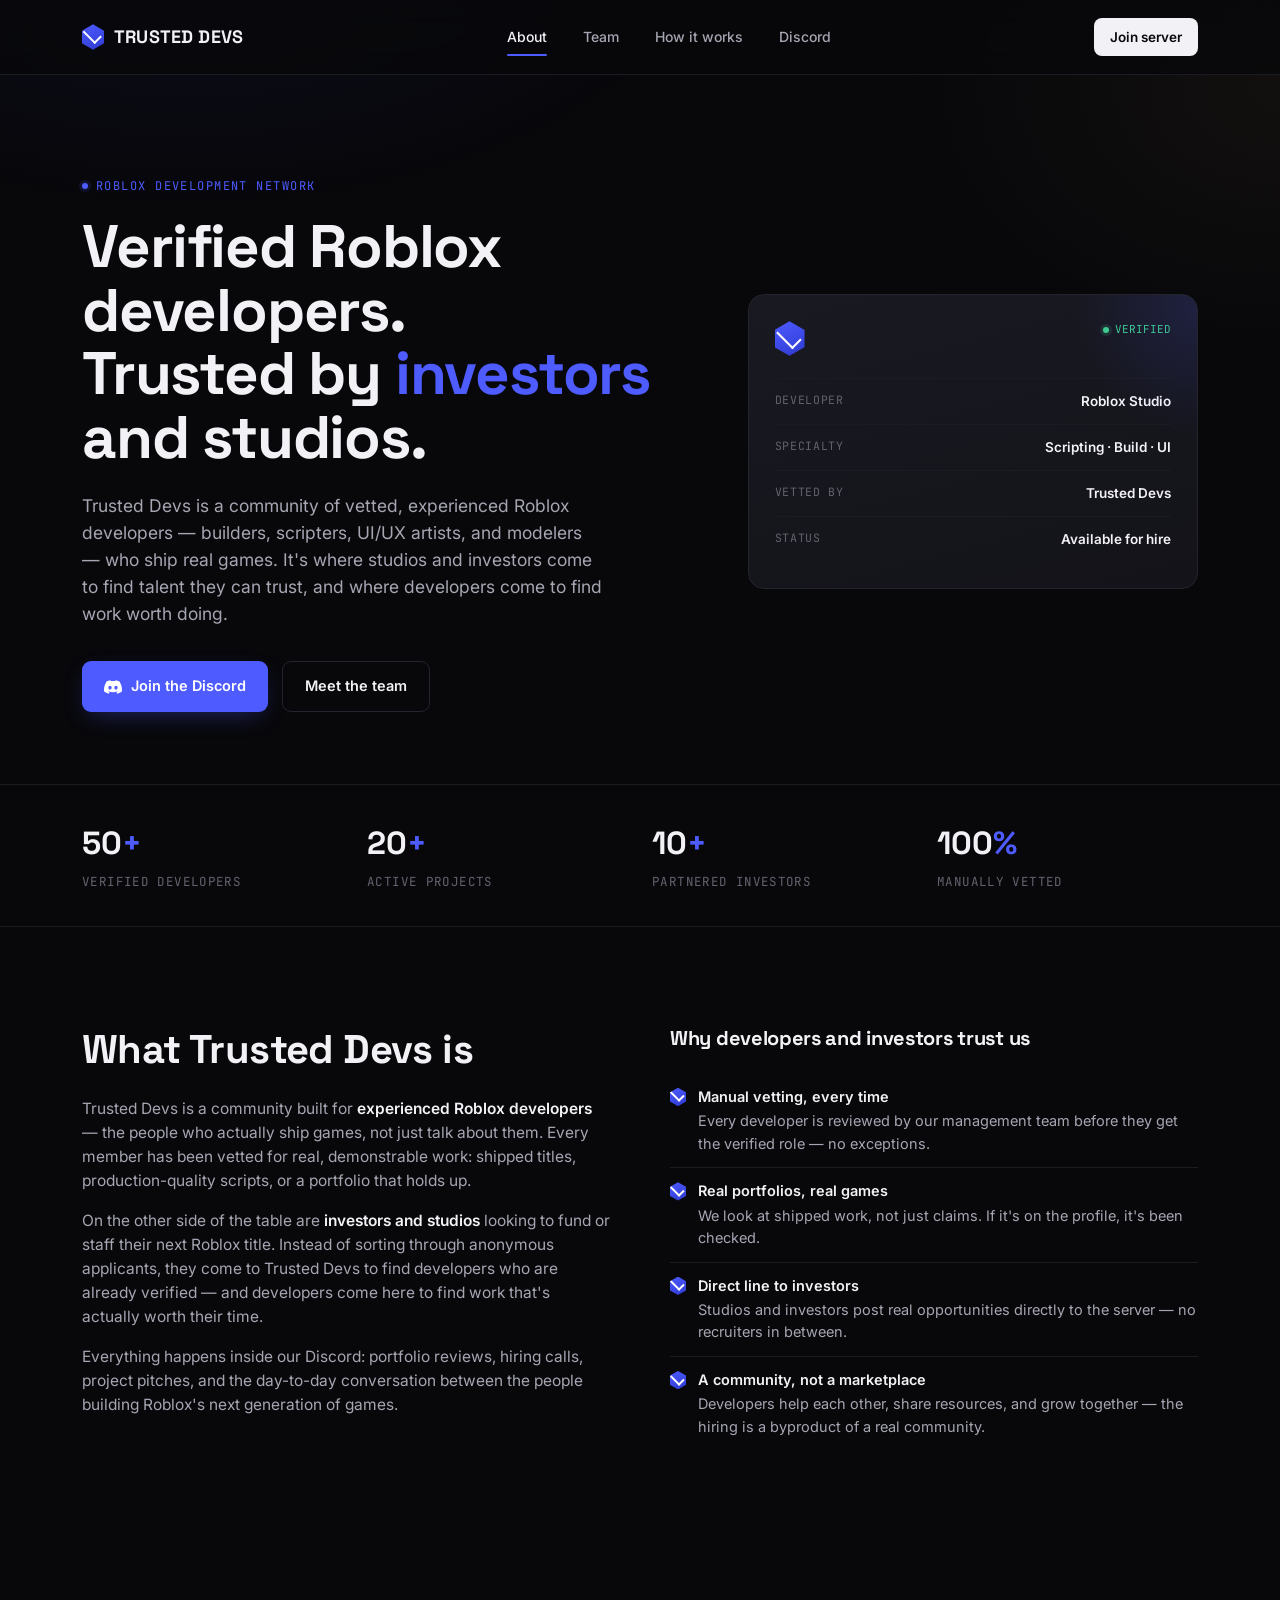
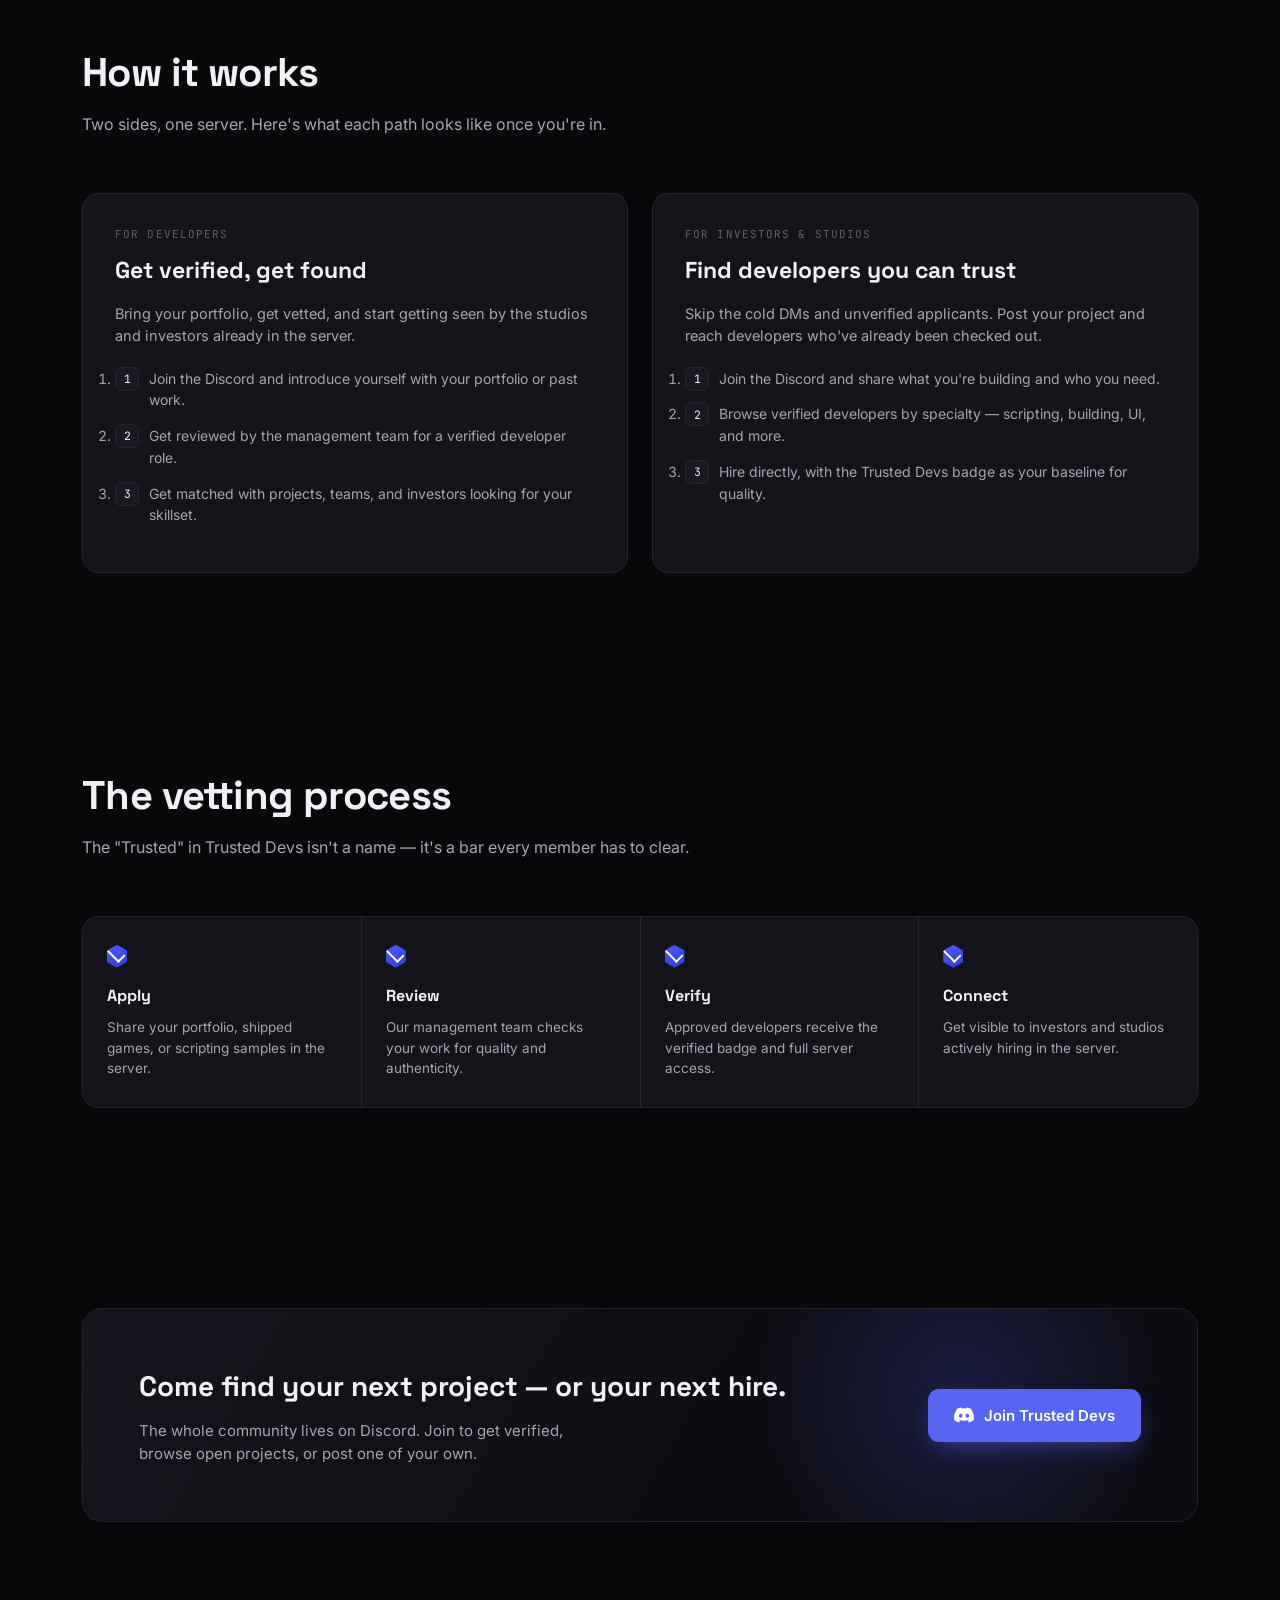
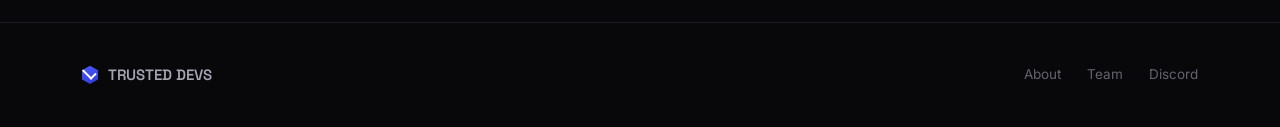
==== index.html @ 29936fa9 "Add files via upload" ====
<!DOCTYPE html>
<html lang="en">
<head>
<meta charset="UTF-8">
<meta name="viewport" content="width=device-width, initial-scale=1.0">
<title>Trusted Devs — Verified Roblox Developers</title>
<link rel="stylesheet" href="style.css">
</head>
<body>

<nav class="nav">
  <div class="wrap">
    <a href="index.html" class="brand">
      <span class="seal"></span>
      TRUSTED DEVS
    </a>
    <div class="nav-links">
      <a href="index.html" class="active">About</a>
      <a href="team.html">Team</a>
      <a href="#how-it-works">How it works</a>
      <a href="#join">Discord</a>
    </div>
    <a href="#join" class="nav-cta">Join server</a>
  </div>
</nav>

<header class="hero">
  <div class="wrap hero-grid">
    <div>
      <div class="eyebrow"><span class="dot"></span> Roblox development network</div>
      <h1>Verified Roblox developers.<br>Trusted by <span class="accent">investors</span> and studios.</h1>
      <p class="lead">Trusted Devs is a community of vetted, experienced Roblox developers — builders, scripters, UI/UX artists, and modelers — who ship real games. It's where studios and investors come to find talent they can trust, and where developers come to find work worth doing.</p>
      <div class="hero-cta">
        <a href="#join" class="btn btn-primary">
          <svg width="18" height="18" viewBox="0 0 24 24" fill="currentColor"><path d="M20.317 4.369a19.79 19.79 0 0 0-4.885-1.515.074.074 0 0 0-.079.037c-.21.375-.444.864-.608 1.25a18.27 18.27 0 0 0-5.487 0 12.64 12.64 0 0 0-.617-1.25.077.077 0 0 0-.079-.037A19.736 19.736 0 0 0 3.677 4.37a.07.07 0 0 0-.032.027C.533 9.046-.32 13.58.099 18.058a.082.082 0 0 0 .031.056 19.9 19.9 0 0 0 5.993 3.03.078.078 0 0 0 .084-.028c.462-.63.874-1.295 1.226-1.994a.076.076 0 0 0-.041-.106 13.1 13.1 0 0 1-1.872-.892.077.077 0 0 1-.008-.128c.126-.094.252-.192.372-.291a.074.074 0 0 1 .077-.01c3.928 1.793 8.18 1.793 12.061 0a.073.073 0 0 1 .078.009c.12.099.246.198.373.292a.077.077 0 0 1-.006.127 12.3 12.3 0 0 1-1.873.892.076.076 0 0 0-.04.107c.36.698.772 1.362 1.225 1.993a.076.076 0 0 0 .084.028 19.84 19.84 0 0 0 6.002-3.03.077.077 0 0 0 .032-.055c.5-5.177-.838-9.674-3.549-13.66a.06.06 0 0 0-.031-.028ZM8.02 15.33c-1.183 0-2.157-1.085-2.157-2.419 0-1.333.955-2.418 2.157-2.418 1.21 0 2.176 1.094 2.157 2.418 0 1.334-.955 2.419-2.157 2.419Zm7.975 0c-1.183 0-2.157-1.085-2.157-2.419 0-1.333.955-2.418 2.157-2.418 1.21 0 2.176 1.094 2.157 2.418 0 1.334-.946 2.419-2.157 2.419Z"/></svg>
          Join the Discord
        </a>
        <a href="team.html" class="btn btn-ghost">Meet the team</a>
      </div>
    </div>

    <div class="id-card">
      <div class="id-top">
        <span class="seal"></span>
        <span class="id-status"><span class="dot"></span> VERIFIED</span>
      </div>
      <div class="id-row"><span>Developer</span><span>Roblox Studio</span></div>
      <div class="id-row"><span>Specialty</span><span>Scripting · Build · UI</span></div>
      <div class="id-row"><span>Vetted by</span><span>Trusted Devs</span></div>
      <div class="id-row"><span>Status</span><span>Available for hire</span></div>
    </div>
  </div>
</header>

<div class="stat-strip">
  <div class="wrap">
    <div class="stat"><div class="num">50<span class="u">+</span></div><div class="lbl">VERIFIED DEVELOPERS</div></div>
    <div class="stat"><div class="num">20<span class="u">+</span></div><div class="lbl">ACTIVE PROJECTS</div></div>
    <div class="stat"><div class="num">10<span class="u">+</span></div><div class="lbl">PARTNERED INVESTORS</div></div>
    <div class="stat"><div class="num">100<span class="u">%</span></div><div class="lbl">MANUALLY VETTED</div></div>
  </div>
</div>

<section id="about">
  <div class="wrap about-grid">
    <div>
      <div class="section-head" style="margin-bottom:24px;">
        <h2>What Trusted Devs is</h2>
      </div>
      <p>Trusted Devs is a community built for <strong>experienced Roblox developers</strong> — the people who actually ship games, not just talk about them. Every member has been vetted for real, demonstrable work: shipped titles, production-quality scripts, or a portfolio that holds up.</p>
      <p>On the other side of the table are <strong>investors and studios</strong> looking to fund or staff their next Roblox title. Instead of sorting through anonymous applicants, they come to Trusted Devs to find developers who are already verified — and developers come here to find work that's actually worth their time.</p>
      <p>Everything happens inside our Discord: portfolio reviews, hiring calls, project pitches, and the day-to-day conversation between the people building Roblox's next generation of games.</p>
    </div>
    <div>
      <div class="section-head" style="margin-bottom:24px;">
        <h2 style="font-size:20px;">Why developers and investors trust us</h2>
      </div>
      <ul class="check-list">
        <li>
          <span class="seal"></span>
          <div><b>Manual vetting, every time</b>Every developer is reviewed by our management team before they get the verified role — no exceptions.</div>
        </li>
        <li>
          <span class="seal"></span>
          <div><b>Real portfolios, real games</b>We look at shipped work, not just claims. If it's on the profile, it's been checked.</div>
        </li>
        <li>
          <span class="seal"></span>
          <div><b>Direct line to investors</b>Studios and investors post real opportunities directly to the server — no recruiters in between.</div>
        </li>
        <li>
          <span class="seal"></span>
          <div><b>A community, not a marketplace</b>Developers help each other, share resources, and grow together — the hiring is a byproduct of a real community.</div>
        </li>
      </ul>
    </div>
  </div>
</section>

<section id="how-it-works">
  <div class="wrap">
    <div class="section-head">
      <h2>How it works</h2>
      <p>Two sides, one server. Here's what each path looks like once you're in.</p>
    </div>
    <div class="paths">
      <div class="path-card dev">
        <div class="tag">For developers</div>
        <h3>Get verified, get found</h3>
        <p>Bring your portfolio, get vetted, and start getting seen by the studios and investors already in the server.</p>
        <ol>
          <li>Join the Discord and introduce yourself with your portfolio or past work.</li>
          <li>Get reviewed by the management team for a verified developer role.</li>
          <li>Get matched with projects, teams, and investors looking for your skillset.</li>
        </ol>
      </div>
      <div class="path-card investor">
        <div class="tag">For investors &amp; studios</div>
        <h3>Find developers you can trust</h3>
        <p>Skip the cold DMs and unverified applicants. Post your project and reach developers who've already been checked out.</p>
        <ol>
          <li>Join the Discord and share what you're building and who you need.</li>
          <li>Browse verified developers by specialty — scripting, building, UI, and more.</li>
          <li>Hire directly, with the Trusted Devs badge as your baseline for quality.</li>
        </ol>
      </div>
    </div>
  </div>
</section>

<section id="vetting">
  <div class="wrap">
    <div class="section-head">
      <h2>The vetting process</h2>
      <p>The "Trusted" in Trusted Devs isn't a name — it's a bar every member has to clear.</p>
    </div>
    <div class="vet-steps">
      <div class="vet-step">
        <span class="seal"></span>
        <h4>Apply</h4>
        <p>Share your portfolio, shipped games, or scripting samples in the server.</p>
      </div>
      <div class="vet-step">
        <span class="seal"></span>
        <h4>Review</h4>
        <p>Our management team checks your work for quality and authenticity.</p>
      </div>
      <div class="vet-step">
        <span class="seal"></span>
        <h4>Verify</h4>
        <p>Approved developers receive the verified badge and full server access.</p>
      </div>
      <div class="vet-step">
        <span class="seal"></span>
        <h4>Connect</h4>
        <p>Get visible to investors and studios actively hiring in the server.</p>
      </div>
    </div>
  </div>
</section>

<section id="join">
  <div class="wrap">
    <div class="cta-band">
      <div class="cta-text">
        <h3>Come find your next project — or your next hire.</h3>
        <p>The whole community lives on Discord. Join to get verified, browse open projects, or post one of your own.</p>
      </div>
      <a href="https://discord.gg/trusteddevs" target="_blank" rel="noopener" class="discord-btn">
        <svg width="20" height="20" viewBox="0 0 24 24" fill="currentColor"><path d="M20.317 4.369a19.79 19.79 0 0 0-4.885-1.515.074.074 0 0 0-.079.037c-.21.375-.444.864-.608 1.25a18.27 18.27 0 0 0-5.487 0 12.64 12.64 0 0 0-.617-1.25.077.077 0 0 0-.079-.037A19.736 19.736 0 0 0 3.677 4.37a.07.07 0 0 0-.032.027C.533 9.046-.32 13.58.099 18.058a.082.082 0 0 0 .031.056 19.9 19.9 0 0 0 5.993 3.03.078.078 0 0 0 .084-.028c.462-.63.874-1.295 1.226-1.994a.076.076 0 0 0-.041-.106 13.1 13.1 0 0 1-1.872-.892.077.077 0 0 1-.008-.128c.126-.094.252-.192.372-.291a.074.074 0 0 1 .077-.01c3.928 1.793 8.18 1.793 12.061 0a.073.073 0 0 1 .078.009c.12.099.246.198.373.292a.077.077 0 0 1-.006.127 12.3 12.3 0 0 1-1.873.892.076.076 0 0 0-.04.107c.36.698.772 1.362 1.225 1.993a.076.076 0 0 0 .084.028 19.84 19.84 0 0 0 6.002-3.03.077.077 0 0 0 .032-.055c.5-5.177-.838-9.674-3.549-13.66a.06.06 0 0 0-.031-.028ZM8.02 15.33c-1.183 0-2.157-1.085-2.157-2.419 0-1.333.955-2.418 2.157-2.418 1.21 0 2.176 1.094 2.157 2.418 0 1.334-.955 2.419-2.157 2.419Zm7.975 0c-1.183 0-2.157-1.085-2.157-2.419 0-1.333.955-2.418 2.157-2.418 1.21 0 2.176 1.094 2.157 2.418 0 1.334-.946 2.419-2.157 2.419Z"/></svg>
        Join Trusted Devs
      </a>
    </div>
  </div>
</section>

<footer>
  <div class="wrap">
    <div class="f-brand"><span class="seal" style="--s:16px;"></span> TRUSTED DEVS</div>
    <div class="f-links">
      <a href="index.html">About</a>
      <a href="team.html">Team</a>
      <a href="https://discord.gg/trusteddevs" target="_blank" rel="noopener">Discord</a>
    </div>
  </div>
</footer>

</body>
</html>
---- style.css ----
/* ============================================================
   TRUSTED DEVS — design tokens
   ============================================================ */
@import url('https://fonts.googleapis.com/css2?family=Space+Grotesk:wght@400;500;600;700&family=Inter:wght@400;500;600;700&family=JetBrains+Mono:wght@400;500;600&display=swap');

:root{
  /* color */
  --bg:        #08080b;
  --bg-soft:   #0e0e13;
  --panel:     #131319;
  --panel-2:   #191922;
  --border:    #24242e;
  --border-soft: #1b1b23;
  --text:      #f2f2f6;
  --text-dim:  #a6a6b3;
  --text-faint:#63636f;
  --accent:    #4d5bff;      /* verification blue */
  --accent-soft: #4d5bff22;
  --accent-2:  #e0b15c;      /* seal gold */
  --online:    #3ecf8e;

  /* type */
  --f-display: 'Space Grotesk', sans-serif;
  --f-body:    'Inter', sans-serif;
  --f-mono:    'JetBrains Mono', monospace;
}

*{ box-sizing:border-box; margin:0; padding:0; }

html{ scroll-behavior:smooth; }

body{
  background:var(--bg);
  color:var(--text);
  font-family:var(--f-body);
  line-height:1.55;
  -webkit-font-smoothing:antialiased;
  overflow-x:hidden;
}

body::before{
  content:"";
  position:fixed; inset:0;
  background:
    radial-gradient(ellipse 900px 500px at 15% -10%, #4d5bff14, transparent 60%),
    radial-gradient(ellipse 700px 500px at 100% 10%, #e0b15c0d, transparent 55%);
  pointer-events:none;
  z-index:0;
}

a{ color:inherit; text-decoration:none; }
ul{ list-style:none; }
img{ max-width:100%; display:block; }

.wrap{ max-width:1180px; margin:0 auto; padding:0 32px; position:relative; z-index:1; }

/* ---------- hex seal, the signature mark ---------- */
.seal{
  --s: 22px;
  width:var(--s); height:calc(var(--s) * 1.1547);
  position:relative;
  display:inline-flex; align-items:center; justify-content:center;
  flex-shrink:0;
  clip-path: polygon(50% 0%, 100% 25%, 100% 75%, 50% 100%, 0% 75%, 0% 25%);
  background:linear-gradient(155deg, var(--accent), #2f3ad1);
}
.seal::after{
  content:"";
  width:38%; height:60%;
  border-left:2.5px solid #fff;
  border-bottom:2.5px solid #fff;
  transform:rotate(-45deg) translate(1px,-2px);
}
.seal.gold{ background:linear-gradient(155deg, var(--accent-2), #b6863a); }

/* ---------- nav ---------- */
.nav{
  position:sticky; top:0; z-index:50;
  background:#08080bcc;
  backdrop-filter:blur(14px);
  border-bottom:1px solid var(--border-soft);
}
.nav .wrap{
  display:flex; align-items:center; justify-content:space-between;
  height:74px;
}
.brand{ display:flex; align-items:center; gap:10px; font-family:var(--f-display); font-weight:700; font-size:18px; letter-spacing:.01em; }
.brand small{ display:block; font-family:var(--f-mono); font-weight:400; font-size:10px; color:var(--text-faint); letter-spacing:.14em; margin-top:1px; }

.nav-links{ display:flex; align-items:center; gap:36px; }
.nav-links a{
  font-size:14px; color:var(--text-dim); font-weight:500;
  position:relative; padding:4px 0;
  transition:color .2s ease;
}
.nav-links a:hover{ color:var(--text); }
.nav-links a.active{ color:var(--text); }
.nav-links a.active::after{
  content:""; position:absolute; left:0; right:0; bottom:-4px; height:2px;
  background:var(--accent); border-radius:2px;
}
.nav-cta{
  display:flex; align-items:center; gap:8px;
  background:var(--text); color:#08080b;
  font-size:13.5px; font-weight:600;
  padding:9px 16px; border-radius:8px;
  transition:transform .18s ease, background .18s ease;
}
.nav-cta:hover{ transform:translateY(-1px); background:#e4e4ea; }

/* ---------- eyebrow ---------- */
.eyebrow{
  display:inline-flex; align-items:center; gap:8px;
  font-family:var(--f-mono); font-size:12px; letter-spacing:.12em;
  color:var(--accent); text-transform:uppercase;
  margin-bottom:20px;
}
.eyebrow .dot{ width:6px; height:6px; border-radius:50%; background:var(--accent); box-shadow:0 0 0 3px var(--accent-soft); }

/* ---------- hero ---------- */
.hero{ padding:96px 0 72px; position:relative; }
.hero-grid{ display:grid; grid-template-columns:1.15fr .85fr; gap:56px; align-items:center; }
.hero h1{
  font-family:var(--f-display); font-weight:700;
  font-size:clamp(38px, 5vw, 60px); line-height:1.06; letter-spacing:-.02em;
}
.hero h1 .accent{ color:var(--accent); }
.hero p.lead{
  margin-top:22px; font-size:17.5px; color:var(--text-dim); max-width:520px;
}
.hero-cta{ display:flex; gap:14px; margin-top:34px; flex-wrap:wrap; }

.btn{
  display:inline-flex; align-items:center; gap:9px;
  font-size:14.5px; font-weight:600; padding:13px 22px; border-radius:9px;
  transition:transform .18s ease, box-shadow .18s ease, background .18s ease, border-color .18s ease;
}
.btn-primary{ background:var(--accent); color:#fff; box-shadow:0 8px 24px -8px #4d5bff66; }
.btn-primary:hover{ transform:translateY(-2px); box-shadow:0 12px 28px -8px #4d5bff88; }
.btn-ghost{ background:transparent; color:var(--text); border:1px solid var(--border); }
.btn-ghost:hover{ border-color:#3a3a46; background:var(--panel); }

/* hero side panel: mock "verification card" */
.id-card{
  background:linear-gradient(165deg, var(--panel-2), var(--panel));
  border:1px solid var(--border);
  border-radius:16px; padding:26px;
  position:relative; overflow:hidden;
}
.id-card::before{
  content:""; position:absolute; top:-40%; right:-30%; width:260px; height:260px;
  background:radial-gradient(circle, #4d5bff26, transparent 70%);
}
.id-top{ display:flex; justify-content:space-between; align-items:flex-start; margin-bottom:22px; }
.id-top .seal{ --s:30px; }
.id-status{ font-family:var(--f-mono); font-size:11px; color:var(--online); display:flex; align-items:center; gap:6px; }
.id-status .dot{ width:6px; height:6px; border-radius:50%; background:var(--online); box-shadow:0 0 0 3px #3ecf8e22; }
.id-row{ display:flex; justify-content:space-between; padding:12px 0; border-top:1px solid var(--border-soft); font-size:13.5px; }
.id-row:first-of-type{ border-top:none; }
.id-row span:first-child{ color:var(--text-faint); font-family:var(--f-mono); font-size:11.5px; text-transform:uppercase; letter-spacing:.06em; }
.id-row span:last-child{ font-weight:600; }

/* ---------- stat strip ---------- */
.stat-strip{
  border-top:1px solid var(--border-soft); border-bottom:1px solid var(--border-soft);
  padding:34px 0;
}
.stat-strip .wrap{ display:grid; grid-template-columns:repeat(4,1fr); gap:24px; }
.stat{ text-align:left; }
.stat .num{ font-family:var(--f-display); font-size:32px; font-weight:700; color:var(--text); }
.stat .num .u{ color:var(--accent); }
.stat .lbl{ font-size:12.5px; color:var(--text-faint); margin-top:4px; font-family:var(--f-mono); letter-spacing:.03em;}

/* ---------- sections ---------- */
section{ padding:100px 0; position:relative; }
.section-head{ max-width:640px; margin-bottom:56px; }
.section-head h2{ font-family:var(--f-display); font-size:clamp(28px,3.4vw,40px); font-weight:700; letter-spacing:-.015em; line-height:1.15;}
.section-head p{ margin-top:16px; color:var(--text-dim); font-size:16px; }

/* about grid */
.about-grid{ display:grid; grid-template-columns:1fr 1fr; gap:60px; align-items:start; }
.about-grid p{ color:var(--text-dim); font-size:15.5px; margin-bottom:16px; }
.about-grid p strong{ color:var(--text); font-weight:600; }

.check-list{ margin-top:8px; }
.check-list li{ display:flex; gap:12px; padding:12px 0; border-top:1px solid var(--border-soft); font-size:14.5px; color:var(--text-dim); }
.check-list li:first-child{ border-top:none; }
.check-list li .seal{ --s:16px; margin-top:2px; }
.check-list li b{ color:var(--text); font-weight:600; display:block; margin-bottom:2px; font-size:14.5px;}

/* two-path (devs / investors) */
.paths{ display:grid; grid-template-columns:1fr 1fr; gap:24px; }
.path-card{
  background:var(--panel); border:1px solid var(--border); border-radius:16px; padding:32px;
  position:relative; overflow:hidden;
}
.path-card .tag{ font-family:var(--f-mono); font-size:11px; letter-spacing:.1em; color:var(--text-faint); text-transform:uppercase; }
.path-card h3{ font-family:var(--f-display); font-size:23px; margin:10px 0 14px; }
.path-card p{ color:var(--text-dim); font-size:14.5px; margin-bottom:20px; }
.path-card ol{ counter-reset:step; }
.path-card ol li{
  counter-increment:step; position:relative; padding-left:34px; margin-bottom:14px;
  font-size:14px; color:var(--text-dim);
}
.path-card ol li::before{
  content:counter(step); position:absolute; left:0; top:-1px;
  width:22px; height:22px; border-radius:6px;
  background:var(--panel-2); border:1px solid var(--border);
  color:var(--text); font-family:var(--f-mono); font-size:11.5px;
  display:flex; align-items:center; justify-content:center;
}
.path-card.investor::before{ background:var(--accent-2); }

/* vetting process strip */
.vet-steps{ display:grid; grid-template-columns:repeat(4,1fr); gap:1px; background:var(--border); border:1px solid var(--border); border-radius:16px; overflow:hidden; }
.vet-step{ background:var(--panel); padding:28px 24px; }
.vet-step .seal{ --s:20px; margin-bottom:16px; }
.vet-step h4{ font-family:var(--f-display); font-size:16px; margin-bottom:8px; }
.vet-step p{ font-size:13.5px; color:var(--text-dim); }

/* discord CTA banner */
.cta-band{
  background:linear-gradient(120deg, #14141c, #0d0d13 60%);
  border:1px solid var(--border);
  border-radius:20px; padding:56px; position:relative; overflow:hidden;
  display:flex; align-items:center; justify-content:space-between; gap:32px; flex-wrap:wrap;
}
.cta-band::before{
  content:""; position:absolute; top:-60%; left:60%; width:420px; height:420px;
  background:radial-gradient(circle, #4d5bff2e, transparent 70%);
}
.cta-band .cta-text h3{ font-family:var(--f-display); font-size:28px; margin-bottom:10px; }
.cta-band .cta-text p{ color:var(--text-dim); font-size:15px; max-width:440px; }
.discord-btn{
  display:inline-flex; align-items:center; gap:10px;
  background:#5865F2; color:#fff; font-weight:600; font-size:15px;
  padding:15px 26px; border-radius:11px; white-space:nowrap;
  box-shadow:0 10px 26px -8px #5865f288;
  transition:transform .18s ease;
  position:relative; z-index:1;
}
.discord-btn:hover{ transform:translateY(-2px); }

/* ---------- footer ---------- */
footer{ border-top:1px solid var(--border-soft); padding:40px 0; }
footer .wrap{ display:flex; justify-content:space-between; align-items:center; flex-wrap:wrap; gap:16px; }
footer .f-brand{ display:flex; align-items:center; gap:10px; font-family:var(--f-display); font-weight:600; font-size:15px; color:var(--text-dim); }
footer .f-links{ display:flex; gap:26px; font-size:13.5px; color:var(--text-faint); }
footer .f-links a:hover{ color:var(--text-dim); }

/* ================= TEAM PAGE ================= */
.team-hero{ padding:76px 0 50px; }
.team-hero h1{ font-family:var(--f-display); font-weight:700; font-size:clamp(34px,4.6vw,52px); letter-spacing:-.02em; }
.team-hero p{ margin-top:16px; color:var(--text-dim); font-size:16.5px; max-width:560px; }

.tier{ padding:0 0 88px; }
.tier-head{ display:flex; align-items:baseline; gap:14px; margin-bottom:30px; }
.tier-head h2{ font-family:var(--f-display); font-size:22px; font-weight:600; }
.tier-head .count{ font-family:var(--f-mono); font-size:12px; color:var(--text-faint); background:var(--panel); border:1px solid var(--border); padding:4px 10px; border-radius:20px; }
.tier-head::after{ content:""; flex:1; height:1px; background:var(--border-soft); }

.founder-card{
  display:flex; gap:28px; align-items:center;
  background:linear-gradient(120deg, var(--panel-2), var(--panel));
  border:1px solid var(--border); border-radius:20px; padding:36px;
}
.avatar{
  width:96px; height:96px; border-radius:50%;
  display:flex; align-items:center; justify-content:center;
  font-family:var(--f-display); font-weight:700; font-size:30px; color:#fff;
  position:relative; flex-shrink:0;
  border:2px solid var(--border);
}
.avatar .status{
  position:absolute; bottom:2px; right:2px; width:16px; height:16px; border-radius:50%;
  background:var(--online); border:3px solid var(--panel);
}
.founder-card .avatar{ width:110px; height:110px; font-size:34px; }
.member-name{ font-family:var(--f-display); font-size:20px; font-weight:600; display:flex; align-items:center; gap:8px; }
.member-name .seal{ --s:15px; }
.member-role{ color:var(--accent); font-size:13px; font-weight:600; margin-top:4px; }
.member-handle{ font-family:var(--f-mono); font-size:13px; color:var(--text-faint); margin-top:10px; display:flex; align-items:center; gap:7px; }
.member-handle svg{ width:14px; height:14px; opacity:.7; }
.founder-card .member-bio{ margin-top:14px; color:var(--text-dim); font-size:14.5px; max-width:480px; }

.grid-cards{ display:grid; grid-template-columns:repeat(3, 1fr); gap:20px; }
.member-card{
  background:var(--panel); border:1px solid var(--border); border-radius:16px; padding:26px;
  transition:transform .18s ease, border-color .18s ease;
}
.member-card:hover{ transform:translateY(-3px); border-color:#33333f; }
.member-card .avatar{ margin-bottom:16px; }

.grid-cards.wide{ grid-template-columns:repeat(4, 1fr); }

/* discord username chip */
.dc-chip{
  display:inline-flex; align-items:center; gap:6px;
  font-family:var(--f-mono); font-size:12.5px; color:var(--text-dim);
  background:var(--panel-2); border:1px solid var(--border);
  padding:5px 10px; border-radius:7px; margin-top:12px;
}
.dc-chip svg{ width:13px; height:13px; color:#5865F2; }

/* ---------- responsive ---------- */
@media (max-width: 880px){
  .nav-links{ display:none; }
  .hero-grid{ grid-template-columns:1fr; }
  .about-grid{ grid-template-columns:1fr; gap:36px; }
  .paths{ grid-template-columns:1fr; }
  .vet-steps{ grid-template-columns:1fr 1fr; }
  .stat-strip .wrap{ grid-template-columns:1fr 1fr; row-gap:22px; }
  .grid-cards{ grid-template-columns:1fr 1fr; }
  .grid-cards.wide{ grid-template-columns:1fr 1fr; }
  .founder-card{ flex-direction:column; text-align:center; align-items:center; }
  .founder-card .member-bio{ max-width:100%; }
  .cta-band{ flex-direction:column; text-align:center; }
}
@media (max-width: 560px){
  .grid-cards, .grid-cards.wide{ grid-template-columns:1fr; }
  .vet-steps{ grid-template-columns:1fr; }
  .stat-strip .wrap{ grid-template-columns:1fr 1fr; }
  .wrap{ padding:0 20px; }
  .cta-band{ padding:36px 24px; }
}

/* reduced motion */
@media (prefers-reduced-motion: reduce){
  *{ transition:none !important; scroll-behavior:auto !important; }
}

/* focus visibility */
a:focus-visible, button:focus-visible{
  outline:2px solid var(--accent); outline-offset:3px; border-radius:4px;
}
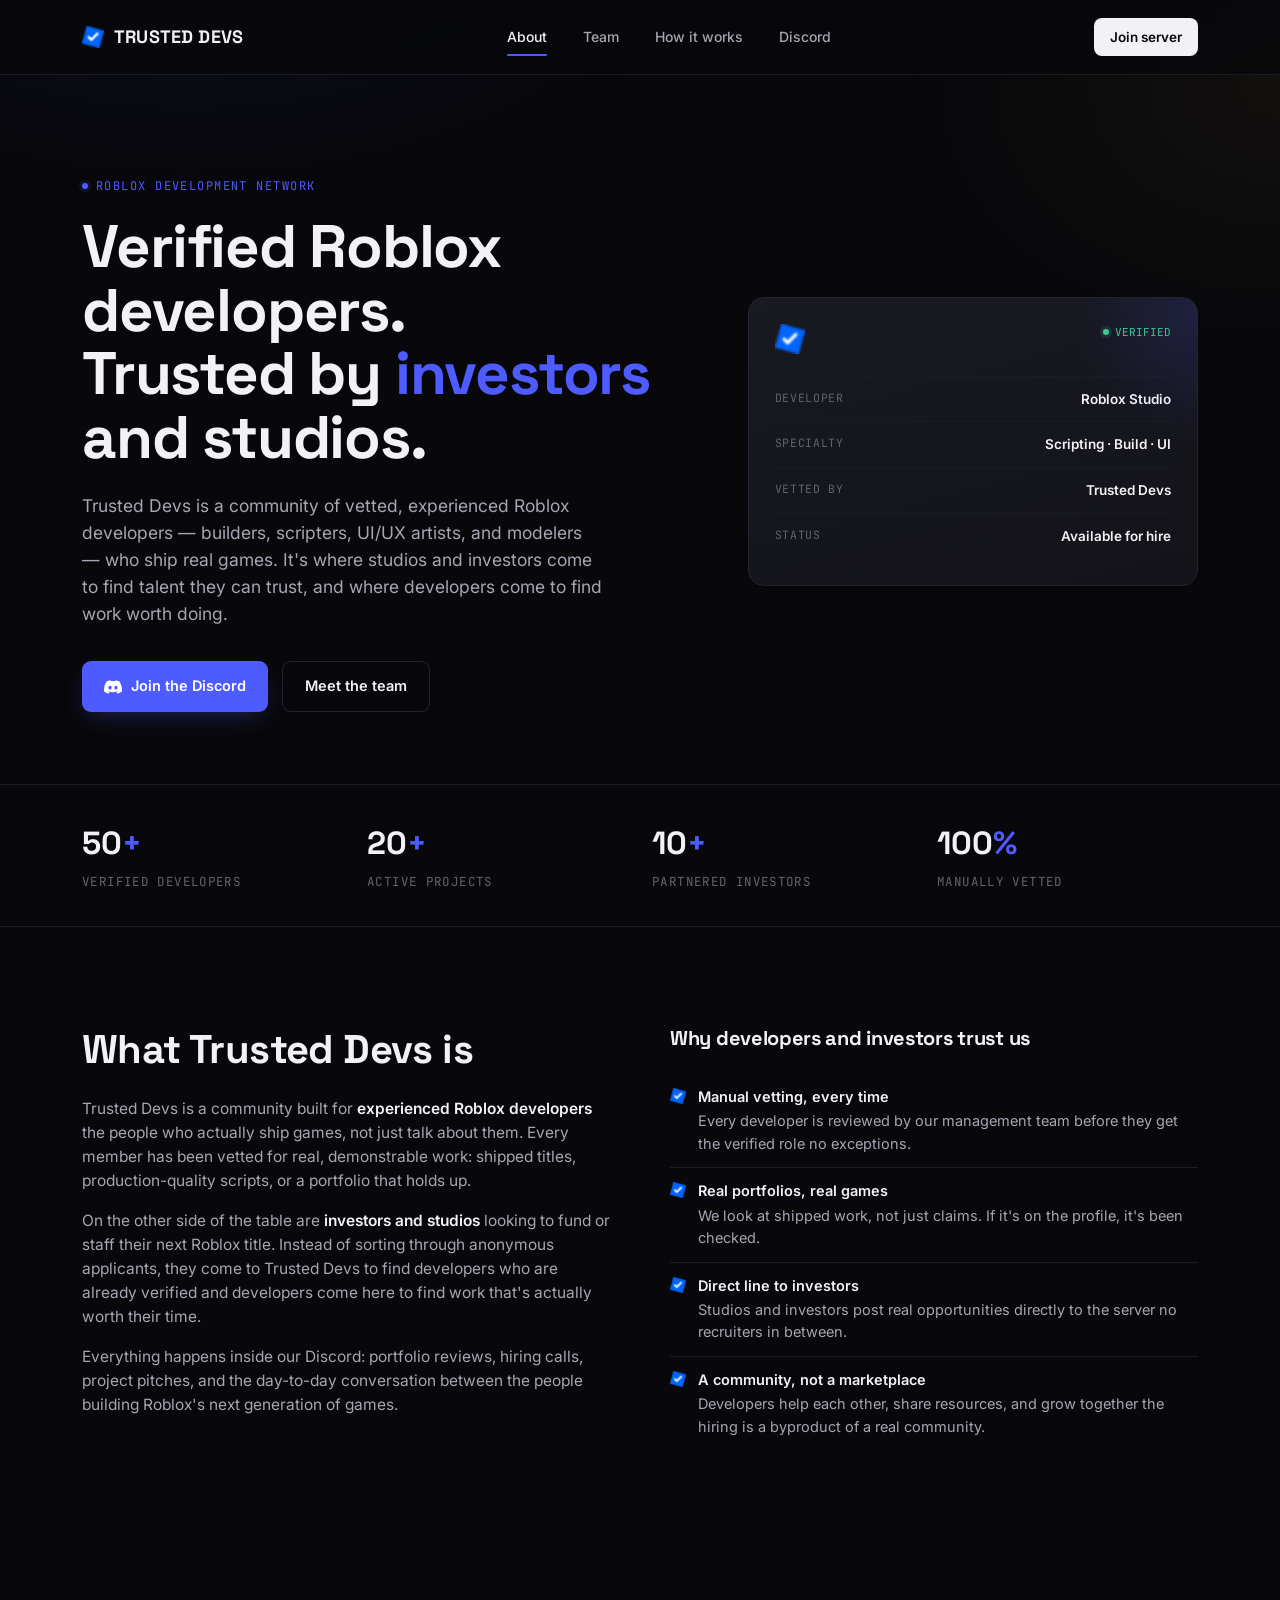
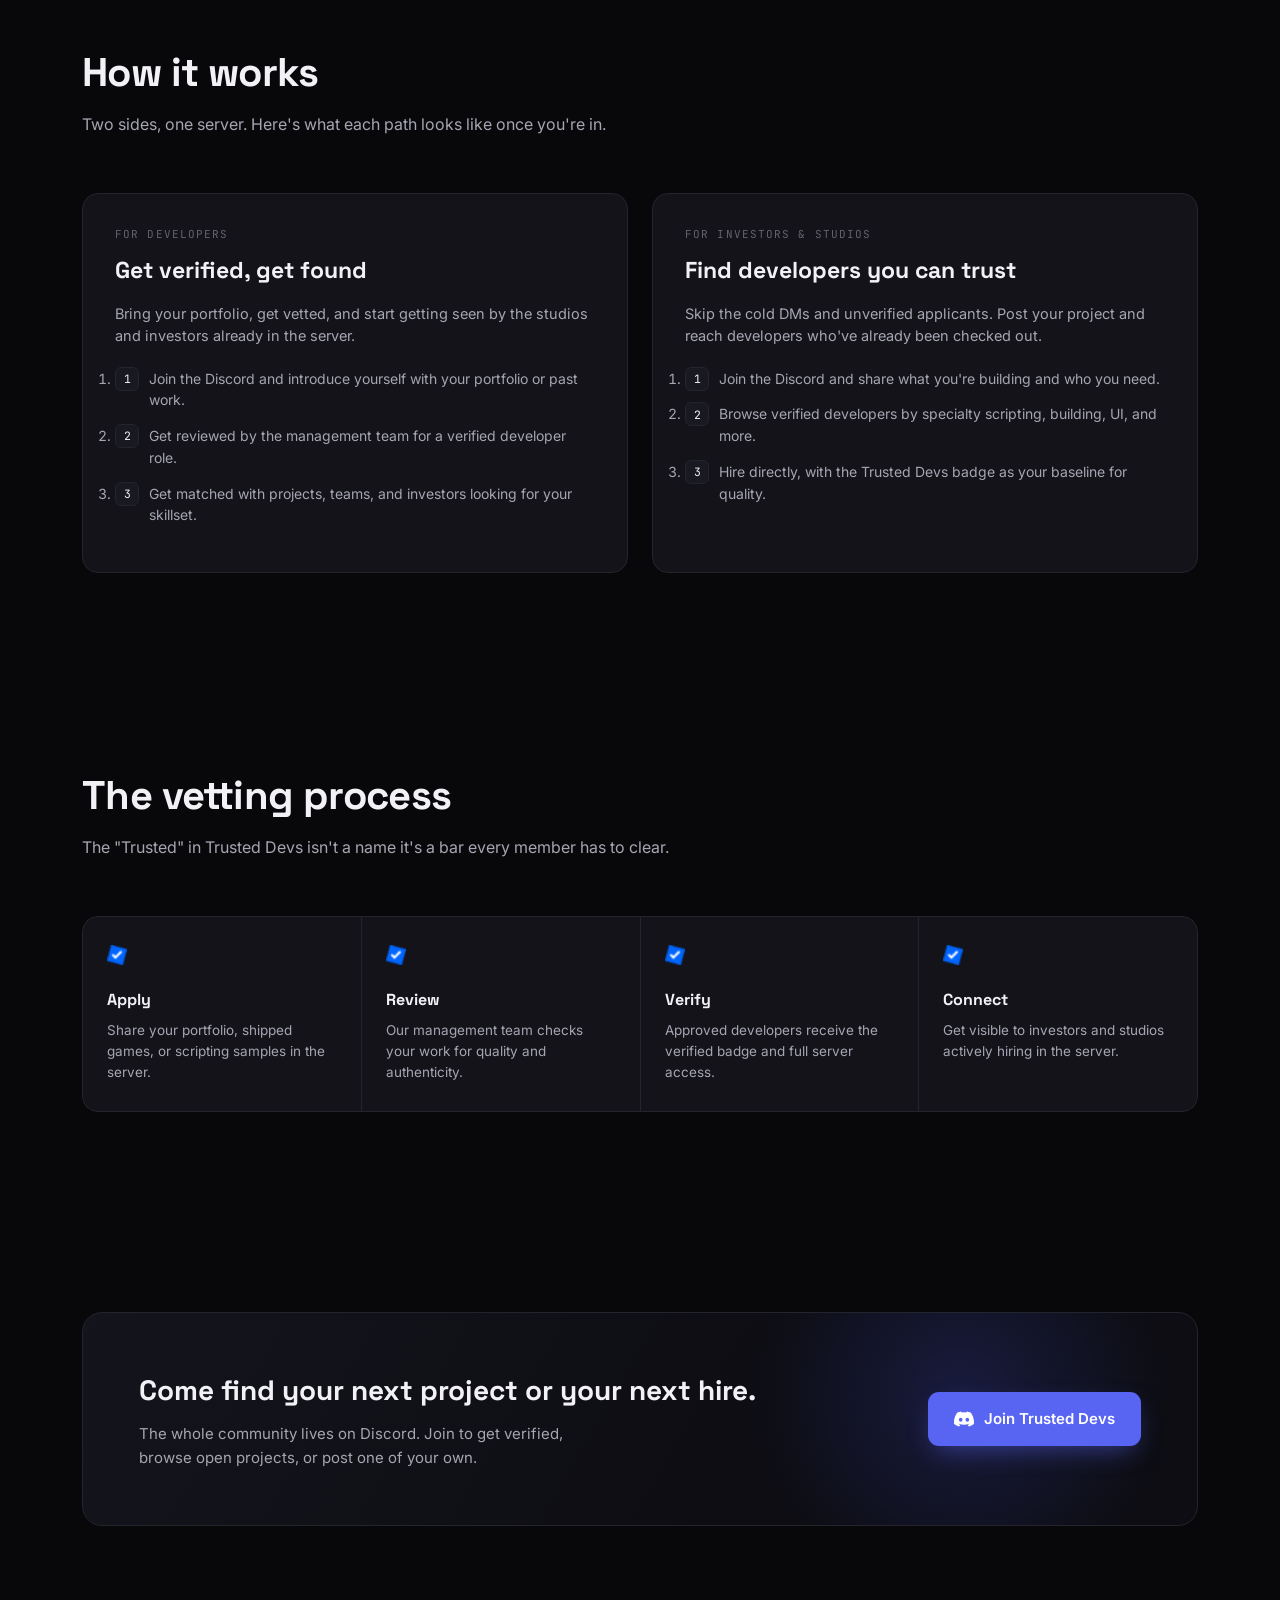
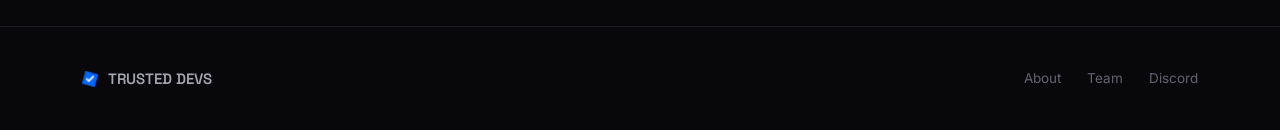
==== commit 9255369d: "Update index.html" ====
--- a/index.html
+++ b/index.html
@@ -3,7 +3,7 @@
 <head>
 <meta charset="UTF-8">
 <meta name="viewport" content="width=device-width, initial-scale=1.0">
-<title>Trusted Devs — Verified Roblox Developers</title>
+<title>Trusted Devs Verified Roblox Developers</title>
 <link rel="stylesheet" href="style.css">
 </head>
 <body>
@@ -67,8 +67,8 @@
       <div class="section-head" style="margin-bottom:24px;">
         <h2>What Trusted Devs is</h2>
       </div>
-      <p>Trusted Devs is a community built for <strong>experienced Roblox developers</strong> — the people who actually ship games, not just talk about them. Every member has been vetted for real, demonstrable work: shipped titles, production-quality scripts, or a portfolio that holds up.</p>
-      <p>On the other side of the table are <strong>investors and studios</strong> looking to fund or staff their next Roblox title. Instead of sorting through anonymous applicants, they come to Trusted Devs to find developers who are already verified — and developers come here to find work that's actually worth their time.</p>
+      <p>Trusted Devs is a community built for <strong>experienced Roblox developers</strong>  the people who actually ship games, not just talk about them. Every member has been vetted for real, demonstrable work: shipped titles, production-quality scripts, or a portfolio that holds up.</p>
+      <p>On the other side of the table are <strong>investors and studios</strong> looking to fund or staff their next Roblox title. Instead of sorting through anonymous applicants, they come to Trusted Devs to find developers who are already verified and developers come here to find work that's actually worth their time.</p>
       <p>Everything happens inside our Discord: portfolio reviews, hiring calls, project pitches, and the day-to-day conversation between the people building Roblox's next generation of games.</p>
     </div>
     <div>
@@ -78,7 +78,7 @@
       <ul class="check-list">
         <li>
           <span class="seal"></span>
-          <div><b>Manual vetting, every time</b>Every developer is reviewed by our management team before they get the verified role — no exceptions.</div>
+          <div><b>Manual vetting, every time</b>Every developer is reviewed by our management team before they get the verified role no exceptions.</div>
         </li>
         <li>
           <span class="seal"></span>
@@ -86,11 +86,11 @@
         </li>
         <li>
           <span class="seal"></span>
-          <div><b>Direct line to investors</b>Studios and investors post real opportunities directly to the server — no recruiters in between.</div>
+          <div><b>Direct line to investors</b>Studios and investors post real opportunities directly to the server no recruiters in between.</div>
         </li>
         <li>
           <span class="seal"></span>
-          <div><b>A community, not a marketplace</b>Developers help each other, share resources, and grow together — the hiring is a byproduct of a real community.</div>
+          <div><b>A community, not a marketplace</b>Developers help each other, share resources, and grow together the hiring is a byproduct of a real community.</div>
         </li>
       </ul>
     </div>
@@ -120,7 +120,7 @@
         <p>Skip the cold DMs and unverified applicants. Post your project and reach developers who've already been checked out.</p>
         <ol>
           <li>Join the Discord and share what you're building and who you need.</li>
-          <li>Browse verified developers by specialty — scripting, building, UI, and more.</li>
+          <li>Browse verified developers by specialty scripting, building, UI, and more.</li>
           <li>Hire directly, with the Trusted Devs badge as your baseline for quality.</li>
         </ol>
       </div>
@@ -132,7 +132,7 @@
   <div class="wrap">
     <div class="section-head">
       <h2>The vetting process</h2>
-      <p>The "Trusted" in Trusted Devs isn't a name — it's a bar every member has to clear.</p>
+      <p>The "Trusted" in Trusted Devs isn't a name it's a bar every member has to clear.</p>
     </div>
     <div class="vet-steps">
       <div class="vet-step">
@@ -163,7 +163,7 @@
   <div class="wrap">
     <div class="cta-band">
       <div class="cta-text">
-        <h3>Come find your next project — or your next hire.</h3>
+        <h3>Come find your next project or your next hire.</h3>
         <p>The whole community lives on Discord. Join to get verified, browse open projects, or post one of your own.</p>
       </div>
       <a href="https://discord.gg/trusteddevs" target="_blank" rel="noopener" class="discord-btn">
--- a/style.css
+++ b/style.css
@@ -57,21 +57,14 @@
 /* ---------- hex seal, the signature mark ---------- */
 .seal{
   --s: 22px;
-  width:var(--s); height:calc(var(--s) * 1.1547);
-  position:relative;
-  display:inline-flex; align-items:center; justify-content:center;
+  width:var(--s); height:var(--s);
+  display:inline-block;
   flex-shrink:0;
-  clip-path: polygon(50% 0%, 100% 25%, 100% 75%, 50% 100%, 0% 75%, 0% 25%);
-  background:linear-gradient(155deg, var(--accent), #2f3ad1);
-}
-.seal::after{
-  content:"";
-  width:38%; height:60%;
-  border-left:2.5px solid #fff;
-  border-bottom:2.5px solid #fff;
-  transform:rotate(-45deg) translate(1px,-2px);
-}
-.seal.gold{ background:linear-gradient(155deg, var(--accent-2), #b6863a); }
+  background-image:url('verified.png');
+  background-size:contain;
+  background-repeat:no-repeat;
+  background-position:center;
+}
 
 /* ---------- nav ---------- */
 .nav{
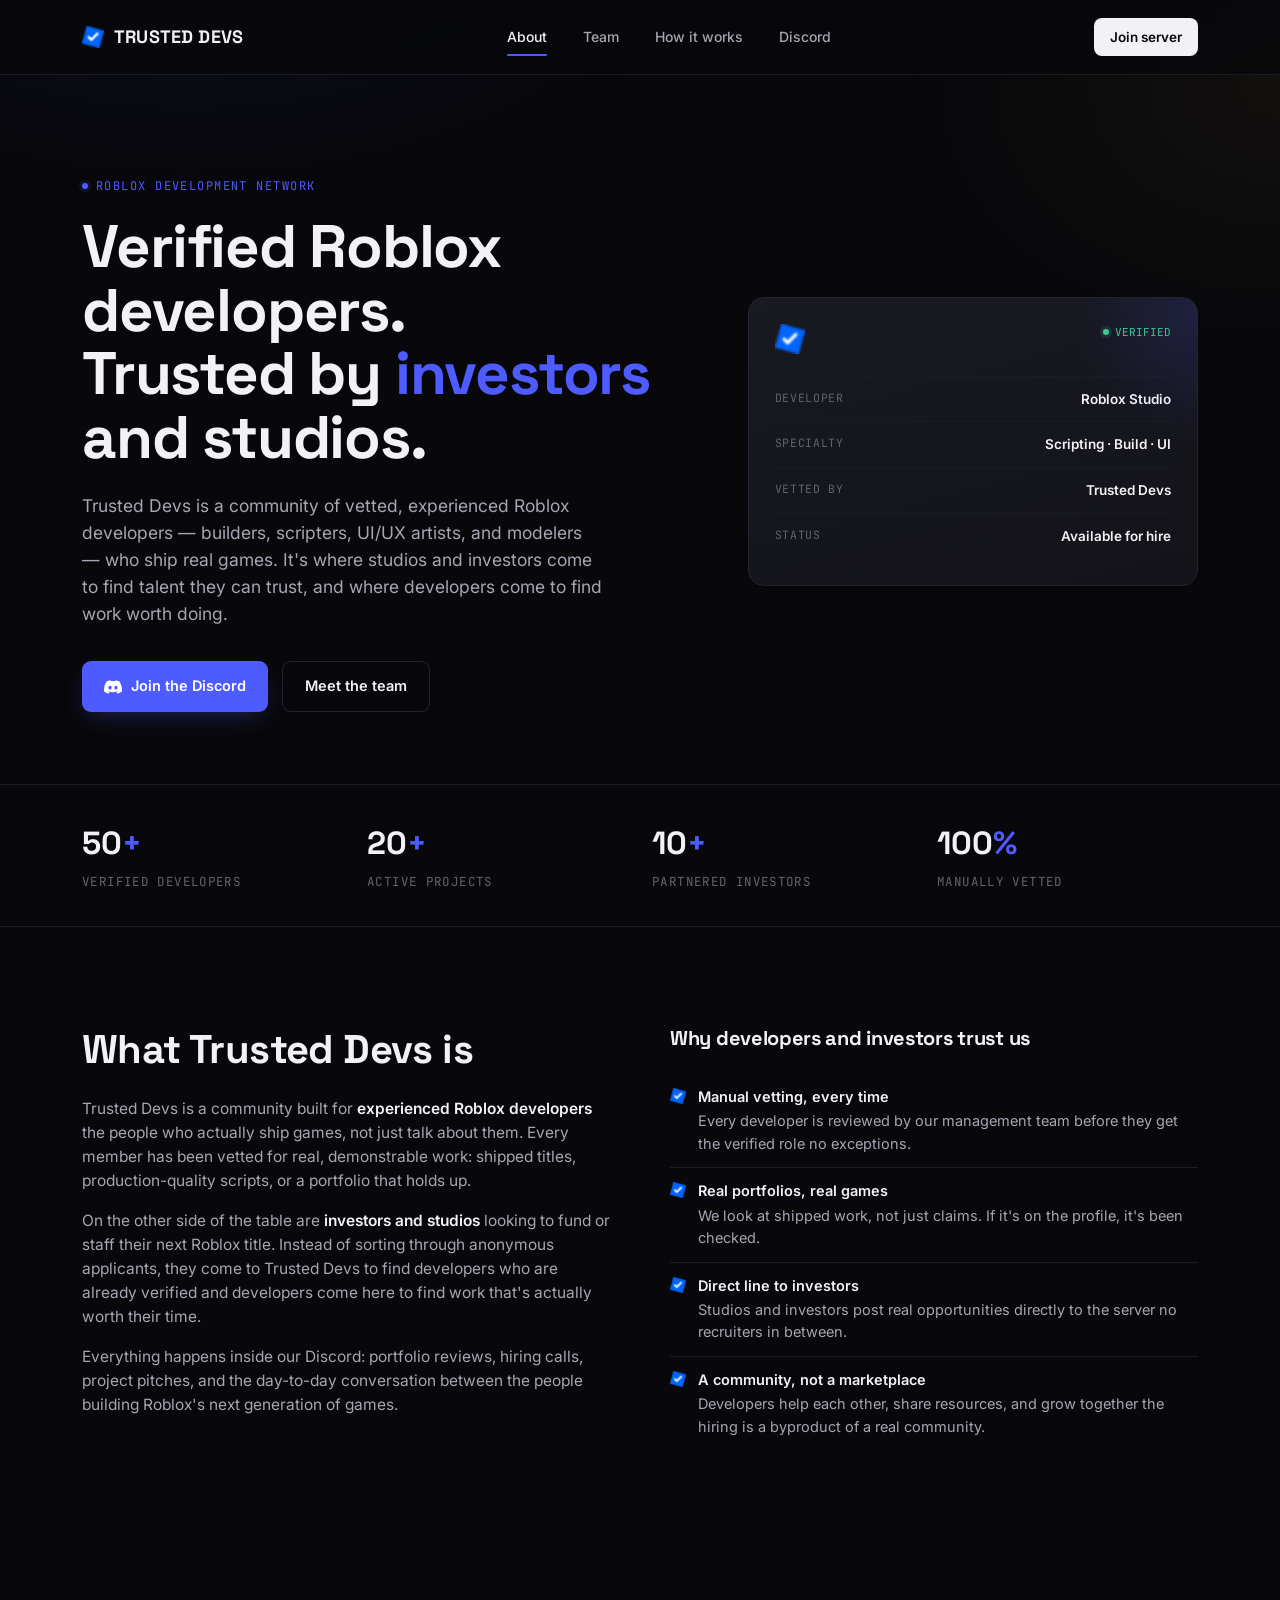
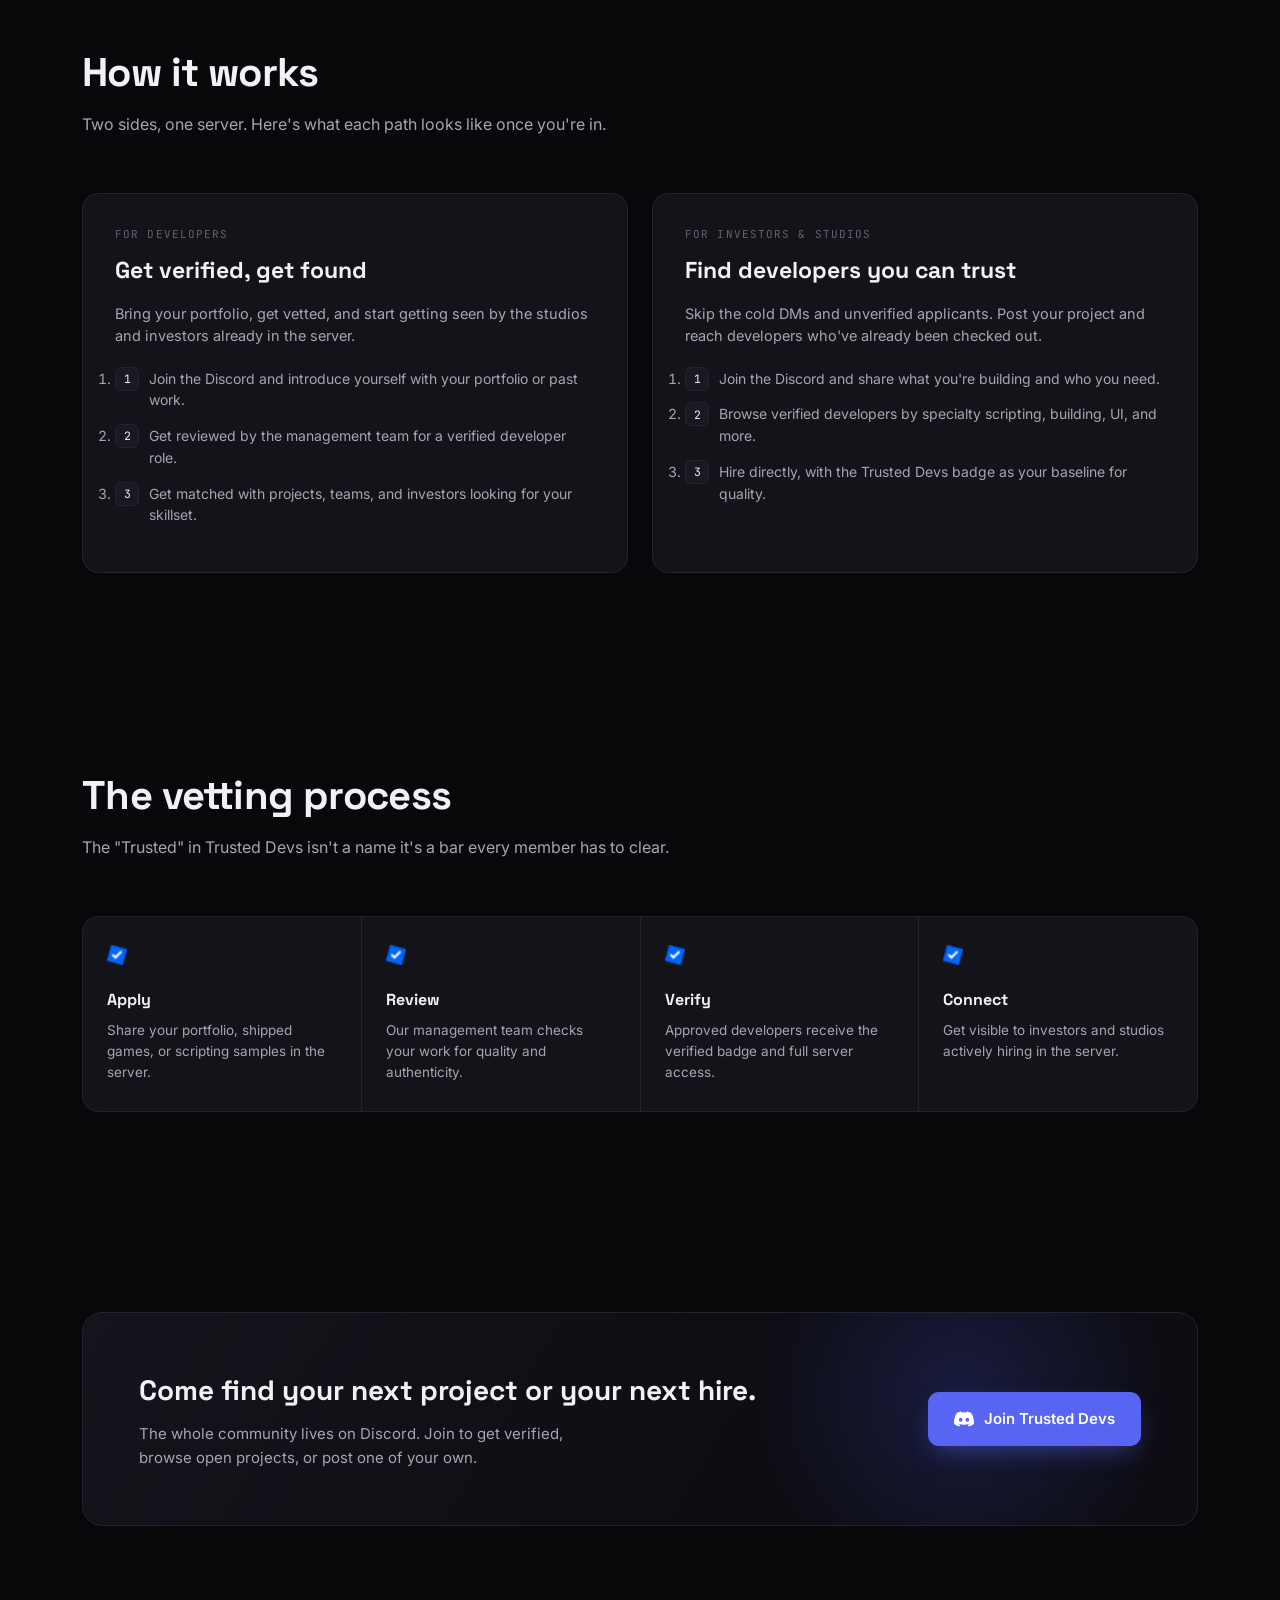
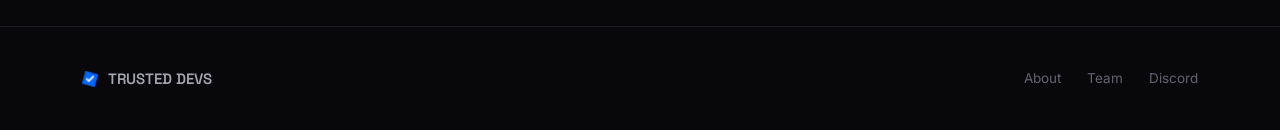
==== commit 400a17f4: "Update index.html" ====
--- a/index.html
+++ b/index.html
@@ -166,7 +166,7 @@
         <h3>Come find your next project or your next hire.</h3>
         <p>The whole community lives on Discord. Join to get verified, browse open projects, or post one of your own.</p>
       </div>
-      <a href="https://discord.gg/trusteddevs" target="_blank" rel="noopener" class="discord-btn">
+      <a href="https://discord.gg/JzaUg9qeQ" target="_blank" rel="noopener" class="discord-btn">
         <svg width="20" height="20" viewBox="0 0 24 24" fill="currentColor"><path d="M20.317 4.369a19.79 19.79 0 0 0-4.885-1.515.074.074 0 0 0-.079.037c-.21.375-.444.864-.608 1.25a18.27 18.27 0 0 0-5.487 0 12.64 12.64 0 0 0-.617-1.25.077.077 0 0 0-.079-.037A19.736 19.736 0 0 0 3.677 4.37a.07.07 0 0 0-.032.027C.533 9.046-.32 13.58.099 18.058a.082.082 0 0 0 .031.056 19.9 19.9 0 0 0 5.993 3.03.078.078 0 0 0 .084-.028c.462-.63.874-1.295 1.226-1.994a.076.076 0 0 0-.041-.106 13.1 13.1 0 0 1-1.872-.892.077.077 0 0 1-.008-.128c.126-.094.252-.192.372-.291a.074.074 0 0 1 .077-.01c3.928 1.793 8.18 1.793 12.061 0a.073.073 0 0 1 .078.009c.12.099.246.198.373.292a.077.077 0 0 1-.006.127 12.3 12.3 0 0 1-1.873.892.076.076 0 0 0-.04.107c.36.698.772 1.362 1.225 1.993a.076.076 0 0 0 .084.028 19.84 19.84 0 0 0 6.002-3.03.077.077 0 0 0 .032-.055c.5-5.177-.838-9.674-3.549-13.66a.06.06 0 0 0-.031-.028ZM8.02 15.33c-1.183 0-2.157-1.085-2.157-2.419 0-1.333.955-2.418 2.157-2.418 1.21 0 2.176 1.094 2.157 2.418 0 1.334-.955 2.419-2.157 2.419Zm7.975 0c-1.183 0-2.157-1.085-2.157-2.419 0-1.333.955-2.418 2.157-2.418 1.21 0 2.176 1.094 2.157 2.418 0 1.334-.946 2.419-2.157 2.419Z"/></svg>
         Join Trusted Devs
       </a>
@@ -180,7 +180,7 @@
     <div class="f-links">
       <a href="index.html">About</a>
       <a href="team.html">Team</a>
-      <a href="https://discord.gg/trusteddevs" target="_blank" rel="noopener">Discord</a>
+      <a href="https://discord.gg/JzaUg9qeQ" target="_blank" rel="noopener">Discord</a>
     </div>
   </div>
 </footer>
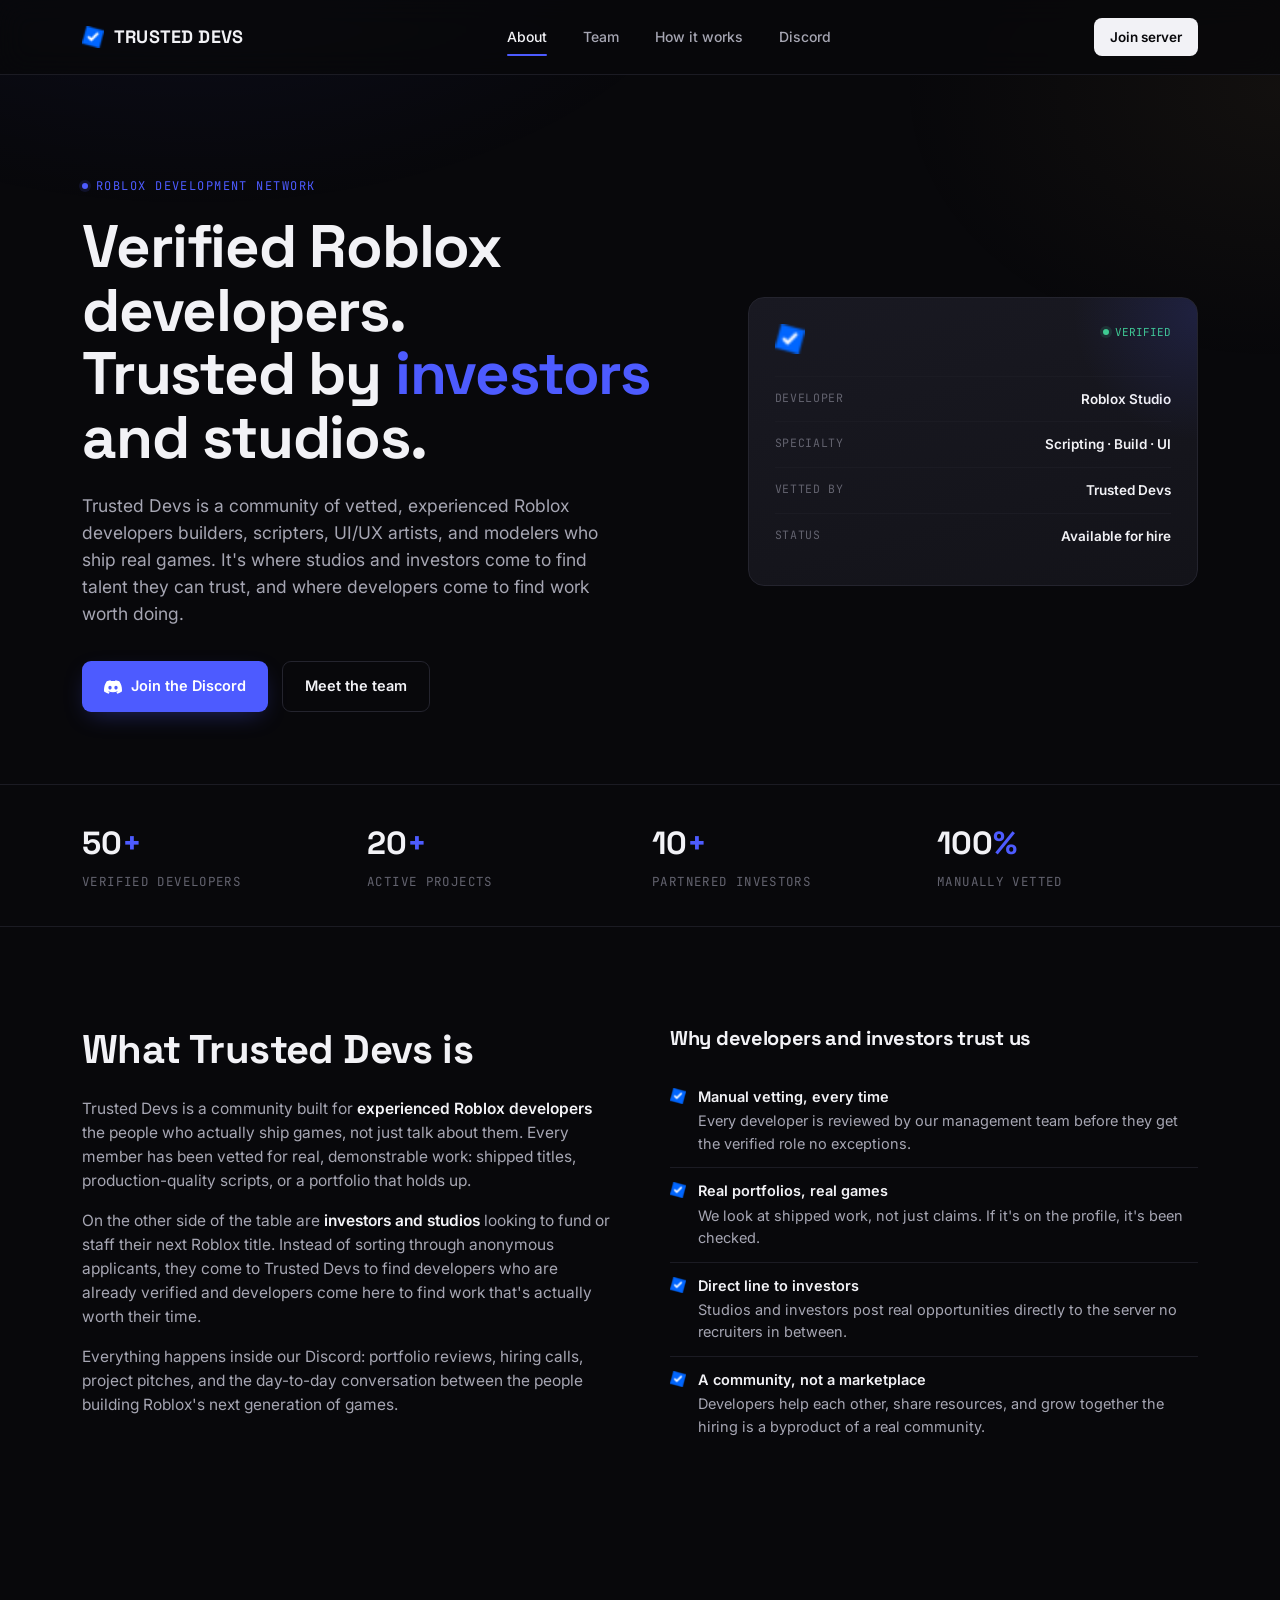
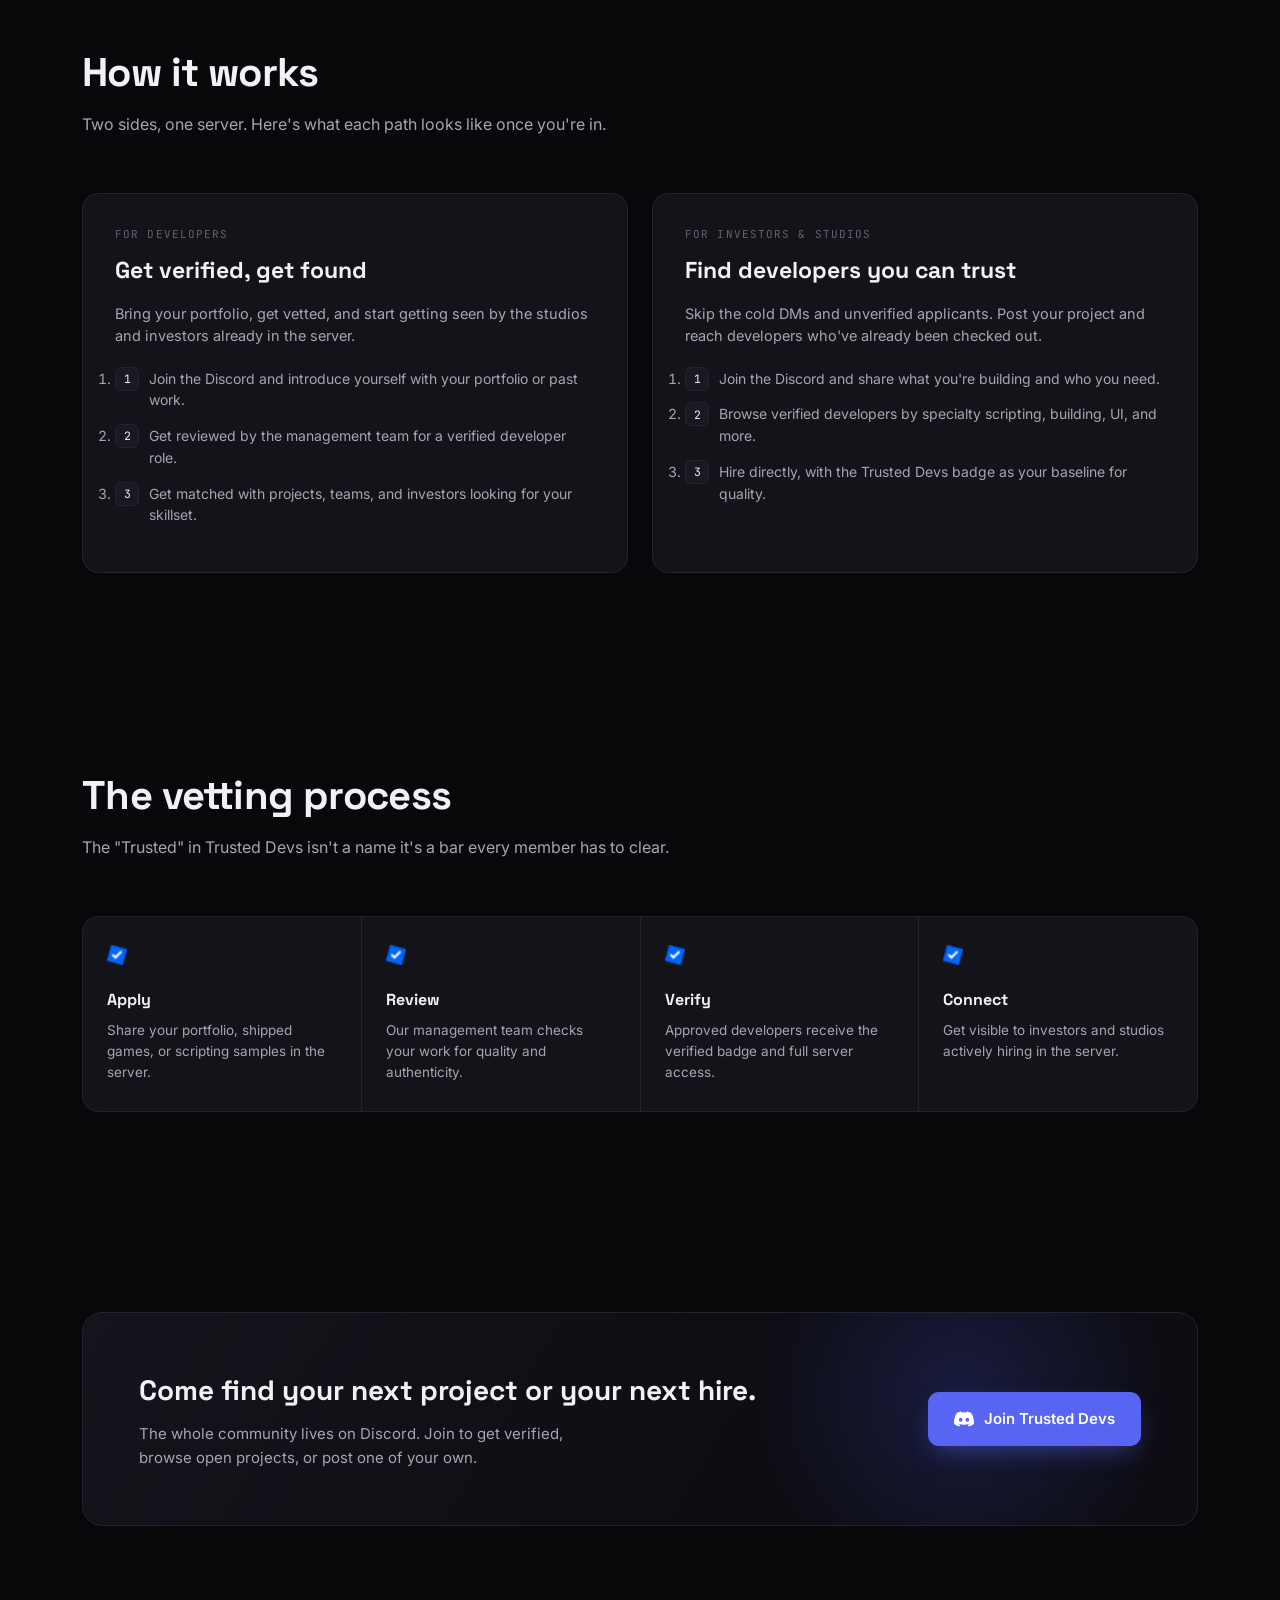
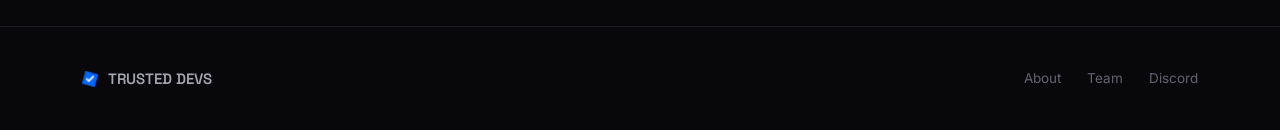
==== commit 3f55405d: "Update index.html" ====
--- a/index.html
+++ b/index.html
@@ -29,7 +29,7 @@
     <div>
       <div class="eyebrow"><span class="dot"></span> Roblox development network</div>
       <h1>Verified Roblox developers.<br>Trusted by <span class="accent">investors</span> and studios.</h1>
-      <p class="lead">Trusted Devs is a community of vetted, experienced Roblox developers — builders, scripters, UI/UX artists, and modelers — who ship real games. It's where studios and investors come to find talent they can trust, and where developers come to find work worth doing.</p>
+      <p class="lead">Trusted Devs is a community of vetted, experienced Roblox developers builders, scripters, UI/UX artists, and modelers who ship real games. It's where studios and investors come to find talent they can trust, and where developers come to find work worth doing.</p>
       <div class="hero-cta">
         <a href="#join" class="btn btn-primary">
           <svg width="18" height="18" viewBox="0 0 24 24" fill="currentColor"><path d="M20.317 4.369a19.79 19.79 0 0 0-4.885-1.515.074.074 0 0 0-.079.037c-.21.375-.444.864-.608 1.25a18.27 18.27 0 0 0-5.487 0 12.64 12.64 0 0 0-.617-1.25.077.077 0 0 0-.079-.037A19.736 19.736 0 0 0 3.677 4.37a.07.07 0 0 0-.032.027C.533 9.046-.32 13.58.099 18.058a.082.082 0 0 0 .031.056 19.9 19.9 0 0 0 5.993 3.03.078.078 0 0 0 .084-.028c.462-.63.874-1.295 1.226-1.994a.076.076 0 0 0-.041-.106 13.1 13.1 0 0 1-1.872-.892.077.077 0 0 1-.008-.128c.126-.094.252-.192.372-.291a.074.074 0 0 1 .077-.01c3.928 1.793 8.18 1.793 12.061 0a.073.073 0 0 1 .078.009c.12.099.246.198.373.292a.077.077 0 0 1-.006.127 12.3 12.3 0 0 1-1.873.892.076.076 0 0 0-.04.107c.36.698.772 1.362 1.225 1.993a.076.076 0 0 0 .084.028 19.84 19.84 0 0 0 6.002-3.03.077.077 0 0 0 .032-.055c.5-5.177-.838-9.674-3.549-13.66a.06.06 0 0 0-.031-.028ZM8.02 15.33c-1.183 0-2.157-1.085-2.157-2.419 0-1.333.955-2.418 2.157-2.418 1.21 0 2.176 1.094 2.157 2.418 0 1.334-.955 2.419-2.157 2.419Zm7.975 0c-1.183 0-2.157-1.085-2.157-2.419 0-1.333.955-2.418 2.157-2.418 1.21 0 2.176 1.094 2.157 2.418 0 1.334-.946 2.419-2.157 2.419Z"/></svg>
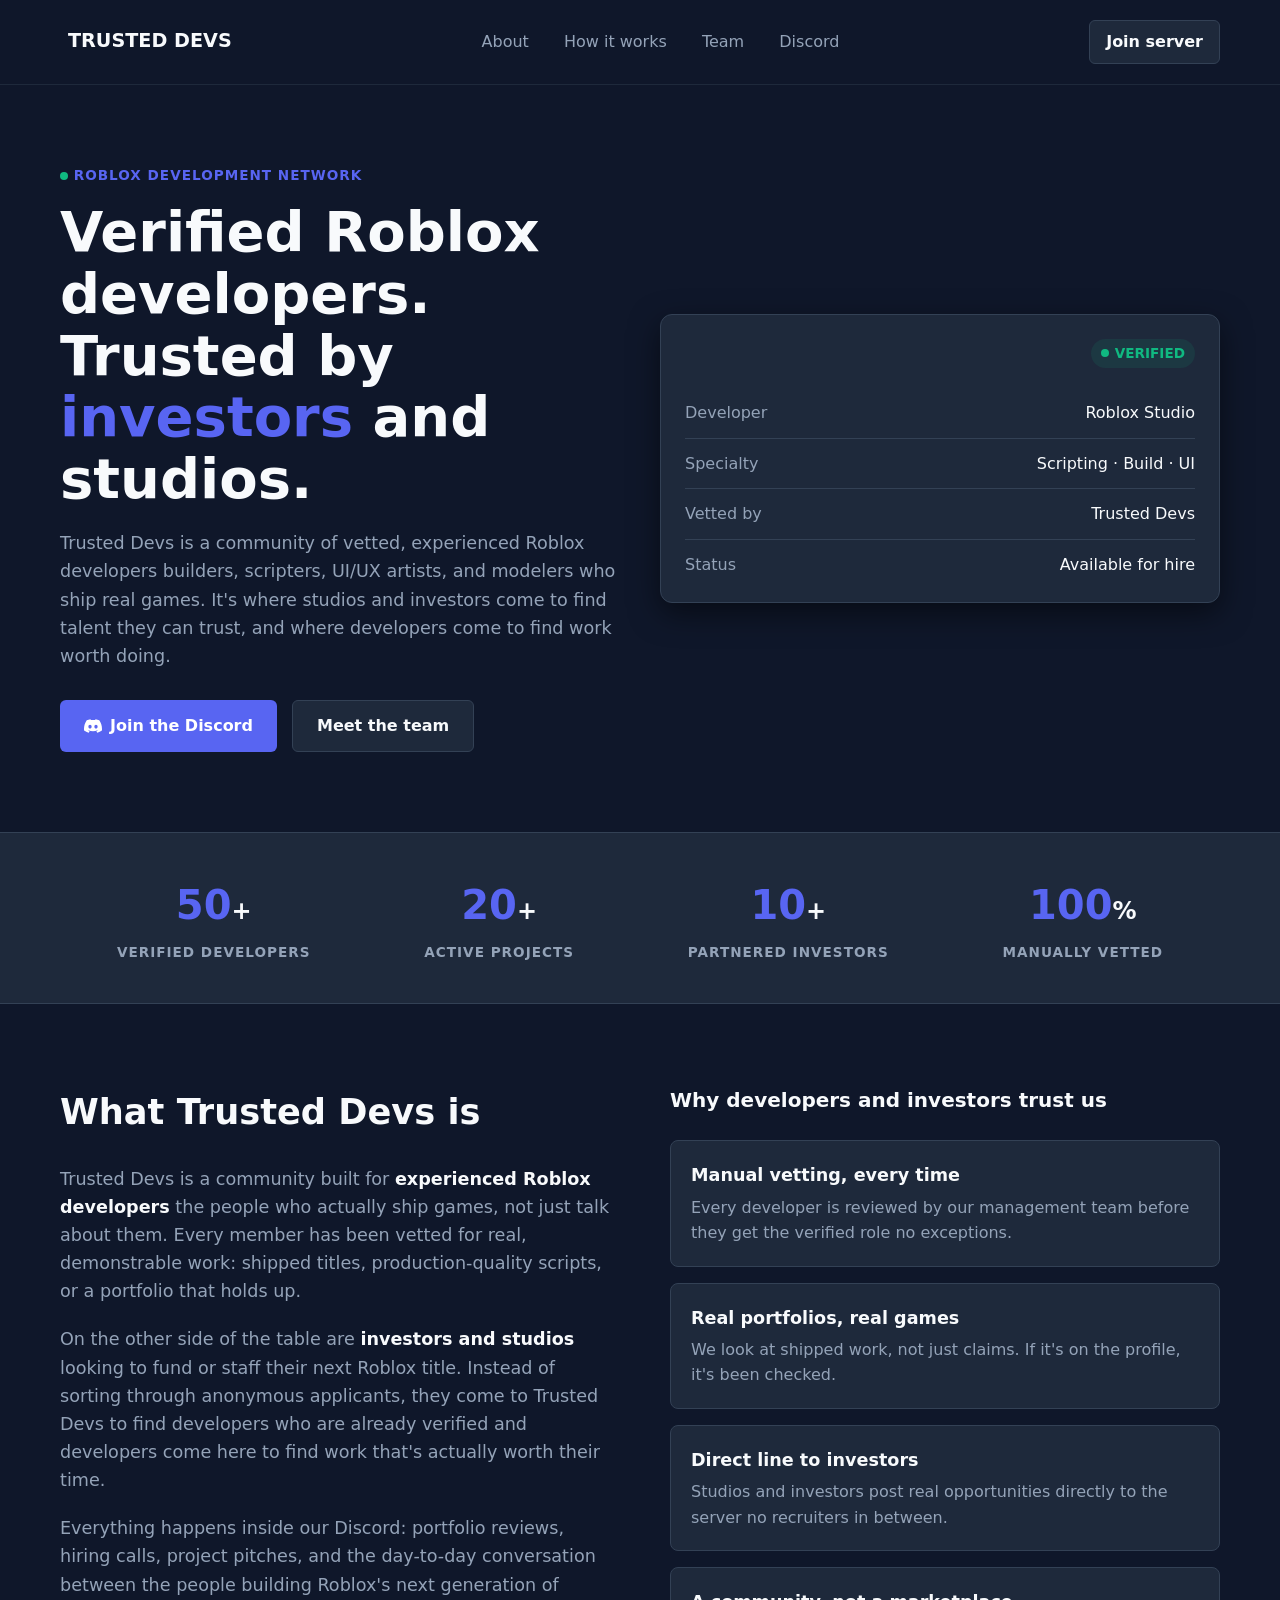
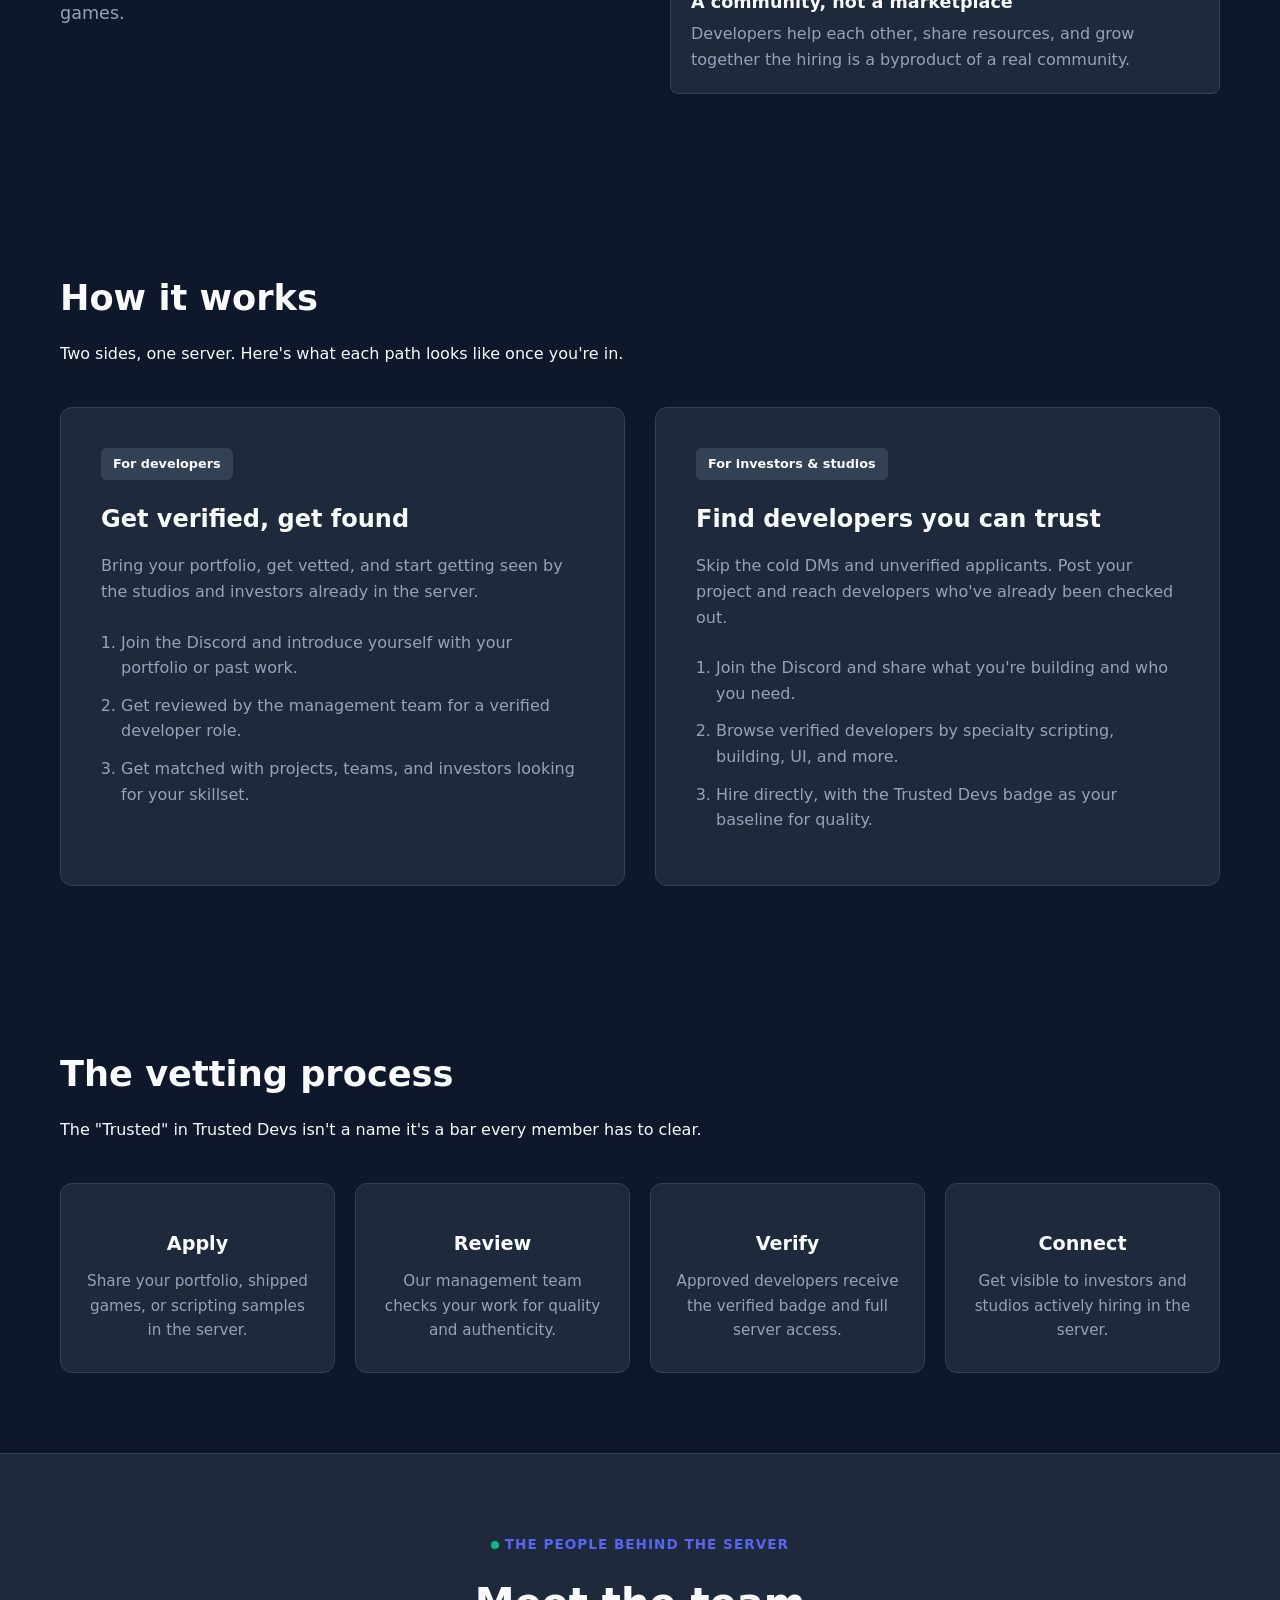
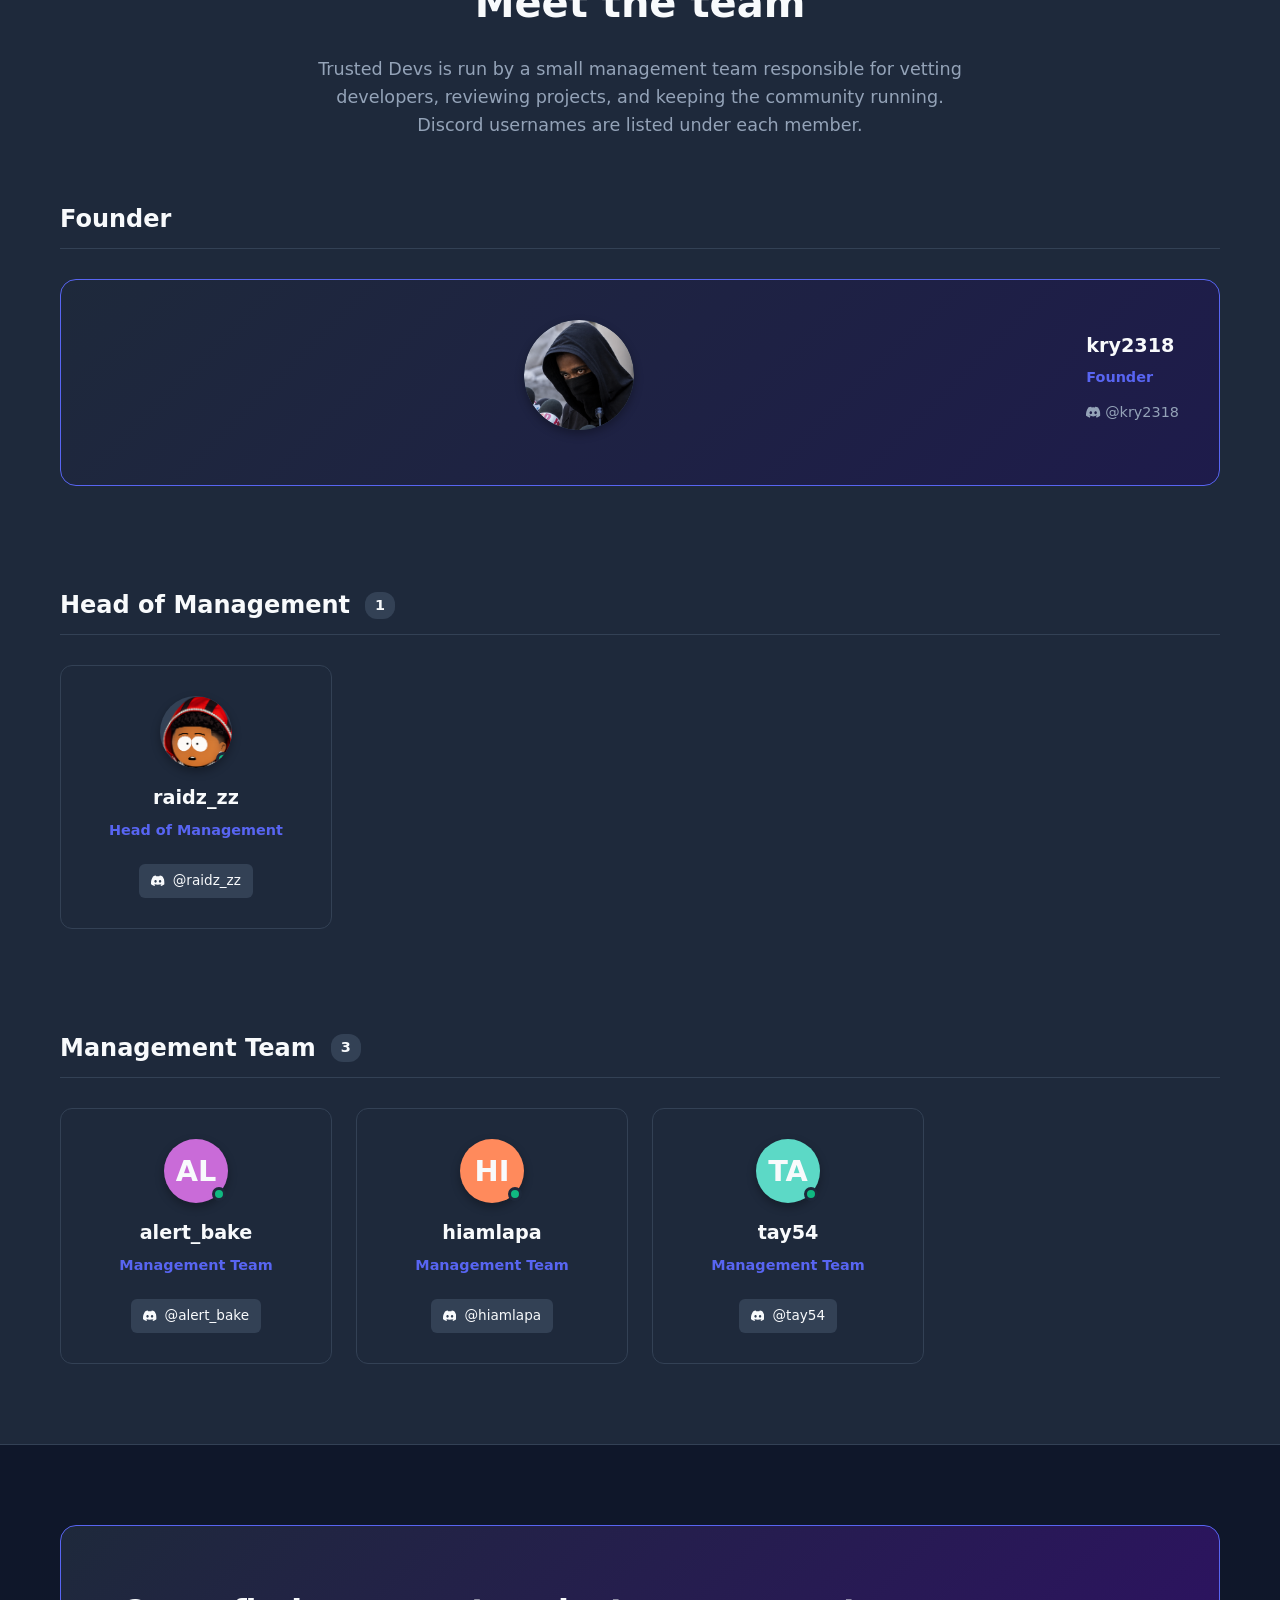
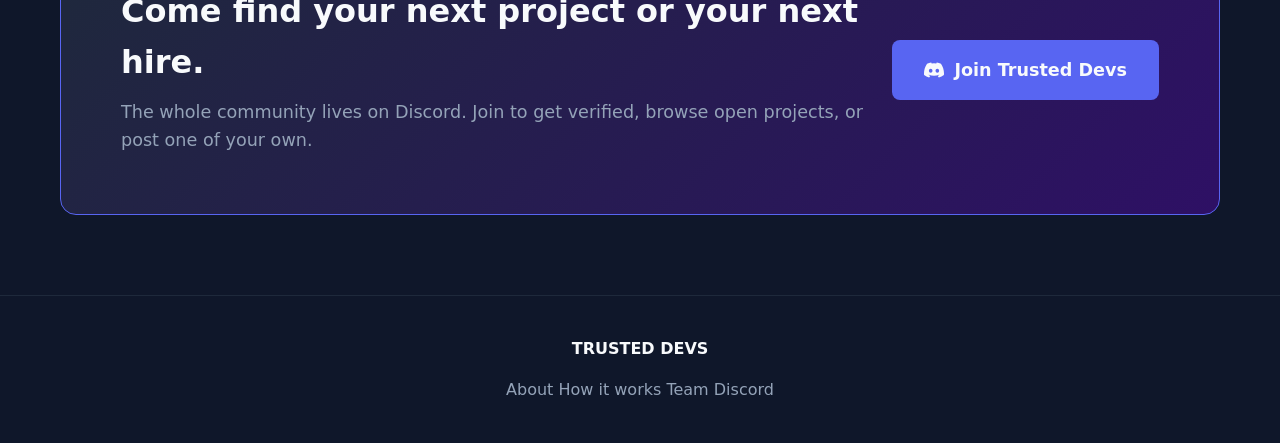
==== commit 20d685a3: "Update index.html" ====
--- a/index.html
+++ b/index.html
@@ -4,23 +4,590 @@
 <meta charset="UTF-8">
 <meta name="viewport" content="width=device-width, initial-scale=1.0">
 <title>Trusted Devs Verified Roblox Developers</title>
-<link rel="stylesheet" href="style.css">
+<style>
+/* =========================================
+   GŁÓWNE ZMIENNE (CIEMNY MOTYW)
+   ========================================= */
+:root {
+  --bg: #0f172a;           /* Główne ciemne tło */
+  --panel: #1e293b;        /* Tło kart i sekcji */
+  --panel-2: #334155;      /* Ramki i detale */
+  --text: #f8fafc;         /* Jasny tekst */
+  --text-muted: #94a3b8;   /* Zgaszony tekst */
+  --accent: #5865F2;       /* Fioletowy/Niebieski (Discord) */
+  --accent-hover: #4752C4;
+  --success: #10b981;      /* Zielony status */
+}
+
+/* =========================================
+   RESET I PODSTAWY
+   ========================================= */
+* {
+  box-sizing: border-box;
+  margin: 0;
+  padding: 0;
+}
+
+body {
+  font-family: system-ui, -apple-system, sans-serif;
+  background-color: var(--bg);
+  color: var(--text);
+  line-height: 1.6;
+}
+
+.wrap {
+  max-width: 1200px;
+  margin: 0 auto;
+  padding: 0 20px;
+}
+
+a {
+  text-decoration: none;
+  color: inherit;
+}
+
+/* =========================================
+   NAWIGACJA
+   ========================================= */
+.nav {
+  padding: 20px 0;
+  border-bottom: 1px solid var(--panel);
+  position: sticky;
+  top: 0;
+  background: var(--bg);
+  z-index: 100;
+}
+
+.nav .wrap {
+  display: flex;
+  align-items: center;
+  justify-content: space-between;
+}
+
+.brand {
+  font-weight: bold;
+  font-size: 1.2rem;
+  display: flex;
+  align-items: center;
+  gap: 8px;
+}
+
+.nav-links a {
+  margin: 0 15px;
+  color: var(--text-muted);
+  transition: color 0.2s;
+  font-weight: 500;
+}
+
+.nav-links a:hover, .nav-links a.active {
+  color: var(--text);
+}
+
+.nav-cta {
+  background: var(--panel);
+  padding: 8px 16px;
+  border-radius: 6px;
+  font-weight: bold;
+  border: 1px solid var(--panel-2);
+  transition: 0.2s;
+}
+
+.nav-cta:hover {
+  background: var(--panel-2);
+}
+
+/* =========================================
+   SEKCJA GŁÓWNA (HERO)
+   ========================================= */
+.hero {
+  padding: 80px 0;
+}
+
+.hero-grid {
+  display: grid;
+  grid-template-columns: 1fr 1fr;
+  gap: 40px;
+  align-items: center;
+}
+
+.eyebrow {
+  color: var(--accent);
+  font-weight: bold;
+  text-transform: uppercase;
+  font-size: 0.85rem;
+  margin-bottom: 15px;
+  letter-spacing: 1px;
+}
+
+h1 {
+  font-size: 3.5rem;
+  line-height: 1.1;
+  margin: 0 0 20px 0;
+}
+
+.accent {
+  color: var(--accent);
+}
+
+.lead {
+  font-size: 1.1rem;
+  color: var(--text-muted);
+  margin-bottom: 30px;
+}
+
+.hero-cta {
+  display: flex;
+  gap: 15px;
+}
+
+.btn {
+  padding: 12px 24px;
+  border-radius: 6px;
+  font-weight: bold;
+  display: flex;
+  align-items: center;
+  gap: 8px;
+  transition: background 0.2s;
+}
+
+.btn-primary {
+  background: var(--accent);
+  color: #fff;
+}
+
+.btn-primary:hover {
+  background: var(--accent-hover);
+}
+
+.btn-ghost {
+  border: 1px solid var(--panel-2);
+  background: var(--panel);
+}
+
+.btn-ghost:hover {
+  background: var(--panel-2);
+}
+
+/* KARTA ID (Prawa strona Hero) */
+.id-card {
+  background: var(--panel);
+  padding: 24px;
+  border-radius: 12px;
+  border: 1px solid var(--panel-2);
+  box-shadow: 0 10px 30px rgba(0,0,0,0.5);
+}
+
+.id-top {
+  display: flex;
+  justify-content: space-between;
+  margin-bottom: 20px;
+  font-weight: bold;
+}
+
+.id-status {
+  color: var(--success);
+  display: flex;
+  align-items: center;
+  gap: 6px;
+  background: rgba(16, 185, 129, 0.1);
+  padding: 4px 10px;
+  border-radius: 20px;
+  font-size: 0.85rem;
+}
+
+.dot {
+  display: inline-block;
+  width: 8px;
+  height: 8px;
+  background: var(--success);
+  border-radius: 50%;
+}
+
+.id-row {
+  display: flex;
+  justify-content: space-between;
+  padding: 12px 0;
+  border-bottom: 1px solid var(--panel-2);
+}
+
+.id-row:last-child {
+  border-bottom: none;
+  padding-bottom: 0;
+}
+
+.id-row span:first-child {
+  color: var(--text-muted);
+}
+
+/* =========================================
+   STATYSTYKI
+   ========================================= */
+.stat-strip {
+  background: var(--panel);
+  padding: 40px 0;
+  border-top: 1px solid var(--panel-2);
+  border-bottom: 1px solid var(--panel-2);
+}
+
+.stat-strip .wrap {
+  display: flex;
+  justify-content: space-around;
+  text-align: center;
+}
+
+.stat .num {
+  font-size: 2.5rem;
+  font-weight: bold;
+  color: var(--accent);
+}
+
+.stat .u {
+  font-size: 1.5rem;
+  color: var(--text);
+}
+
+.stat .lbl {
+  font-size: 0.85rem;
+  color: var(--text-muted);
+  font-weight: bold;
+  letter-spacing: 1px;
+  margin-top: 5px;
+}
+
+/* =========================================
+   SEKCJE (ABOUT, HOW IT WORKS)
+   ========================================= */
+section {
+  padding: 80px 0;
+}
+
+.section-head h2 {
+  font-size: 2.2rem;
+  margin-bottom: 15px;
+}
+
+.about-grid {
+  display: grid;
+  grid-template-columns: 1fr 1fr;
+  gap: 60px;
+}
+
+.about-grid p {
+  color: var(--text-muted);
+  margin-bottom: 20px;
+  font-size: 1.1rem;
+}
+
+.about-grid strong {
+  color: var(--text);
+}
+
+.check-list {
+  list-style: none;
+}
+
+.check-list li {
+  background: var(--panel);
+  padding: 20px;
+  border-radius: 8px;
+  margin-bottom: 16px;
+  border: 1px solid var(--panel-2);
+}
+
+.check-list b {
+  display: block;
+  font-size: 1.1rem;
+  color: var(--text);
+  margin-bottom: 5px;
+}
+
+.check-list div {
+  color: var(--text-muted);
+}
+
+/* KARTY "HOW IT WORKS" */
+.paths {
+  display: grid;
+  grid-template-columns: 1fr 1fr;
+  gap: 30px;
+  margin-top: 40px;
+}
+
+.path-card {
+  background: var(--panel);
+  padding: 40px;
+  border-radius: 12px;
+  border: 1px solid var(--panel-2);
+}
+
+.tag {
+  display: inline-block;
+  background: var(--panel-2);
+  padding: 6px 12px;
+  border-radius: 6px;
+  font-size: 0.8rem;
+  font-weight: bold;
+  margin-bottom: 20px;
+  color: var(--text);
+}
+
+.path-card h3 {
+  font-size: 1.5rem;
+  margin-bottom: 15px;
+}
+
+.path-card p {
+  color: var(--text-muted);
+  margin-bottom: 25px;
+}
+
+.path-card ol {
+  padding-left: 20px;
+  color: var(--text-muted);
+}
+
+.path-card ol li {
+  margin-bottom: 12px;
+}
+
+/* VETTING STEPS */
+.vet-steps {
+  display: grid;
+  grid-template-columns: repeat(4, 1fr);
+  gap: 20px;
+  margin-top: 40px;
+}
+
+.vet-step {
+  background: var(--panel);
+  padding: 30px 20px;
+  border-radius: 12px;
+  text-align: center;
+  border: 1px solid var(--panel-2);
+}
+
+.vet-step h4 {
+  font-size: 1.2rem;
+  margin: 15px 0 10px;
+}
+
+.vet-step p {
+  color: var(--text-muted);
+  font-size: 0.95rem;
+}
+
+/* =========================================
+   DOLNE CTA I STOPKA
+   ========================================= */
+.cta-band {
+  background: linear-gradient(135deg, var(--panel), #2e1065);
+  padding: 60px;
+  border-radius: 16px;
+  border: 1px solid var(--accent);
+  display: flex;
+  justify-content: space-between;
+  align-items: center;
+}
+
+.cta-text h3 {
+  font-size: 2rem;
+  margin-bottom: 10px;
+}
+
+.cta-text p {
+  color: var(--text-muted);
+  font-size: 1.1rem;
+}
+
+.discord-btn {
+  background: var(--accent);
+  padding: 16px 32px;
+  border-radius: 8px;
+  font-weight: bold;
+  font-size: 1.1rem;
+  display: flex;
+  align-items: center;
+  gap: 10px;
+  white-space: nowrap;
+}
+
+.discord-btn:hover {
+  background: var(--accent-hover);
+}
+
+footer {
+  padding: 40px 0;
+  border-top: 1px solid var(--panel);
+  text-align: center;
+  color: var(--text-muted);
+}
+
+.f-brand {
+  font-weight: bold;
+  color: var(--text);
+  margin-bottom: 15px;
+}
+
+/* =========================================
+   STYLE ZESPOŁU (TEAM SECTIONS)
+   ========================================= */
+.team-hero {
+  text-align: center;
+  padding: 80px 0 40px;
+  max-width: 700px;
+  margin: 0 auto;
+}
+
+.team-hero h2 {
+  font-size: 2.5rem;
+  margin-bottom: 20px;
+}
+
+.team-hero p {
+  color: var(--text-muted);
+  font-size: 1.1rem;
+}
+
+.tier {
+  padding: 20px 0;
+}
+
+.tier-head {
+  border-bottom: 1px solid var(--panel-2);
+  margin-bottom: 30px;
+  padding-bottom: 10px;
+  display: flex;
+  align-items: center;
+  gap: 15px;
+}
+
+.count {
+  background: var(--panel-2);
+  padding: 2px 10px;
+  border-radius: 12px;
+  font-size: 0.9rem;
+  font-weight: bold;
+}
+
+.grid-cards {
+  display: grid;
+  grid-template-columns: repeat(auto-fill, minmax(220px, 1fr));
+  gap: 24px;
+  margin-bottom: 60px;
+}
+
+.founder-card {
+  background: linear-gradient(135deg, var(--panel), #1e1b4b);
+  padding: 40px;
+  border-radius: 16px;
+  display: flex;
+  gap: 30px;
+  align-items: center;
+  margin-bottom: 60px;
+  border: 1px solid var(--accent);
+}
+
+.member-card {
+  background: var(--panel);
+  padding: 30px 20px;
+  border-radius: 12px;
+  text-align: center;
+  border: 1px solid var(--panel-2);
+  transition: transform 0.2s;
+}
+
+.member-card:hover {
+  transform: translateY(-5px);
+}
+
+.avatar {
+  border-radius: 50%;
+  display: flex;
+  align-items: center;
+  justify-content: center;
+  font-weight: bold;
+  font-size: 1.8rem;
+  margin: 0 auto 15px;
+  position: relative;
+  box-shadow: 0 4px 10px rgba(0,0,0,0.3);
+}
+
+.status {
+  position: absolute;
+  bottom: 2px;
+  right: 2px;
+  width: 14px;
+  height: 14px;
+  background: var(--success);
+  border-radius: 50%;
+  border: 3px solid var(--panel);
+}
+
+.member-name {
+  font-weight: bold;
+  font-size: 1.2rem;
+  margin-bottom: 5px;
+  color: var(--text);
+}
+
+.member-role {
+  color: var(--accent);
+  font-size: 0.9rem;
+  margin-bottom: 12px;
+  font-weight: bold;
+}
+
+.member-handle {
+  color: var(--text-muted);
+  font-size: 0.9rem;
+  margin-bottom: 10px;
+}
+
+.dc-chip {
+  display: inline-flex;
+  align-items: center;
+  gap: 8px;
+  background: var(--panel-2);
+  padding: 6px 12px;
+  border-radius: 6px;
+  font-size: 0.85rem;
+  margin-top: 10px;
+  color: var(--text);
+}
+
+/* Responsywność dla mniejszych ekranów */
+@media (max-width: 768px) {
+  .hero-grid, .about-grid, .paths, .vet-steps, .cta-band, .founder-card {
+    grid-template-columns: 1fr;
+    flex-direction: column;
+    text-align: center;
+  }
+  .id-card { margin-top: 20px; }
+  .nav-links { display: none; } /* Na szybko ukryte linki na telefonie */
+}
+</style>
 </head>
 <body>
 
+<svg width="0" height="0" style="display:none;">
+  <symbol id="icon-discord" viewBox="0 0 24 24">
+    <path fill="currentColor" d="M20.317 4.369a19.79 19.79 0 0 0-4.885-1.515.074.074 0 0 0-.079.037c-.21.375-.444.864-.608 1.25a18.27 18.27 0 0 0-5.487 0 12.64 12.64 0 0 0-.617-1.25.077.077 0 0 0-.079-.037A19.736 19.736 0 0 0 3.677 4.37a.07.07 0 0 0-.032.027C.533 9.046-.32 13.58.099 18.058a.082.082 0 0 0 .031.056 19.9 19.9 0 0 0 5.993 3.03.078.078 0 0 0 .084-.028c.462-.63.874-1.295 1.226-1.994a.076.076 0 0 0-.041-.106 13.1 13.1 0 0 1-1.872-.892.077.077 0 0 1-.008-.128c.126-.094.252-.192.372-.291a.074.074 0 0 1 .077-.01c3.928 1.793 8.18 1.793 12.061 0a.073.073 0 0 1 .078.009c.12.099.246.198.373.292a.077.077 0 0 1-.006.127 12.3 12.3 0 0 1-1.873.892.076.076 0 0 0-.04.107c.36.698.772 1.362 1.225 1.993a.076.076 0 0 0 .084.028 19.84 19.84 0 0 0 6.002-3.03.077.077 0 0 0 .032-.055c.5-5.177-.838-9.674-3.549-13.66a.06.06 0 0 0-.031-.028ZM8.02 15.33c-1.183 0-2.157-1.085-2.157-2.419 0-1.333.955-2.418 2.157-2.418 1.21 0 2.176 1.094 2.157 2.418 0 1.334-.955 2.419-2.157 2.419Zm7.975 0c-1.183 0-2.157-1.085-2.157-2.419 0-1.333.955-2.418 2.157-2.418 1.21 0 2.176 1.094 2.157 2.418 0 1.334-.946 2.419-2.157 2.419Z"/>
+  </symbol>
+</svg>
+
 <nav class="nav">
   <div class="wrap">
-    <a href="index.html" class="brand">
+    <a href="#" class="brand">
       <span class="seal"></span>
       TRUSTED DEVS
     </a>
     <div class="nav-links">
-      <a href="index.html" class="active">About</a>
-      <a href="team.html">Team</a>
+      <a href="#about">About</a>
       <a href="#how-it-works">How it works</a>
+      <a href="#team">Team</a>
       <a href="#join">Discord</a>
     </div>
-    <a href="#join" class="nav-cta">Join server</a>
+    <a href="https://discord.gg/JzaUg9qeQ" target="_blank" rel="noopener" class="nav-cta">Join server</a>
   </div>
 </nav>
 
@@ -32,10 +599,10 @@
       <p class="lead">Trusted Devs is a community of vetted, experienced Roblox developers builders, scripters, UI/UX artists, and modelers who ship real games. It's where studios and investors come to find talent they can trust, and where developers come to find work worth doing.</p>
       <div class="hero-cta">
         <a href="#join" class="btn btn-primary">
-          <svg width="18" height="18" viewBox="0 0 24 24" fill="currentColor"><path d="M20.317 4.369a19.79 19.79 0 0 0-4.885-1.515.074.074 0 0 0-.079.037c-.21.375-.444.864-.608 1.25a18.27 18.27 0 0 0-5.487 0 12.64 12.64 0 0 0-.617-1.25.077.077 0 0 0-.079-.037A19.736 19.736 0 0 0 3.677 4.37a.07.07 0 0 0-.032.027C.533 9.046-.32 13.58.099 18.058a.082.082 0 0 0 .031.056 19.9 19.9 0 0 0 5.993 3.03.078.078 0 0 0 .084-.028c.462-.63.874-1.295 1.226-1.994a.076.076 0 0 0-.041-.106 13.1 13.1 0 0 1-1.872-.892.077.077 0 0 1-.008-.128c.126-.094.252-.192.372-.291a.074.074 0 0 1 .077-.01c3.928 1.793 8.18 1.793 12.061 0a.073.073 0 0 1 .078.009c.12.099.246.198.373.292a.077.077 0 0 1-.006.127 12.3 12.3 0 0 1-1.873.892.076.076 0 0 0-.04.107c.36.698.772 1.362 1.225 1.993a.076.076 0 0 0 .084.028 19.84 19.84 0 0 0 6.002-3.03.077.077 0 0 0 .032-.055c.5-5.177-.838-9.674-3.549-13.66a.06.06 0 0 0-.031-.028ZM8.02 15.33c-1.183 0-2.157-1.085-2.157-2.419 0-1.333.955-2.418 2.157-2.418 1.21 0 2.176 1.094 2.157 2.418 0 1.334-.955 2.419-2.157 2.419Zm7.975 0c-1.183 0-2.157-1.085-2.157-2.419 0-1.333.955-2.418 2.157-2.418 1.21 0 2.176 1.094 2.157 2.418 0 1.334-.946 2.419-2.157 2.419Z"/></svg>
+          <svg width="18" height="18"><use href="#icon-discord"></use></svg>
           Join the Discord
         </a>
-        <a href="team.html" class="btn btn-ghost">Meet the team</a>
+        <a href="#team" class="btn btn-ghost">Meet the team</a>
       </div>
     </div>
 
@@ -159,6 +726,100 @@
   </div>
 </section>
 
+<div id="team" style="background: var(--panel); border-top: 1px solid var(--panel-2); border-bottom: 1px solid var(--panel-2);">
+  <header class="team-hero">
+    <div class="wrap">
+      <div class="eyebrow"><span class="dot"></span> The people behind the server</div>
+      <h2>Meet the team</h2>
+      <p>Trusted Devs is run by a small management team responsible for vetting developers, reviewing projects, and keeping the community running. Discord usernames are listed under each member.</p>
+    </div>
+  </header>
+
+  <section class="tier" id="founder">
+    <div class="wrap">
+      <div class="tier-head"><h2>Founder</h2></div>
+      
+      <div class="founder-card">
+        <div class="avatar" style="width:110px;height:110px;background:var(--panel-2);padding:0;overflow:hidden;">
+          <img src="kry.png" alt="kry2318's avatar" style="width:100%;height:100%;object-fit:cover;border-radius:50%;">
+          <span class="status" title="Online"></span>
+        </div>
+        <div>
+          <div class="member-name">kry2318 <span class="seal"></span></div>
+          <div class="member-role">Founder</div>
+          <div class="member-handle">
+            <svg width="1em" height="1em" style="vertical-align: -0.125em;"><use href="#icon-discord"></use></svg> @kry2318
+          </div>
+        </div>
+      </div>
+      
+    </div>
+  </section>
+
+  <section class="tier" id="head-of-management">
+    <div class="wrap">
+      <div class="tier-head"><h2>Head of Management</h2><span class="count">1</span></div>
+      <div class="grid-cards">
+        
+        <div class="member-card">
+          <div class="avatar" style="width:72px;height:72px;background:var(--panel-2);padding:0;overflow:hidden;">
+            <img src="raidz.png" alt="raidz_zz's avatar" style="width:100%;height:100%;object-fit:cover;border-radius:50%;">
+            <span class="status" title="Online"></span>
+          </div>
+          <div class="member-name">raidz_zz <span class="seal"></span></div>
+          <div class="member-role">Head of Management</div>
+          <div class="dc-chip">
+            <svg width="1em" height="1em"><use href="#icon-discord"></use></svg> @raidz_zz
+          </div>
+        </div>
+
+      </div>
+    </div>
+  </section>
+
+  <section class="tier" id="management">
+    <div class="wrap">
+      <div class="tier-head"><h2>Management Team</h2><span class="count">3</span></div>
+      <div class="grid-cards wide">
+        
+        <div class="member-card">
+          <div class="avatar" style="width:64px;height:64px;background:#c96bd8;">
+            AL<span class="status" title="Online"></span>
+          </div>
+          <div class="member-name">alert_bake <span class="seal"></span></div>
+          <div class="member-role">Management Team</div>
+          <div class="dc-chip">
+            <svg width="1em" height="1em"><use href="#icon-discord"></use></svg> @alert_bake
+          </div>
+        </div>
+
+        <div class="member-card">
+          <div class="avatar" style="width:64px;height:64px;background:#ff8a5c;">
+            HI<span class="status" title="Online"></span>
+          </div>
+          <div class="member-name">hiamlapa <span class="seal"></span></div>
+          <div class="member-role">Management Team</div>
+          <div class="dc-chip">
+            <svg width="1em" height="1em"><use href="#icon-discord"></use></svg> @hiamlapa
+          </div>
+        </div>
+
+        <div class="member-card">
+          <div class="avatar" style="width:64px;height:64px;background:#5cd9c6;">
+            TA<span class="status" title="Online"></span>
+          </div>
+          <div class="member-name">tay54 <span class="seal"></span></div>
+          <div class="member-role">Management Team</div>
+          <div class="dc-chip">
+            <svg width="1em" height="1em"><use href="#icon-discord"></use></svg> @tay54
+          </div>
+        </div>
+
+      </div>
+    </div>
+  </section>
+</div>
+
 <section id="join">
   <div class="wrap">
     <div class="cta-band">
@@ -167,7 +828,7 @@
         <p>The whole community lives on Discord. Join to get verified, browse open projects, or post one of your own.</p>
       </div>
       <a href="https://discord.gg/JzaUg9qeQ" target="_blank" rel="noopener" class="discord-btn">
-        <svg width="20" height="20" viewBox="0 0 24 24" fill="currentColor"><path d="M20.317 4.369a19.79 19.79 0 0 0-4.885-1.515.074.074 0 0 0-.079.037c-.21.375-.444.864-.608 1.25a18.27 18.27 0 0 0-5.487 0 12.64 12.64 0 0 0-.617-1.25.077.077 0 0 0-.079-.037A19.736 19.736 0 0 0 3.677 4.37a.07.07 0 0 0-.032.027C.533 9.046-.32 13.58.099 18.058a.082.082 0 0 0 .031.056 19.9 19.9 0 0 0 5.993 3.03.078.078 0 0 0 .084-.028c.462-.63.874-1.295 1.226-1.994a.076.076 0 0 0-.041-.106 13.1 13.1 0 0 1-1.872-.892.077.077 0 0 1-.008-.128c.126-.094.252-.192.372-.291a.074.074 0 0 1 .077-.01c3.928 1.793 8.18 1.793 12.061 0a.073.073 0 0 1 .078.009c.12.099.246.198.373.292a.077.077 0 0 1-.006.127 12.3 12.3 0 0 1-1.873.892.076.076 0 0 0-.04.107c.36.698.772 1.362 1.225 1.993a.076.076 0 0 0 .084.028 19.84 19.84 0 0 0 6.002-3.03.077.077 0 0 0 .032-.055c.5-5.177-.838-9.674-3.549-13.66a.06.06 0 0 0-.031-.028ZM8.02 15.33c-1.183 0-2.157-1.085-2.157-2.419 0-1.333.955-2.418 2.157-2.418 1.21 0 2.176 1.094 2.157 2.418 0 1.334-.955 2.419-2.157 2.419Zm7.975 0c-1.183 0-2.157-1.085-2.157-2.419 0-1.333.955-2.418 2.157-2.418 1.21 0 2.176 1.094 2.157 2.418 0 1.334-.946 2.419-2.157 2.419Z"/></svg>
+        <svg width="20" height="20"><use href="#icon-discord"></use></svg>
         Join Trusted Devs
       </a>
     </div>
@@ -178,8 +839,9 @@
   <div class="wrap">
     <div class="f-brand"><span class="seal" style="--s:16px;"></span> TRUSTED DEVS</div>
     <div class="f-links">
-      <a href="index.html">About</a>
-      <a href="team.html">Team</a>
+      <a href="#about">About</a>
+      <a href="#how-it-works">How it works</a>
+      <a href="#team">Team</a>
       <a href="https://discord.gg/JzaUg9qeQ" target="_blank" rel="noopener">Discord</a>
     </div>
   </div>
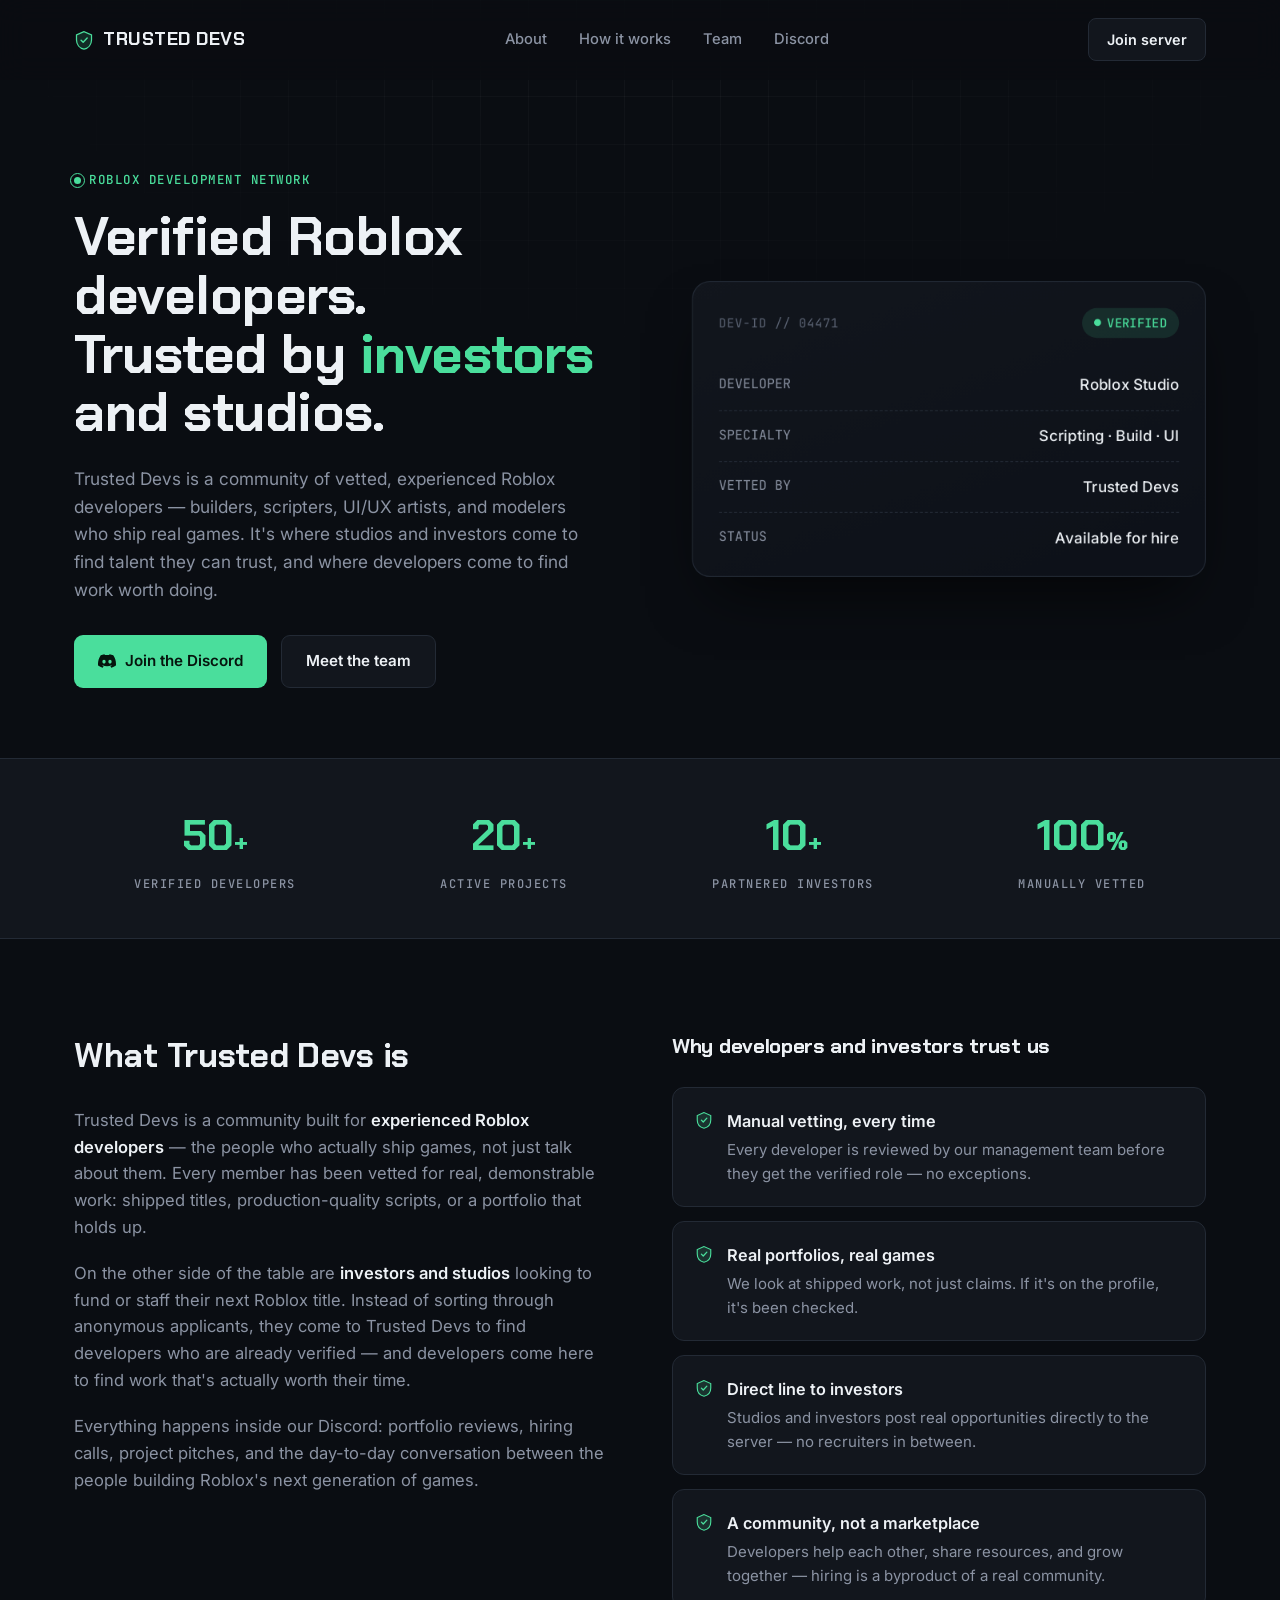
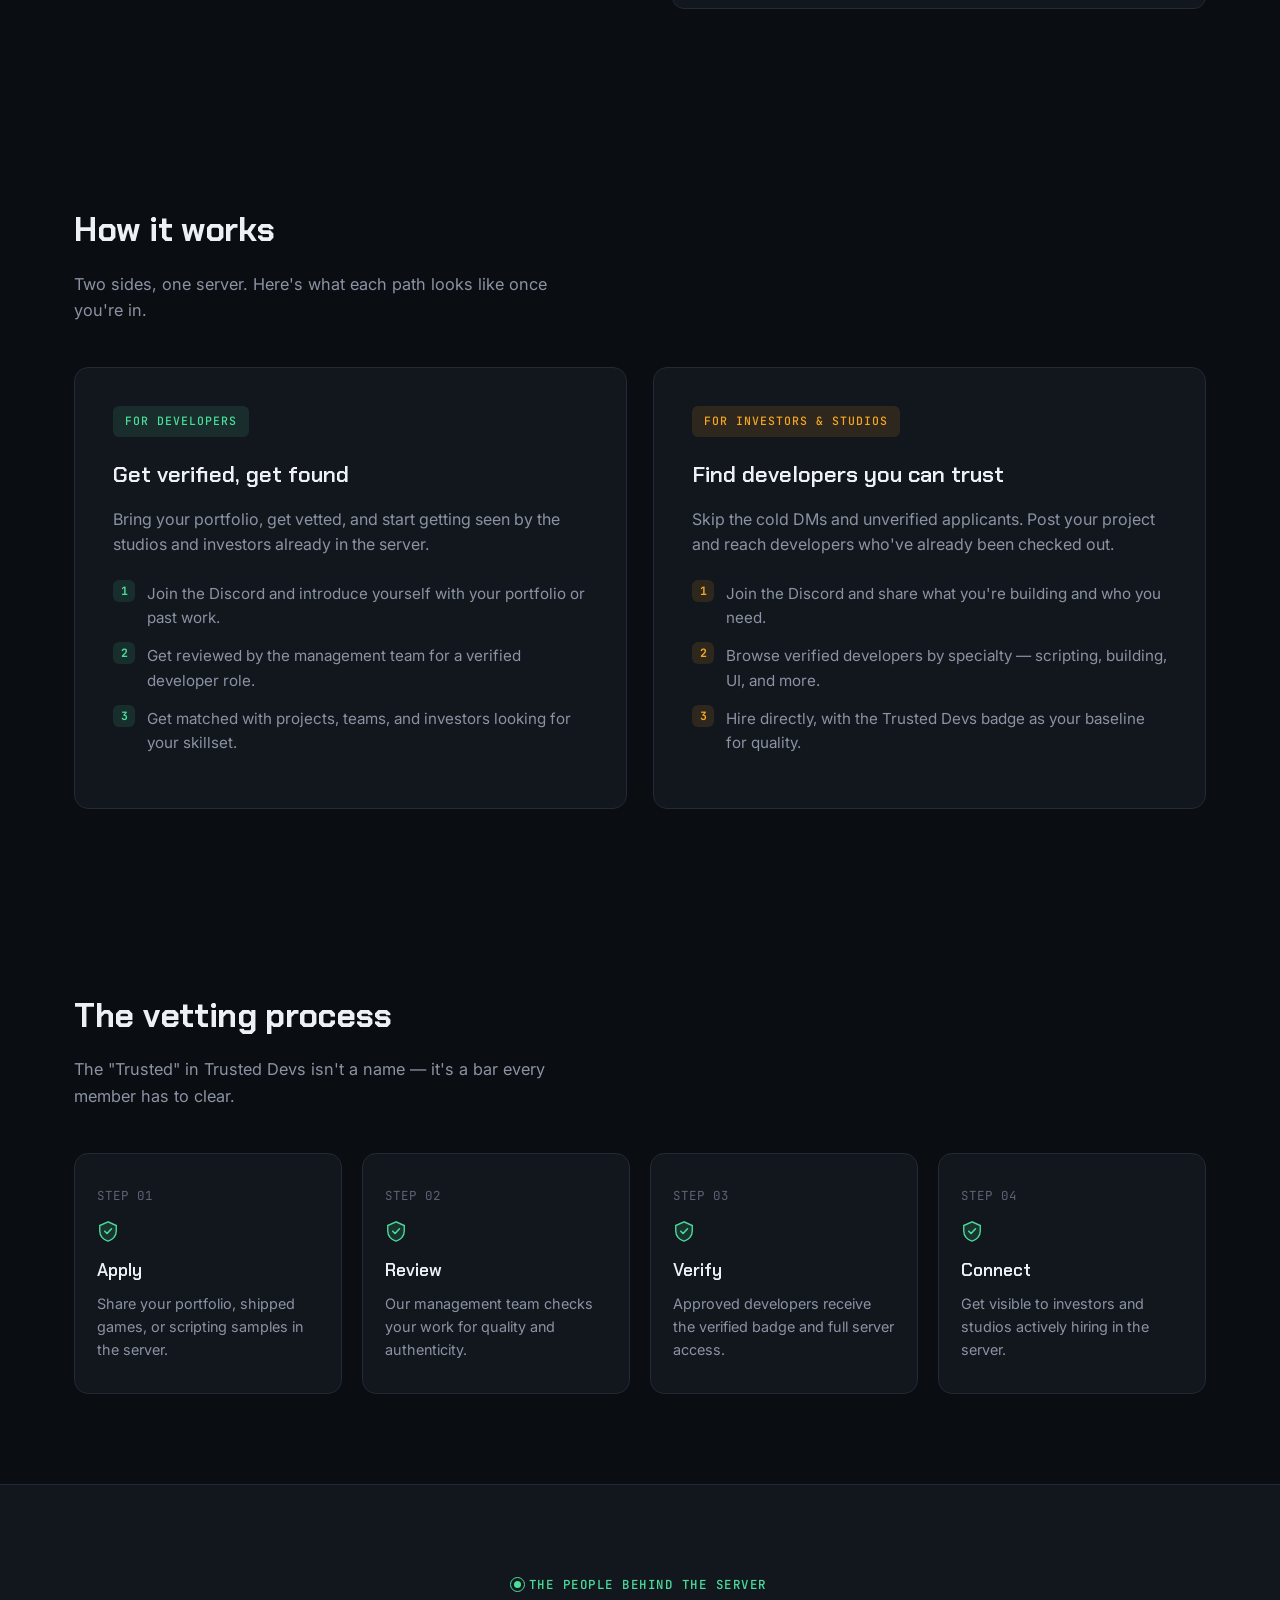
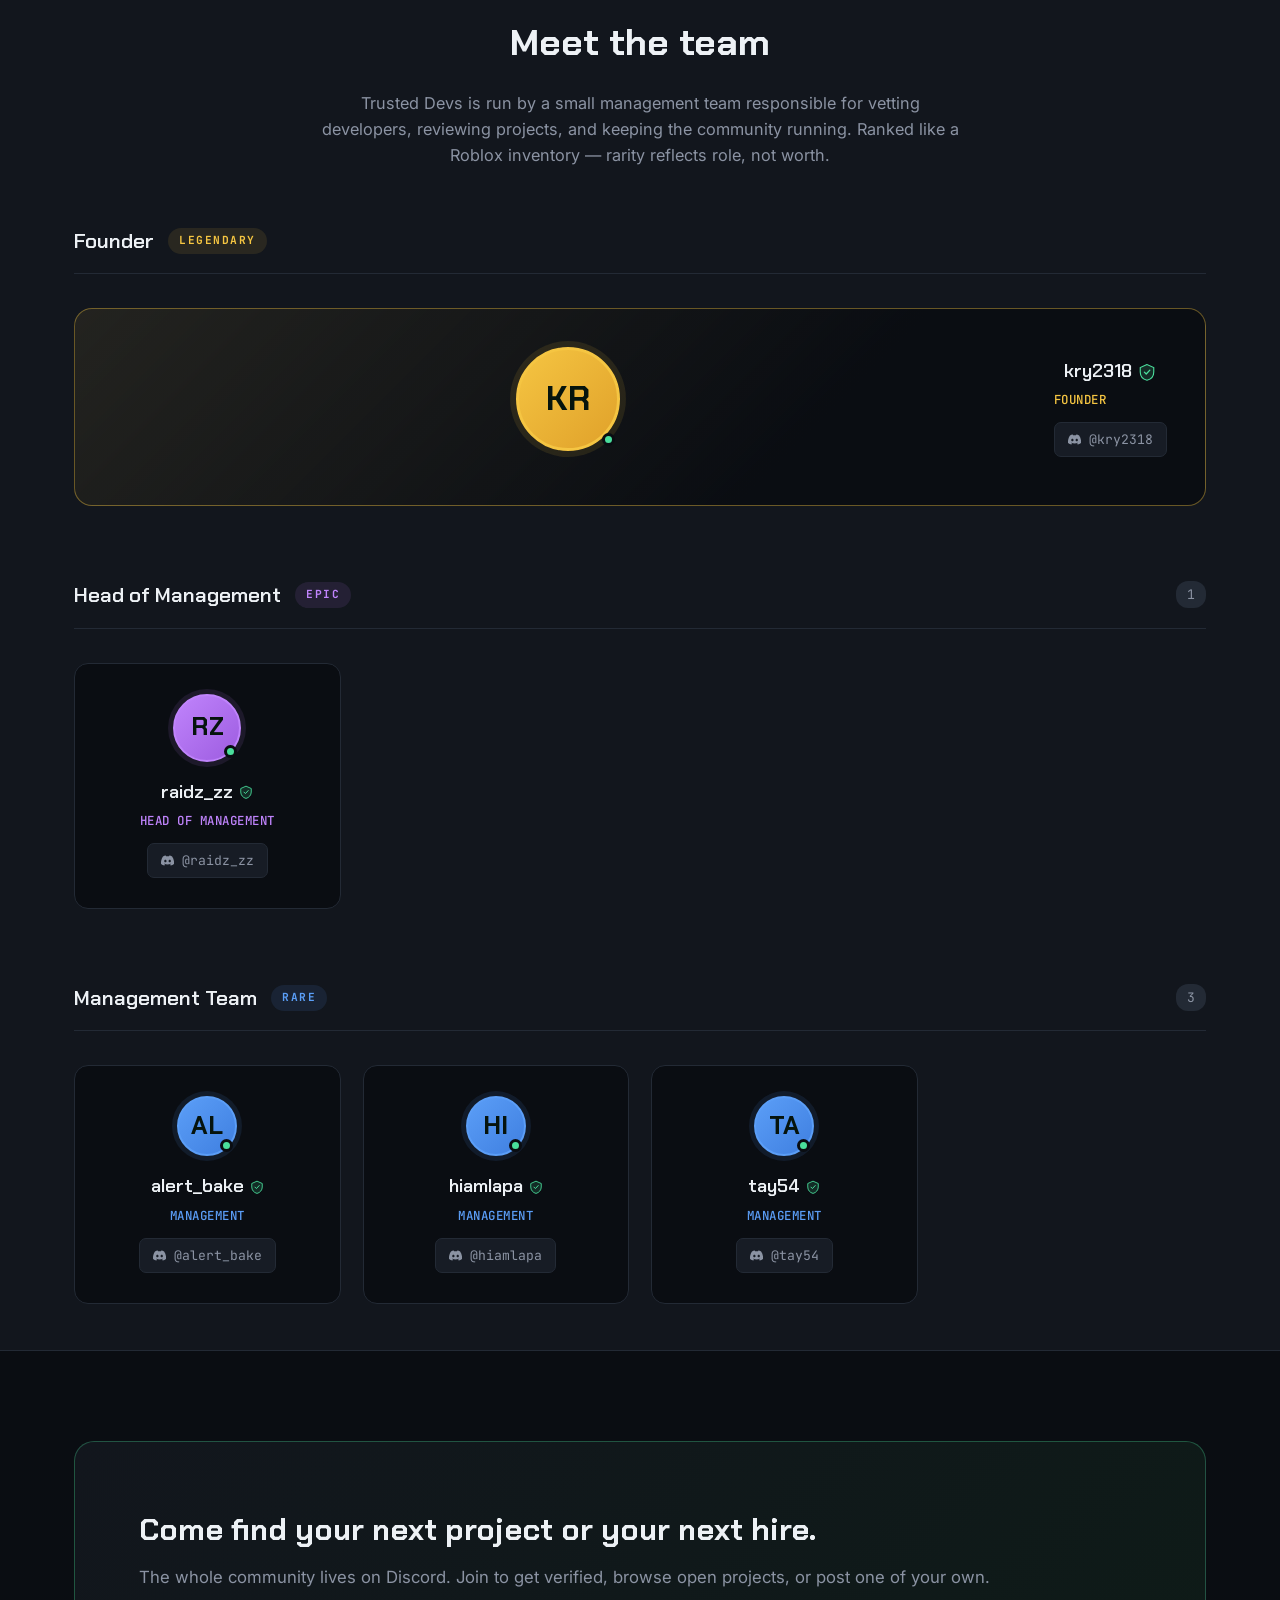
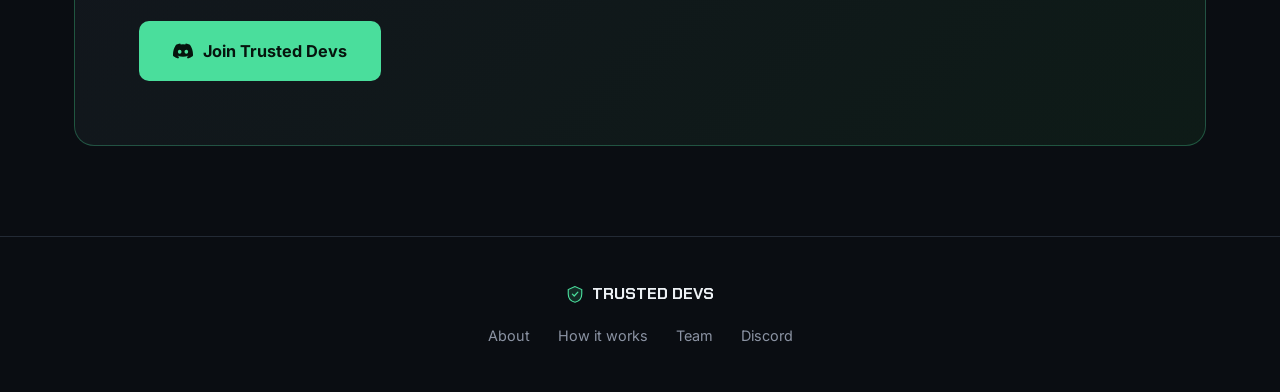
==== commit 3d45bb14: "Update index.html" ====
--- a/index.html
+++ b/index.html
@@ -3,582 +3,651 @@
 <head>
 <meta charset="UTF-8">
 <meta name="viewport" content="width=device-width, initial-scale=1.0">
-<title>Trusted Devs Verified Roblox Developers</title>
+<title>Trusted Devs — Verified Roblox Developers</title>
+<link rel="preconnect" href="https://fonts.googleapis.com">
+<link rel="preconnect" href="https://fonts.gstatic.com" crossorigin>
+<link href="https://fonts.googleapis.com/css2?family=Chakra+Petch:wght@400;500;600;700&family=Inter:wght@400;500;600;700;800&family=JetBrains+Mono:wght@400;500;700&display=swap" rel="stylesheet">
 <style>
 /* =========================================
-   GŁÓWNE ZMIENNE (CIEMNY MOTYW)
+   TOKENS
    ========================================= */
 :root {
-  --bg: #0f172a;           /* Główne ciemne tło */
-  --panel: #1e293b;        /* Tło kart i sekcji */
-  --panel-2: #334155;      /* Ramki i detale */
-  --text: #f8fafc;         /* Jasny tekst */
-  --text-muted: #94a3b8;   /* Zgaszony tekst */
-  --accent: #5865F2;       /* Fioletowy/Niebieski (Discord) */
-  --accent-hover: #4752C4;
-  --success: #10b981;      /* Zielony status */
+  --ink: #0a0d12;
+  --ink-raised: #12161d;
+  --ink-raised-2: #171c25;
+  --ink-line: #232a35;
+  --fog: #8b93a3;
+  --fog-dim: #5c6474;
+  --paper: #edf1f5;
+
+  --verified: #4ade9c;
+  --verified-dim: rgba(74, 222, 156, 0.12);
+  --signal: #f5a623;
+
+  --legendary: #f5c542;
+  --legendary-dim: rgba(245, 197, 66, 0.1);
+  --epic: #c084fc;
+  --epic-dim: rgba(192, 132, 252, 0.1);
+  --rare: #5b9ef7;
+  --rare-dim: rgba(91, 158, 247, 0.1);
+
+  --display: 'Chakra Petch', sans-serif;
+  --body: 'Inter', sans-serif;
+  --mono: 'JetBrains Mono', monospace;
+
+  --radius: 14px;
+  --ease: cubic-bezier(.16,.84,.44,1);
+}
+
+* { box-sizing: border-box; margin: 0; padding: 0; }
+
+html { scroll-behavior: smooth; }
+
+body {
+  font-family: var(--body);
+  background: var(--ink);
+  color: var(--paper);
+  line-height: 1.6;
+  overflow-x: hidden;
+  position: relative;
+}
+
+/* ambient grid backdrop */
+body::before {
+  content: "";
+  position: fixed;
+  inset: 0;
+  z-index: 0;
+  background-image:
+    linear-gradient(to right, rgba(255,255,255,0.035) 1px, transparent 1px),
+    linear-gradient(to bottom, rgba(255,255,255,0.035) 1px, transparent 1px);
+  background-size: 48px 48px;
+  mask-image: radial-gradient(ellipse 80% 60% at 50% 0%, black 10%, transparent 70%);
+  pointer-events: none;
+}
+
+.wrap { max-width: 1180px; margin: 0 auto; padding: 0 24px; position: relative; z-index: 1; }
+a { text-decoration: none; color: inherit; }
+::selection { background: var(--verified); color: var(--ink); }
+
+:focus-visible {
+  outline: 2px solid var(--verified);
+  outline-offset: 3px;
+  border-radius: 4px;
 }
 
 /* =========================================
-   RESET I PODSTAWY
+   REVEAL / MOTION UTILITIES
    ========================================= */
-* {
-  box-sizing: border-box;
-  margin: 0;
-  padding: 0;
-}
-
-body {
-  font-family: system-ui, -apple-system, sans-serif;
-  background-color: var(--bg);
-  color: var(--text);
-  line-height: 1.6;
-}
-
-.wrap {
-  max-width: 1200px;
-  margin: 0 auto;
-  padding: 0 20px;
-}
-
-a {
-  text-decoration: none;
-  color: inherit;
-}
+.reveal {
+  opacity: 0;
+  transform: translateY(24px);
+  transition: opacity .7s var(--ease), transform .7s var(--ease);
+}
+.reveal.in-view { opacity: 1; transform: translateY(0); }
+.reveal-stagger.in-view > * { opacity: 1; transform: translateY(0); }
+.reveal-stagger > * {
+  opacity: 0;
+  transform: translateY(18px);
+  transition: opacity .6s var(--ease), transform .6s var(--ease);
+}
+.reveal-stagger > *:nth-child(1) { transition-delay: .02s; }
+.reveal-stagger > *:nth-child(2) { transition-delay: .09s; }
+.reveal-stagger > *:nth-child(3) { transition-delay: .16s; }
+.reveal-stagger > *:nth-child(4) { transition-delay: .23s; }
+.reveal-stagger > *:nth-child(5) { transition-delay: .30s; }
+.reveal-stagger > *:nth-child(6) { transition-delay: .37s; }
+
+@media (prefers-reduced-motion: reduce) {
+  html { scroll-behavior: auto; }
+  *, *::before, *::after { animation-duration: .001ms !important; animation-iteration-count: 1 !important; transition-duration: .001ms !important; }
+  .reveal, .reveal-stagger > * { opacity: 1 !important; transform: none !important; }
+}
+
+/* seal / verified check icon */
+.seal { display: inline-flex; width: var(--s, 18px); height: var(--s, 18px); color: var(--verified); flex-shrink: 0; }
+.seal svg { width: 100%; height: 100%; }
 
 /* =========================================
-   NAWIGACJA
+   NAV
    ========================================= */
 .nav {
-  padding: 20px 0;
-  border-bottom: 1px solid var(--panel);
+  padding: 18px 0;
   position: sticky;
   top: 0;
-  background: var(--bg);
   z-index: 100;
-}
-
-.nav .wrap {
-  display: flex;
-  align-items: center;
-  justify-content: space-between;
-}
+  background: rgba(10, 13, 18, 0.7);
+  backdrop-filter: blur(14px);
+  -webkit-backdrop-filter: blur(14px);
+  border-bottom: 1px solid transparent;
+  transition: border-color .3s var(--ease), padding .3s var(--ease);
+}
+.nav.scrolled { border-color: var(--ink-line); padding: 12px 0; }
+
+.nav .wrap { display: flex; align-items: center; justify-content: space-between; }
 
 .brand {
-  font-weight: bold;
-  font-size: 1.2rem;
-  display: flex;
-  align-items: center;
-  gap: 8px;
-}
-
+  font-family: var(--display);
+  font-weight: 700;
+  font-size: 1.15rem;
+  letter-spacing: 0.5px;
+  display: flex;
+  align-items: center;
+  gap: 9px;
+}
+.brand .seal { --s: 20px; }
+
+.nav-links { display: flex; align-items: center; }
 .nav-links a {
-  margin: 0 15px;
-  color: var(--text-muted);
-  transition: color 0.2s;
+  margin: 0 16px;
+  color: var(--fog);
+  font-size: 0.92rem;
   font-weight: 500;
-}
-
-.nav-links a:hover, .nav-links a.active {
-  color: var(--text);
-}
+  transition: color .2s;
+  position: relative;
+}
+.nav-links a::after {
+  content: "";
+  position: absolute;
+  left: 0; bottom: -4px;
+  width: 0; height: 1px;
+  background: var(--verified);
+  transition: width .25s var(--ease);
+}
+.nav-links a:hover { color: var(--paper); }
+.nav-links a:hover::after { width: 100%; }
 
 .nav-cta {
-  background: var(--panel);
-  padding: 8px 16px;
-  border-radius: 6px;
-  font-weight: bold;
-  border: 1px solid var(--panel-2);
-  transition: 0.2s;
-}
-
-.nav-cta:hover {
-  background: var(--panel-2);
-}
+  background: var(--ink-raised);
+  padding: 9px 18px;
+  border-radius: 8px;
+  font-weight: 600;
+  font-size: 0.9rem;
+  border: 1px solid var(--ink-line);
+  transition: .2s var(--ease);
+}
+.nav-cta:hover { background: var(--ink-raised-2); border-color: var(--verified); transform: translateY(-1px); }
 
 /* =========================================
-   SEKCJA GŁÓWNA (HERO)
+   HERO
    ========================================= */
-.hero {
-  padding: 80px 0;
-}
+.hero { padding: 90px 0 70px; position: relative; }
 
 .hero-grid {
   display: grid;
-  grid-template-columns: 1fr 1fr;
-  gap: 40px;
+  grid-template-columns: 1.05fr 0.95fr;
+  gap: 50px;
   align-items: center;
 }
 
 .eyebrow {
-  color: var(--accent);
-  font-weight: bold;
+  color: var(--verified);
+  font-family: var(--mono);
+  font-weight: 500;
   text-transform: uppercase;
-  font-size: 0.85rem;
-  margin-bottom: 15px;
+  font-size: 0.78rem;
+  margin-bottom: 18px;
+  letter-spacing: 1.5px;
+  display: flex;
+  align-items: center;
+  gap: 8px;
+}
+.eyebrow .pulse-dot { width: 7px; height: 7px; border-radius: 50%; background: var(--verified); position: relative; }
+.eyebrow .pulse-dot::after {
+  content: "";
+  position: absolute; inset: -4px;
+  border-radius: 50%;
+  border: 1px solid var(--verified);
+  animation: pulse-ring 2s var(--ease) infinite;
+}
+@keyframes pulse-ring {
+  0% { transform: scale(0.6); opacity: 0.8; }
+  100% { transform: scale(2.2); opacity: 0; }
+}
+
+h1 {
+  font-family: var(--display);
+  font-weight: 700;
+  font-size: 3.4rem;
+  line-height: 1.08;
+  margin: 0 0 22px 0;
+  letter-spacing: -0.5px;
+}
+.accent { color: var(--verified); }
+
+.lead {
+  font-size: 1.08rem;
+  color: var(--fog);
+  margin-bottom: 32px;
+  max-width: 46ch;
+}
+
+.hero-cta { display: flex; gap: 14px; flex-wrap: wrap; }
+
+.btn {
+  padding: 13px 24px;
+  border-radius: 9px;
+  font-weight: 600;
+  font-size: 0.95rem;
+  display: inline-flex;
+  align-items: center;
+  gap: 9px;
+  transition: transform .2s var(--ease), box-shadow .2s var(--ease), background .2s;
+  position: relative;
+  overflow: hidden;
+}
+.btn-primary {
+  background: var(--verified);
+  color: #06140d;
+}
+.btn-primary:hover { transform: translateY(-2px); box-shadow: 0 10px 30px -8px rgba(74,222,156,0.55); }
+.btn-primary::before {
+  content: "";
+  position: absolute; top: 0; left: -60%;
+  width: 40%; height: 100%;
+  background: linear-gradient(120deg, transparent, rgba(255,255,255,0.45), transparent);
+  transform: skewX(-20deg);
+  transition: left .5s var(--ease);
+}
+.btn-primary:hover::before { left: 130%; }
+
+.btn-ghost {
+  border: 1px solid var(--ink-line);
+  background: var(--ink-raised);
+  color: var(--paper);
+}
+.btn-ghost:hover { border-color: var(--fog-dim); transform: translateY(-2px); }
+
+/* ID CARD — signature hero element */
+.card-stage { perspective: 1200px; }
+
+.id-card {
+  background: linear-gradient(160deg, var(--ink-raised) 0%, #0d1119 100%);
+  padding: 26px;
+  border-radius: 18px;
+  border: 1px solid var(--ink-line);
+  box-shadow: 0 30px 60px -20px rgba(0,0,0,0.7);
+  transform-style: preserve-3d;
+  transition: transform .15s ease-out, box-shadow .3s;
+  animation: stamp-in .7s var(--ease) both;
+  animation-delay: .15s;
+  will-change: transform;
+}
+@keyframes stamp-in {
+  0% { opacity: 0; transform: scale(1.25) rotate(-8deg); }
+  60% { opacity: 1; }
+  100% { opacity: 1; transform: scale(1) rotate(0deg); }
+}
+
+.id-top {
+  display: flex;
+  justify-content: space-between;
+  align-items: center;
+  margin-bottom: 22px;
+  font-family: var(--mono);
+  font-size: 0.78rem;
+  color: var(--fog-dim);
   letter-spacing: 1px;
-}
-
-h1 {
-  font-size: 3.5rem;
-  line-height: 1.1;
-  margin: 0 0 20px 0;
-}
-
-.accent {
-  color: var(--accent);
-}
-
-.lead {
-  font-size: 1.1rem;
-  color: var(--text-muted);
-  margin-bottom: 30px;
-}
-
-.hero-cta {
-  display: flex;
-  gap: 15px;
-}
-
-.btn {
-  padding: 12px 24px;
-  border-radius: 6px;
-  font-weight: bold;
-  display: flex;
-  align-items: center;
-  gap: 8px;
-  transition: background 0.2s;
-}
-
-.btn-primary {
-  background: var(--accent);
-  color: #fff;
-}
-
-.btn-primary:hover {
-  background: var(--accent-hover);
-}
-
-.btn-ghost {
-  border: 1px solid var(--panel-2);
-  background: var(--panel);
-}
-
-.btn-ghost:hover {
-  background: var(--panel-2);
-}
-
-/* KARTA ID (Prawa strona Hero) */
-.id-card {
-  background: var(--panel);
-  padding: 24px;
-  border-radius: 12px;
-  border: 1px solid var(--panel-2);
-  box-shadow: 0 10px 30px rgba(0,0,0,0.5);
-}
-
-.id-top {
+  text-transform: uppercase;
+}
+
+.id-status {
+  color: var(--verified);
+  display: flex;
+  align-items: center;
+  gap: 6px;
+  background: var(--verified-dim);
+  padding: 5px 12px;
+  border-radius: 20px;
+  font-size: 0.78rem;
+  font-family: var(--mono);
+  font-weight: 500;
+  letter-spacing: 0.5px;
+}
+.dot { display: inline-block; width: 7px; height: 7px; background: var(--verified); border-radius: 50%; animation: blink 2.4s ease-in-out infinite; }
+@keyframes blink { 0%,100% { opacity: 1; } 50% { opacity: 0.35; } }
+
+.id-row {
   display: flex;
   justify-content: space-between;
-  margin-bottom: 20px;
-  font-weight: bold;
-}
-
-.id-status {
-  color: var(--success);
-  display: flex;
-  align-items: center;
-  gap: 6px;
-  background: rgba(16, 185, 129, 0.1);
-  padding: 4px 10px;
-  border-radius: 20px;
-  font-size: 0.85rem;
-}
-
-.dot {
-  display: inline-block;
-  width: 8px;
-  height: 8px;
-  background: var(--success);
-  border-radius: 50%;
-}
-
-.id-row {
-  display: flex;
-  justify-content: space-between;
-  padding: 12px 0;
-  border-bottom: 1px solid var(--panel-2);
-}
-
-.id-row:last-child {
-  border-bottom: none;
-  padding-bottom: 0;
-}
-
-.id-row span:first-child {
-  color: var(--text-muted);
-}
+  padding: 13px 0;
+  border-bottom: 1px dashed var(--ink-line);
+  font-size: 0.94rem;
+}
+.id-row:last-child { border-bottom: none; padding-bottom: 0; }
+.id-row span:first-child { color: var(--fog); font-family: var(--mono); font-size: 0.83rem; }
+.id-row span:last-child { font-weight: 500; }
 
 /* =========================================
-   STATYSTYKI
+   STATS
    ========================================= */
 .stat-strip {
-  background: var(--panel);
-  padding: 40px 0;
-  border-top: 1px solid var(--panel-2);
-  border-bottom: 1px solid var(--panel-2);
-}
-
-.stat-strip .wrap {
-  display: flex;
-  justify-content: space-around;
-  text-align: center;
-}
-
+  background: var(--ink-raised);
+  padding: 44px 0;
+  border-top: 1px solid var(--ink-line);
+  border-bottom: 1px solid var(--ink-line);
+}
+.stat-strip .wrap { display: flex; justify-content: space-around; text-align: center; flex-wrap: wrap; gap: 24px; }
 .stat .num {
-  font-size: 2.5rem;
-  font-weight: bold;
-  color: var(--accent);
-}
-
-.stat .u {
-  font-size: 1.5rem;
-  color: var(--text);
-}
-
+  font-family: var(--display);
+  font-size: 2.6rem;
+  font-weight: 700;
+  color: var(--verified);
+  font-variant-numeric: tabular-nums;
+}
+.stat .u { font-size: 1.6rem; }
 .stat .lbl {
-  font-size: 0.85rem;
-  color: var(--text-muted);
-  font-weight: bold;
-  letter-spacing: 1px;
-  margin-top: 5px;
+  font-family: var(--mono);
+  font-size: 0.75rem;
+  color: var(--fog);
+  font-weight: 500;
+  letter-spacing: 1.5px;
+  margin-top: 6px;
+  text-transform: uppercase;
 }
 
 /* =========================================
-   SEKCJE (ABOUT, HOW IT WORKS)
+   SECTIONS
    ========================================= */
-section {
-  padding: 80px 0;
-}
+section { padding: 90px 0; }
 
 .section-head h2 {
-  font-size: 2.2rem;
-  margin-bottom: 15px;
-}
-
-.about-grid {
-  display: grid;
-  grid-template-columns: 1fr 1fr;
-  gap: 60px;
-}
-
-.about-grid p {
-  color: var(--text-muted);
-  margin-bottom: 20px;
-  font-size: 1.1rem;
-}
-
-.about-grid strong {
-  color: var(--text);
-}
-
-.check-list {
-  list-style: none;
-}
-
+  font-family: var(--display);
+  font-weight: 700;
+  font-size: 2.1rem;
+  margin-bottom: 14px;
+  letter-spacing: -0.3px;
+}
+.section-head p { color: var(--fog); font-size: 1.02rem; max-width: 52ch; }
+
+.about-grid { display: grid; grid-template-columns: 1fr 1fr; gap: 64px; }
+.about-grid p { color: var(--fog); margin-bottom: 20px; font-size: 1.04rem; }
+.about-grid strong { color: var(--paper); font-weight: 600; }
+
+.check-list { list-style: none; }
 .check-list li {
-  background: var(--panel);
-  padding: 20px;
-  border-radius: 8px;
-  margin-bottom: 16px;
-  border: 1px solid var(--panel-2);
-}
-
-.check-list b {
-  display: block;
-  font-size: 1.1rem;
-  color: var(--text);
-  margin-bottom: 5px;
-}
-
-.check-list div {
-  color: var(--text-muted);
-}
-
-/* KARTY "HOW IT WORKS" */
-.paths {
-  display: grid;
-  grid-template-columns: 1fr 1fr;
-  gap: 30px;
-  margin-top: 40px;
-}
-
+  background: var(--ink-raised);
+  padding: 20px 22px;
+  border-radius: 12px;
+  margin-bottom: 14px;
+  border: 1px solid var(--ink-line);
+  display: flex;
+  gap: 14px;
+  transition: border-color .25s var(--ease), transform .25s var(--ease);
+}
+.check-list li:hover { border-color: rgba(74,222,156,0.35); transform: translateX(4px); }
+.check-list .seal { margin-top: 3px; --s: 18px; }
+.check-list b { display: block; font-size: 1.02rem; color: var(--paper); margin-bottom: 4px; font-weight: 600; }
+.check-list div.desc { color: var(--fog); font-size: 0.94rem; }
+
+/* HOW IT WORKS */
+.paths { display: grid; grid-template-columns: 1fr 1fr; gap: 26px; margin-top: 44px; }
 .path-card {
-  background: var(--panel);
-  padding: 40px;
-  border-radius: 12px;
-  border: 1px solid var(--panel-2);
-}
+  background: var(--ink-raised);
+  padding: 38px;
+  border-radius: var(--radius);
+  border: 1px solid var(--ink-line);
+  transition: transform .3s var(--ease), border-color .3s var(--ease), box-shadow .3s var(--ease);
+}
+.path-card:hover { transform: translateY(-6px); box-shadow: 0 20px 40px -20px rgba(0,0,0,0.6); }
+.path-card.dev:hover { border-color: rgba(74,222,156,0.4); }
+.path-card.investor:hover { border-color: rgba(245,166,35,0.4); }
 
 .tag {
   display: inline-block;
-  background: var(--panel-2);
   padding: 6px 12px;
   border-radius: 6px;
-  font-size: 0.8rem;
-  font-weight: bold;
+  font-size: 0.72rem;
+  font-family: var(--mono);
+  font-weight: 500;
   margin-bottom: 20px;
-  color: var(--text);
-}
-
-.path-card h3 {
-  font-size: 1.5rem;
-  margin-bottom: 15px;
-}
-
-.path-card p {
-  color: var(--text-muted);
-  margin-bottom: 25px;
-}
-
-.path-card ol {
-  padding-left: 20px;
-  color: var(--text-muted);
-}
-
+  letter-spacing: 1px;
+  text-transform: uppercase;
+}
+.path-card.dev .tag { background: var(--verified-dim); color: var(--verified); }
+.path-card.investor .tag { background: rgba(245,166,35,0.12); color: var(--signal); }
+
+.path-card h3 { font-family: var(--display); font-size: 1.4rem; margin-bottom: 14px; font-weight: 600; }
+.path-card p { color: var(--fog); margin-bottom: 24px; }
+.path-card ol { padding-left: 0; color: var(--fog); list-style: none; counter-reset: step; }
 .path-card ol li {
-  margin-bottom: 12px;
-}
+  margin-bottom: 14px;
+  padding-left: 34px;
+  position: relative;
+  counter-increment: step;
+  font-size: 0.95rem;
+}
+.path-card ol li::before {
+  content: counter(step);
+  position: absolute; left: 0; top: -2px;
+  width: 22px; height: 22px;
+  border-radius: 6px;
+  display: flex; align-items: center; justify-content: center;
+  font-family: var(--mono);
+  font-size: 0.72rem;
+  font-weight: 700;
+}
+.path-card.dev ol li::before { background: var(--verified-dim); color: var(--verified); }
+.path-card.investor ol li::before { background: rgba(245,166,35,0.12); color: var(--signal); }
 
 /* VETTING STEPS */
-.vet-steps {
-  display: grid;
-  grid-template-columns: repeat(4, 1fr);
-  gap: 20px;
-  margin-top: 40px;
-}
-
+.vet-steps { display: grid; grid-template-columns: repeat(4, 1fr); gap: 20px; margin-top: 44px; position: relative; }
 .vet-step {
-  background: var(--panel);
+  background: var(--ink-raised);
+  padding: 32px 22px;
+  border-radius: var(--radius);
+  text-align: left;
+  border: 1px solid var(--ink-line);
+  position: relative;
+  transition: transform .3s var(--ease), border-color .3s var(--ease);
+}
+.vet-step:hover { transform: translateY(-5px); border-color: rgba(74,222,156,0.35); }
+.vet-step .step-num {
+  font-family: var(--mono);
+  color: var(--fog-dim);
+  font-size: 0.78rem;
+  letter-spacing: 1px;
+  margin-bottom: 14px;
+  display: block;
+}
+.vet-step .seal { --s: 22px; margin-bottom: 14px; }
+.vet-step h4 { font-family: var(--display); font-size: 1.1rem; margin: 0 0 8px; font-weight: 600; }
+.vet-step p { color: var(--fog); font-size: 0.9rem; }
+
+/* =========================================
+   TEAM — rarity system (signature element)
+   ========================================= */
+.team-section { background: var(--ink-raised); border-top: 1px solid var(--ink-line); border-bottom: 1px solid var(--ink-line); position: relative; }
+
+.team-hero { text-align: center; padding: 90px 0 30px; max-width: 640px; margin: 0 auto; }
+.team-hero h2 { font-family: var(--display); font-size: 2.3rem; margin-bottom: 18px; font-weight: 700; }
+.team-hero p { color: var(--fog); font-size: 1.02rem; }
+
+.tier { padding: 26px 0; }
+.tier-head {
+  border-bottom: 1px solid var(--ink-line);
+  margin-bottom: 34px;
+  padding-bottom: 16px;
+  display: flex;
+  align-items: center;
+  gap: 14px;
+}
+.tier-head h2 { font-family: var(--display); font-size: 1.3rem; font-weight: 600; }
+.rarity-chip {
+  font-family: var(--mono);
+  font-size: 0.7rem;
+  font-weight: 700;
+  letter-spacing: 1.5px;
+  text-transform: uppercase;
+  padding: 4px 11px;
+  border-radius: 20px;
+}
+.rarity-chip.legendary { background: var(--legendary-dim); color: var(--legendary); }
+.rarity-chip.epic { background: var(--epic-dim); color: var(--epic); }
+.rarity-chip.rare { background: var(--rare-dim); color: var(--rare); }
+.count { margin-left: auto; background: var(--ink-line); padding: 3px 11px; border-radius: 12px; font-size: 0.82rem; font-family: var(--mono); color: var(--fog); }
+
+.grid-cards { display: grid; grid-template-columns: repeat(auto-fill, minmax(210px, 1fr)); gap: 22px; margin-bottom: 20px; }
+
+.founder-card {
+  background: linear-gradient(135deg, rgba(245,197,66,0.08), var(--ink) 65%);
+  padding: 38px;
+  border-radius: 18px;
+  display: flex;
+  gap: 30px;
+  align-items: center;
+  margin-bottom: 20px;
+  border: 1px solid rgba(245,197,66,0.4);
+  position: relative;
+  overflow: hidden;
+  transition: transform .3s var(--ease), box-shadow .3s var(--ease);
+}
+.founder-card:hover { transform: translateY(-4px); box-shadow: 0 25px 50px -20px rgba(245,197,66,0.25); }
+.founder-card::after {
+  content: "";
+  position: absolute; inset: -1px;
+  border-radius: 18px;
+  padding: 1px;
+  background: conic-gradient(from var(--a, 0deg), transparent 0%, rgba(245,197,66,0.7) 8%, transparent 18%);
+  -webkit-mask: linear-gradient(#000 0 0) content-box, linear-gradient(#000 0 0);
+  -webkit-mask-composite: xor;
+  mask-composite: exclude;
+  animation: rotate-sheen 5s linear infinite;
+  pointer-events: none;
+}
+@keyframes rotate-sheen { to { --a: 360deg; } }
+
+.member-card {
+  background: var(--ink);
   padding: 30px 20px;
-  border-radius: 12px;
+  border-radius: 14px;
   text-align: center;
-  border: 1px solid var(--panel-2);
-}
-
-.vet-step h4 {
-  font-size: 1.2rem;
-  margin: 15px 0 10px;
-}
-
-.vet-step p {
-  color: var(--text-muted);
-  font-size: 0.95rem;
+  border: 1px solid var(--ink-line);
+  transition: transform .25s var(--ease), border-color .25s var(--ease), box-shadow .25s var(--ease);
+}
+.member-card:hover { transform: translateY(-6px); }
+.tier-epic .member-card:hover { border-color: var(--epic); box-shadow: 0 16px 34px -18px rgba(192,132,252,0.45); }
+.tier-rare .member-card:hover { border-color: var(--rare); box-shadow: 0 16px 34px -18px rgba(91,158,247,0.45); }
+
+.avatar {
+  border-radius: 50%;
+  display: flex;
+  align-items: center;
+  justify-content: center;
+  font-family: var(--display);
+  font-weight: 700;
+  font-size: 1.6rem;
+  margin: 0 auto 16px;
+  position: relative;
+  color: #06140d;
+}
+.avatar-lg { width: 104px; height: 104px; font-size: 2.1rem; border: 3px solid var(--legendary); box-shadow: 0 0 0 6px var(--legendary-dim); }
+.avatar-md { width: 68px; height: 68px; border: 2px solid var(--epic); box-shadow: 0 0 0 5px var(--epic-dim); }
+.avatar-sm { width: 60px; height: 60px; border: 2px solid var(--rare); box-shadow: 0 0 0 5px var(--rare-dim); }
+
+.status {
+  position: absolute;
+  bottom: 2px; right: 2px;
+  width: 13px; height: 13px;
+  background: var(--verified);
+  border-radius: 50%;
+  border: 3px solid var(--ink);
+}
+
+.member-name { font-family: var(--display); font-weight: 600; font-size: 1.15rem; margin-bottom: 4px; display: flex; align-items: center; justify-content: center; gap: 6px; }
+.member-role { font-family: var(--mono); font-size: 0.78rem; margin-bottom: 12px; font-weight: 500; letter-spacing: 0.5px; text-transform: uppercase; }
+.tier-legendary .member-role { color: var(--legendary); }
+.tier-epic .member-role { color: var(--epic); }
+.tier-rare .member-role { color: var(--rare); }
+
+.dc-chip {
+  display: inline-flex;
+  align-items: center;
+  gap: 8px;
+  background: var(--ink-raised-2);
+  padding: 6px 13px;
+  border-radius: 7px;
+  font-size: 0.82rem;
+  font-family: var(--mono);
+  color: var(--fog);
+  border: 1px solid var(--ink-line);
 }
 
 /* =========================================
-   DOLNE CTA I STOPKA
+   CTA + FOOTER
    ========================================= */
 .cta-band {
-  background: linear-gradient(135deg, var(--panel), #2e1065);
-  padding: 60px;
-  border-radius: 16px;
-  border: 1px solid var(--accent);
+  background: linear-gradient(135deg, var(--ink-raised), #0d1c16 120%);
+  padding: 64px;
+  border-radius: 20px;
+  border: 1px solid rgba(74,222,156,0.3);
   display: flex;
   justify-content: space-between;
   align-items: center;
-}
-
-.cta-text h3 {
-  font-size: 2rem;
-  margin-bottom: 10px;
-}
-
-.cta-text p {
-  color: var(--text-muted);
-  font-size: 1.1rem;
-}
+  gap: 30px;
+  flex-wrap: wrap;
+  position: relative;
+  overflow: hidden;
+}
+.cta-text h3 { font-family: var(--display); font-size: 1.9rem; margin-bottom: 10px; font-weight: 700; }
+.cta-text p { color: var(--fog); font-size: 1.05rem; }
 
 .discord-btn {
-  background: var(--accent);
-  padding: 16px 32px;
-  border-radius: 8px;
-  font-weight: bold;
-  font-size: 1.1rem;
+  background: var(--verified);
+  color: #06140d;
+  padding: 17px 34px;
+  border-radius: 10px;
+  font-weight: 700;
+  font-size: 1.02rem;
   display: flex;
   align-items: center;
   gap: 10px;
   white-space: nowrap;
-}
-
-.discord-btn:hover {
-  background: var(--accent-hover);
-}
-
-footer {
-  padding: 40px 0;
-  border-top: 1px solid var(--panel);
-  text-align: center;
-  color: var(--text-muted);
-}
-
-.f-brand {
-  font-weight: bold;
-  color: var(--text);
-  margin-bottom: 15px;
-}
+  transition: transform .2s var(--ease), box-shadow .2s var(--ease);
+}
+.discord-btn:hover { transform: translateY(-2px) scale(1.02); box-shadow: 0 14px 34px -10px rgba(74,222,156,0.55); }
+
+footer { padding: 44px 0; border-top: 1px solid var(--ink-line); text-align: center; color: var(--fog); }
+.f-brand { font-family: var(--display); font-weight: 700; color: var(--paper); margin-bottom: 16px; display: flex; align-items: center; justify-content: center; gap: 8px; }
+.f-links a { margin: 0 12px; font-size: 0.9rem; transition: color .2s; }
+.f-links a:hover { color: var(--verified); }
 
 /* =========================================
-   STYLE ZESPOŁU (TEAM SECTIONS)
+   RESPONSIVE
    ========================================= */
-.team-hero {
-  text-align: center;
-  padding: 80px 0 40px;
-  max-width: 700px;
-  margin: 0 auto;
-}
-
-.team-hero h2 {
-  font-size: 2.5rem;
-  margin-bottom: 20px;
-}
-
-.team-hero p {
-  color: var(--text-muted);
-  font-size: 1.1rem;
-}
-
-.tier {
-  padding: 20px 0;
-}
-
-.tier-head {
-  border-bottom: 1px solid var(--panel-2);
-  margin-bottom: 30px;
-  padding-bottom: 10px;
-  display: flex;
-  align-items: center;
-  gap: 15px;
-}
-
-.count {
-  background: var(--panel-2);
-  padding: 2px 10px;
-  border-radius: 12px;
-  font-size: 0.9rem;
-  font-weight: bold;
-}
-
-.grid-cards {
-  display: grid;
-  grid-template-columns: repeat(auto-fill, minmax(220px, 1fr));
-  gap: 24px;
-  margin-bottom: 60px;
-}
-
-.founder-card {
-  background: linear-gradient(135deg, var(--panel), #1e1b4b);
-  padding: 40px;
-  border-radius: 16px;
-  display: flex;
-  gap: 30px;
-  align-items: center;
-  margin-bottom: 60px;
-  border: 1px solid var(--accent);
-}
-
-.member-card {
-  background: var(--panel);
-  padding: 30px 20px;
-  border-radius: 12px;
-  text-align: center;
-  border: 1px solid var(--panel-2);
-  transition: transform 0.2s;
-}
-
-.member-card:hover {
-  transform: translateY(-5px);
-}
-
-.avatar {
-  border-radius: 50%;
-  display: flex;
-  align-items: center;
-  justify-content: center;
-  font-weight: bold;
-  font-size: 1.8rem;
-  margin: 0 auto 15px;
-  position: relative;
-  box-shadow: 0 4px 10px rgba(0,0,0,0.3);
-}
-
-.status {
-  position: absolute;
-  bottom: 2px;
-  right: 2px;
-  width: 14px;
-  height: 14px;
-  background: var(--success);
-  border-radius: 50%;
-  border: 3px solid var(--panel);
-}
-
-.member-name {
-  font-weight: bold;
-  font-size: 1.2rem;
-  margin-bottom: 5px;
-  color: var(--text);
-}
-
-.member-role {
-  color: var(--accent);
-  font-size: 0.9rem;
-  margin-bottom: 12px;
-  font-weight: bold;
-}
-
-.member-handle {
-  color: var(--text-muted);
-  font-size: 0.9rem;
-  margin-bottom: 10px;
-}
-
-.dc-chip {
-  display: inline-flex;
-  align-items: center;
-  gap: 8px;
-  background: var(--panel-2);
-  padding: 6px 12px;
-  border-radius: 6px;
-  font-size: 0.85rem;
-  margin-top: 10px;
-  color: var(--text);
-}
-
-/* Responsywność dla mniejszych ekranów */
-@media (max-width: 768px) {
-  .hero-grid, .about-grid, .paths, .vet-steps, .cta-band, .founder-card {
-    grid-template-columns: 1fr;
-    flex-direction: column;
-    text-align: center;
-  }
-  .id-card { margin-top: 20px; }
-  .nav-links { display: none; } /* Na szybko ukryte linki na telefonie */
+@media (max-width: 860px) {
+  h1 { font-size: 2.5rem; }
+  .hero-grid, .about-grid, .paths { grid-template-columns: 1fr; }
+  .vet-steps { grid-template-columns: repeat(2, 1fr); }
+  .cta-band { flex-direction: column; text-align: center; padding: 42px 28px; }
+  .founder-card { flex-direction: column; text-align: center; }
+}
+@media (max-width: 560px) {
+  .nav-links { display: none; }
+  .vet-steps { grid-template-columns: 1fr; }
+  .stat-strip .wrap { gap: 30px 20px; }
+  h1 { font-size: 2.1rem; }
+  .cta-band { padding: 32px 22px; }
 }
 </style>
 </head>
 <body>
 
-<svg width="0" height="0" style="display:none;">
+<svg width="0" height="0" style="position:absolute">
   <symbol id="icon-discord" viewBox="0 0 24 24">
     <path fill="currentColor" d="M20.317 4.369a19.79 19.79 0 0 0-4.885-1.515.074.074 0 0 0-.079.037c-.21.375-.444.864-.608 1.25a18.27 18.27 0 0 0-5.487 0 12.64 12.64 0 0 0-.617-1.25.077.077 0 0 0-.079-.037A19.736 19.736 0 0 0 3.677 4.37a.07.07 0 0 0-.032.027C.533 9.046-.32 13.58.099 18.058a.082.082 0 0 0 .031.056 19.9 19.9 0 0 0 5.993 3.03.078.078 0 0 0 .084-.028c.462-.63.874-1.295 1.226-1.994a.076.076 0 0 0-.041-.106 13.1 13.1 0 0 1-1.872-.892.077.077 0 0 1-.008-.128c.126-.094.252-.192.372-.291a.074.074 0 0 1 .077-.01c3.928 1.793 8.18 1.793 12.061 0a.073.073 0 0 1 .078.009c.12.099.246.198.373.292a.077.077 0 0 1-.006.127 12.3 12.3 0 0 1-1.873.892.076.076 0 0 0-.04.107c.36.698.772 1.362 1.225 1.993a.076.076 0 0 0 .084.028 19.84 19.84 0 0 0 6.002-3.03.077.077 0 0 0 .032-.055c.5-5.177-.838-9.674-3.549-13.66a.06.06 0 0 0-.031-.028ZM8.02 15.33c-1.183 0-2.157-1.085-2.157-2.419 0-1.333.955-2.418 2.157-2.418 1.21 0 2.176 1.094 2.157 2.418 0 1.334-.955 2.419-2.157 2.419Zm7.975 0c-1.183 0-2.157-1.085-2.157-2.419 0-1.333.955-2.418 2.157-2.418 1.21 0 2.176 1.094 2.157 2.418 0 1.334-.946 2.419-2.157 2.419Z"/>
   </symbol>
+  <symbol id="icon-check" viewBox="0 0 24 24">
+    <path d="M12 2 3 6v6c0 5.2 3.6 9.7 9 11 5.4-1.3 9-5.8 9-11V6l-9-4Z" fill="currentColor" opacity="0.15"/>
+    <path d="M12 2 3 6v6c0 5.2 3.6 9.7 9 11 5.4-1.3 9-5.8 9-11V6l-9-4Z" stroke="currentColor" stroke-width="1.5" fill="none"/>
+    <path d="M8.5 12.2 11 14.7l4.8-5.2" stroke="currentColor" stroke-width="1.7" fill="none" stroke-linecap="round" stroke-linejoin="round"/>
+  </symbol>
 </svg>
 
-<nav class="nav">
+<nav class="nav" id="nav">
   <div class="wrap">
     <a href="#" class="brand">
-      <span class="seal"></span>
+      <span class="seal"><svg><use href="#icon-check"/></svg></span>
       TRUSTED DEVS
     </a>
     <div class="nav-links">
@@ -594,11 +663,11 @@
 <header class="hero">
   <div class="wrap hero-grid">
     <div>
-      <div class="eyebrow"><span class="dot"></span> Roblox development network</div>
+      <div class="eyebrow"><span class="pulse-dot"></span> Roblox development network</div>
       <h1>Verified Roblox developers.<br>Trusted by <span class="accent">investors</span> and studios.</h1>
-      <p class="lead">Trusted Devs is a community of vetted, experienced Roblox developers builders, scripters, UI/UX artists, and modelers who ship real games. It's where studios and investors come to find talent they can trust, and where developers come to find work worth doing.</p>
+      <p class="lead">Trusted Devs is a community of vetted, experienced Roblox developers — builders, scripters, UI/UX artists, and modelers who ship real games. It's where studios and investors come to find talent they can trust, and where developers come to find work worth doing.</p>
       <div class="hero-cta">
-        <a href="#join" class="btn btn-primary">
+        <a href="https://discord.gg/JzaUg9qeQ" target="_blank" rel="noopener" class="btn btn-primary">
           <svg width="18" height="18"><use href="#icon-discord"></use></svg>
           Join the Discord
         </a>
@@ -606,58 +675,56 @@
       </div>
     </div>
 
-    <div class="id-card">
-      <div class="id-top">
-        <span class="seal"></span>
-        <span class="id-status"><span class="dot"></span> VERIFIED</span>
-      </div>
-      <div class="id-row"><span>Developer</span><span>Roblox Studio</span></div>
-      <div class="id-row"><span>Specialty</span><span>Scripting · Build · UI</span></div>
-      <div class="id-row"><span>Vetted by</span><span>Trusted Devs</span></div>
-      <div class="id-row"><span>Status</span><span>Available for hire</span></div>
+    <div class="card-stage">
+      <div class="id-card" id="idCard">
+        <div class="id-top">
+          <span>Dev-ID // 04471</span>
+          <span class="id-status"><span class="dot"></span> VERIFIED</span>
+        </div>
+        <div class="id-row"><span>DEVELOPER</span><span>Roblox Studio</span></div>
+        <div class="id-row"><span>SPECIALTY</span><span>Scripting · Build · UI</span></div>
+        <div class="id-row"><span>VETTED BY</span><span>Trusted Devs</span></div>
+        <div class="id-row"><span>STATUS</span><span>Available for hire</span></div>
+      </div>
     </div>
   </div>
 </header>
 
 <div class="stat-strip">
   <div class="wrap">
-    <div class="stat"><div class="num">50<span class="u">+</span></div><div class="lbl">VERIFIED DEVELOPERS</div></div>
-    <div class="stat"><div class="num">20<span class="u">+</span></div><div class="lbl">ACTIVE PROJECTS</div></div>
-    <div class="stat"><div class="num">10<span class="u">+</span></div><div class="lbl">PARTNERED INVESTORS</div></div>
-    <div class="stat"><div class="num">100<span class="u">%</span></div><div class="lbl">MANUALLY VETTED</div></div>
+    <div class="stat"><div class="num"><span class="counter" data-target="50">0</span><span class="u">+</span></div><div class="lbl">Verified developers</div></div>
+    <div class="stat"><div class="num"><span class="counter" data-target="20">0</span><span class="u">+</span></div><div class="lbl">Active projects</div></div>
+    <div class="stat"><div class="num"><span class="counter" data-target="10">0</span><span class="u">+</span></div><div class="lbl">Partnered investors</div></div>
+    <div class="stat"><div class="num"><span class="counter" data-target="100">0</span><span class="u">%</span></div><div class="lbl">Manually vetted</div></div>
   </div>
 </div>
 
 <section id="about">
   <div class="wrap about-grid">
-    <div>
-      <div class="section-head" style="margin-bottom:24px;">
-        <h2>What Trusted Devs is</h2>
-      </div>
-      <p>Trusted Devs is a community built for <strong>experienced Roblox developers</strong>  the people who actually ship games, not just talk about them. Every member has been vetted for real, demonstrable work: shipped titles, production-quality scripts, or a portfolio that holds up.</p>
-      <p>On the other side of the table are <strong>investors and studios</strong> looking to fund or staff their next Roblox title. Instead of sorting through anonymous applicants, they come to Trusted Devs to find developers who are already verified and developers come here to find work that's actually worth their time.</p>
+    <div class="reveal">
+      <div class="section-head" style="margin-bottom:24px;"><h2>What Trusted Devs is</h2></div>
+      <p>Trusted Devs is a community built for <strong>experienced Roblox developers</strong> — the people who actually ship games, not just talk about them. Every member has been vetted for real, demonstrable work: shipped titles, production-quality scripts, or a portfolio that holds up.</p>
+      <p>On the other side of the table are <strong>investors and studios</strong> looking to fund or staff their next Roblox title. Instead of sorting through anonymous applicants, they come to Trusted Devs to find developers who are already verified — and developers come here to find work that's actually worth their time.</p>
       <p>Everything happens inside our Discord: portfolio reviews, hiring calls, project pitches, and the day-to-day conversation between the people building Roblox's next generation of games.</p>
     </div>
-    <div>
-      <div class="section-head" style="margin-bottom:24px;">
-        <h2 style="font-size:20px;">Why developers and investors trust us</h2>
-      </div>
+    <div class="reveal">
+      <div class="section-head" style="margin-bottom:24px;"><h2 style="font-size:1.3rem;">Why developers and investors trust us</h2></div>
       <ul class="check-list">
         <li>
-          <span class="seal"></span>
-          <div><b>Manual vetting, every time</b>Every developer is reviewed by our management team before they get the verified role no exceptions.</div>
+          <span class="seal"><svg><use href="#icon-check"/></svg></span>
+          <div><b>Manual vetting, every time</b><div class="desc">Every developer is reviewed by our management team before they get the verified role — no exceptions.</div></div>
         </li>
         <li>
-          <span class="seal"></span>
-          <div><b>Real portfolios, real games</b>We look at shipped work, not just claims. If it's on the profile, it's been checked.</div>
+          <span class="seal"><svg><use href="#icon-check"/></svg></span>
+          <div><b>Real portfolios, real games</b><div class="desc">We look at shipped work, not just claims. If it's on the profile, it's been checked.</div></div>
         </li>
         <li>
-          <span class="seal"></span>
-          <div><b>Direct line to investors</b>Studios and investors post real opportunities directly to the server no recruiters in between.</div>
+          <span class="seal"><svg><use href="#icon-check"/></svg></span>
+          <div><b>Direct line to investors</b><div class="desc">Studios and investors post real opportunities directly to the server — no recruiters in between.</div></div>
         </li>
         <li>
-          <span class="seal"></span>
-          <div><b>A community, not a marketplace</b>Developers help each other, share resources, and grow together the hiring is a byproduct of a real community.</div>
+          <span class="seal"><svg><use href="#icon-check"/></svg></span>
+          <div><b>A community, not a marketplace</b><div class="desc">Developers help each other, share resources, and grow together — hiring is a byproduct of a real community.</div></div>
         </li>
       </ul>
     </div>
@@ -666,11 +733,11 @@
 
 <section id="how-it-works">
   <div class="wrap">
-    <div class="section-head">
+    <div class="section-head reveal">
       <h2>How it works</h2>
       <p>Two sides, one server. Here's what each path looks like once you're in.</p>
     </div>
-    <div class="paths">
+    <div class="paths reveal-stagger">
       <div class="path-card dev">
         <div class="tag">For developers</div>
         <h3>Get verified, get found</h3>
@@ -687,7 +754,7 @@
         <p>Skip the cold DMs and unverified applicants. Post your project and reach developers who've already been checked out.</p>
         <ol>
           <li>Join the Discord and share what you're building and who you need.</li>
-          <li>Browse verified developers by specialty scripting, building, UI, and more.</li>
+          <li>Browse verified developers by specialty — scripting, building, UI, and more.</li>
           <li>Hire directly, with the Trusted Devs badge as your baseline for quality.</li>
         </ol>
       </div>
@@ -697,28 +764,32 @@
 
 <section id="vetting">
   <div class="wrap">
-    <div class="section-head">
+    <div class="section-head reveal">
       <h2>The vetting process</h2>
-      <p>The "Trusted" in Trusted Devs isn't a name it's a bar every member has to clear.</p>
-    </div>
-    <div class="vet-steps">
+      <p>The "Trusted" in Trusted Devs isn't a name — it's a bar every member has to clear.</p>
+    </div>
+    <div class="vet-steps reveal-stagger">
       <div class="vet-step">
-        <span class="seal"></span>
+        <span class="step-num">STEP 01</span>
+        <span class="seal"><svg><use href="#icon-check"/></svg></span>
         <h4>Apply</h4>
         <p>Share your portfolio, shipped games, or scripting samples in the server.</p>
       </div>
       <div class="vet-step">
-        <span class="seal"></span>
+        <span class="step-num">STEP 02</span>
+        <span class="seal"><svg><use href="#icon-check"/></svg></span>
         <h4>Review</h4>
         <p>Our management team checks your work for quality and authenticity.</p>
       </div>
       <div class="vet-step">
-        <span class="seal"></span>
+        <span class="step-num">STEP 03</span>
+        <span class="seal"><svg><use href="#icon-check"/></svg></span>
         <h4>Verify</h4>
         <p>Approved developers receive the verified badge and full server access.</p>
       </div>
       <div class="vet-step">
-        <span class="seal"></span>
+        <span class="step-num">STEP 04</span>
+        <span class="seal"><svg><use href="#icon-check"/></svg></span>
         <h4>Connect</h4>
         <p>Get visible to investors and studios actively hiring in the server.</p>
       </div>
@@ -726,95 +797,84 @@
   </div>
 </section>
 
-<div id="team" style="background: var(--panel); border-top: 1px solid var(--panel-2); border-bottom: 1px solid var(--panel-2);">
-  <header class="team-hero">
+<div id="team" class="team-section">
+  <header class="team-hero reveal">
+    <div class="eyebrow" style="justify-content:center;"><span class="pulse-dot"></span> The people behind the server</div>
+    <h2>Meet the team</h2>
+    <p>Trusted Devs is run by a small management team responsible for vetting developers, reviewing projects, and keeping the community running. Ranked like a Roblox inventory — rarity reflects role, not worth.</p>
+  </header>
+
+  <section class="tier tier-legendary" id="founder">
     <div class="wrap">
-      <div class="eyebrow"><span class="dot"></span> The people behind the server</div>
-      <h2>Meet the team</h2>
-      <p>Trusted Devs is run by a small management team responsible for vetting developers, reviewing projects, and keeping the community running. Discord usernames are listed under each member.</p>
-    </div>
-  </header>
-
-  <section class="tier" id="founder">
-    <div class="wrap">
-      <div class="tier-head"><h2>Founder</h2></div>
-      
-      <div class="founder-card">
-        <div class="avatar" style="width:110px;height:110px;background:var(--panel-2);padding:0;overflow:hidden;">
-          <img src="kry.png" alt="kry2318's avatar" style="width:100%;height:100%;object-fit:cover;border-radius:50%;">
-          <span class="status" title="Online"></span>
+      <div class="tier-head reveal">
+        <h2>Founder</h2>
+        <span class="rarity-chip legendary">Legendary</span>
+      </div>
+      <div class="founder-card reveal">
+        <div class="avatar avatar-lg" style="background:linear-gradient(135deg,#f5c542,#e0a12a);">
+          KR<span class="status" title="Online"></span>
         </div>
         <div>
-          <div class="member-name">kry2318 <span class="seal"></span></div>
+          <div class="member-name">kry2318 <span class="seal"><svg><use href="#icon-check"/></svg></span></div>
           <div class="member-role">Founder</div>
-          <div class="member-handle">
-            <svg width="1em" height="1em" style="vertical-align: -0.125em;"><use href="#icon-discord"></use></svg> @kry2318
+          <div class="dc-chip"><svg width="1em" height="1em"><use href="#icon-discord"></use></svg> @kry2318</div>
+        </div>
+      </div>
+    </div>
+  </section>
+
+  <section class="tier tier-epic" id="head-of-management">
+    <div class="wrap">
+      <div class="tier-head reveal">
+        <h2>Head of Management</h2>
+        <span class="rarity-chip epic">Epic</span>
+        <span class="count">1</span>
+      </div>
+      <div class="grid-cards reveal-stagger">
+        <div class="member-card">
+          <div class="avatar avatar-md" style="background:linear-gradient(135deg,#c084fc,#9d5ce0);">
+            RZ<span class="status" title="Online"></span>
           </div>
+          <div class="member-name">raidz_zz <span class="seal" style="--s:14px;"><svg><use href="#icon-check"/></svg></span></div>
+          <div class="member-role">Head of Management</div>
+          <div class="dc-chip"><svg width="1em" height="1em"><use href="#icon-discord"></use></svg> @raidz_zz</div>
         </div>
       </div>
-      
     </div>
   </section>
 
-  <section class="tier" id="head-of-management">
+  <section class="tier tier-rare" id="management">
     <div class="wrap">
-      <div class="tier-head"><h2>Head of Management</h2><span class="count">1</span></div>
-      <div class="grid-cards">
-        
+      <div class="tier-head reveal">
+        <h2>Management Team</h2>
+        <span class="rarity-chip rare">Rare</span>
+        <span class="count">3</span>
+      </div>
+      <div class="grid-cards reveal-stagger">
         <div class="member-card">
-          <div class="avatar" style="width:72px;height:72px;background:var(--panel-2);padding:0;overflow:hidden;">
-            <img src="raidz.png" alt="raidz_zz's avatar" style="width:100%;height:100%;object-fit:cover;border-radius:50%;">
-            <span class="status" title="Online"></span>
-          </div>
-          <div class="member-name">raidz_zz <span class="seal"></span></div>
-          <div class="member-role">Head of Management</div>
-          <div class="dc-chip">
-            <svg width="1em" height="1em"><use href="#icon-discord"></use></svg> @raidz_zz
-          </div>
-        </div>
-
-      </div>
-    </div>
-  </section>
-
-  <section class="tier" id="management">
-    <div class="wrap">
-      <div class="tier-head"><h2>Management Team</h2><span class="count">3</span></div>
-      <div class="grid-cards wide">
-        
-        <div class="member-card">
-          <div class="avatar" style="width:64px;height:64px;background:#c96bd8;">
+          <div class="avatar avatar-sm" style="background:linear-gradient(135deg,#5b9ef7,#3f7fe0);">
             AL<span class="status" title="Online"></span>
           </div>
-          <div class="member-name">alert_bake <span class="seal"></span></div>
-          <div class="member-role">Management Team</div>
-          <div class="dc-chip">
-            <svg width="1em" height="1em"><use href="#icon-discord"></use></svg> @alert_bake
-          </div>
+          <div class="member-name">alert_bake <span class="seal" style="--s:14px;"><svg><use href="#icon-check"/></svg></span></div>
+          <div class="member-role">Management</div>
+          <div class="dc-chip"><svg width="1em" height="1em"><use href="#icon-discord"></use></svg> @alert_bake</div>
         </div>
-
         <div class="member-card">
-          <div class="avatar" style="width:64px;height:64px;background:#ff8a5c;">
+          <div class="avatar avatar-sm" style="background:linear-gradient(135deg,#5b9ef7,#3f7fe0);">
             HI<span class="status" title="Online"></span>
           </div>
-          <div class="member-name">hiamlapa <span class="seal"></span></div>
-          <div class="member-role">Management Team</div>
-          <div class="dc-chip">
-            <svg width="1em" height="1em"><use href="#icon-discord"></use></svg> @hiamlapa
-          </div>
+          <div class="member-name">hiamlapa <span class="seal" style="--s:14px;"><svg><use href="#icon-check"/></svg></span></div>
+          <div class="member-role">Management</div>
+          <div class="dc-chip"><svg width="1em" height="1em"><use href="#icon-discord"></use></svg> @hiamlapa</div>
         </div>
-
         <div class="member-card">
-          <div class="avatar" style="width:64px;height:64px;background:#5cd9c6;">
+          <div class="avatar avatar-sm" style="background:linear-gradient(135deg,#5b9ef7,#3f7fe0);">
             TA<span class="status" title="Online"></span>
           </div>
-          <div class="member-name">tay54 <span class="seal"></span></div>
-          <div class="member-role">Management Team</div>
-          <div class="dc-chip">
-            <svg width="1em" height="1em"><use href="#icon-discord"></use></svg> @tay54
-          </div>
+          <div class="member-name">tay54 <span class="seal" style="--s:14px;"><svg><use href="#icon-check"/></svg></span></div>
+          <div class="member-role">Management</div>
+          <div class="dc-chip"><svg width="1em" height="1em"><use href="#icon-discord"></use></svg> @tay54</div>
         </div>
-
       </div>
     </div>
   </section>
@@ -822,7 +882,7 @@
 
 <section id="join">
   <div class="wrap">
-    <div class="cta-band">
+    <div class="cta-band reveal">
       <div class="cta-text">
         <h3>Come find your next project or your next hire.</h3>
         <p>The whole community lives on Discord. Join to get verified, browse open projects, or post one of your own.</p>
@@ -837,7 +897,7 @@
 
 <footer>
   <div class="wrap">
-    <div class="f-brand"><span class="seal" style="--s:16px;"></span> TRUSTED DEVS</div>
+    <div class="f-brand"><span class="seal"><svg><use href="#icon-check"/></svg></span> TRUSTED DEVS</div>
     <div class="f-links">
       <a href="#about">About</a>
       <a href="#how-it-works">How it works</a>
@@ -847,5 +907,60 @@
   </div>
 </footer>
 
+<script>
+// nav shadow on scroll
+const nav = document.getElementById('nav');
+window.addEventListener('scroll', () => {
+  nav.classList.toggle('scrolled', window.scrollY > 10);
+}, { passive: true });
+
+// scroll reveal
+const io = new IntersectionObserver((entries) => {
+  entries.forEach(e => {
+    if (e.isIntersecting) {
+      e.target.classList.add('in-view');
+      io.unobserve(e.target);
+    }
+  });
+}, { threshold: 0.15 });
+document.querySelectorAll('.reveal, .reveal-stagger').forEach(el => io.observe(el));
+
+// counter animation
+const counters = document.querySelectorAll('.counter');
+const countIo = new IntersectionObserver((entries) => {
+  entries.forEach(e => {
+    if (!e.isIntersecting) return;
+    const el = e.target;
+    const target = parseInt(el.dataset.target, 10);
+    const dur = 1200;
+    const start = performance.now();
+    function tick(now) {
+      const p = Math.min((now - start) / dur, 1);
+      const eased = 1 - Math.pow(1 - p, 3);
+      el.textContent = Math.round(eased * target);
+      if (p < 1) requestAnimationFrame(tick);
+    }
+    requestAnimationFrame(tick);
+    countIo.unobserve(el);
+  });
+}, { threshold: 0.6 });
+counters.forEach(c => countIo.observe(c));
+
+// hero card tilt
+const stage = document.querySelector('.card-stage');
+const card = document.getElementById('idCard');
+if (stage && card && window.matchMedia('(prefers-reduced-motion: no-preference)').matches) {
+  stage.addEventListener('mousemove', (e) => {
+    const r = stage.getBoundingClientRect();
+    const x = (e.clientX - r.left) / r.width - 0.5;
+    const y = (e.clientY - r.top) / r.height - 0.5;
+    card.style.transform = `rotateY(${x * 10}deg) rotateX(${-y * 10}deg)`;
+  });
+  stage.addEventListener('mouseleave', () => {
+    card.style.transform = 'rotateY(0deg) rotateX(0deg)';
+  });
+}
+</script>
+
 </body>
 </html>
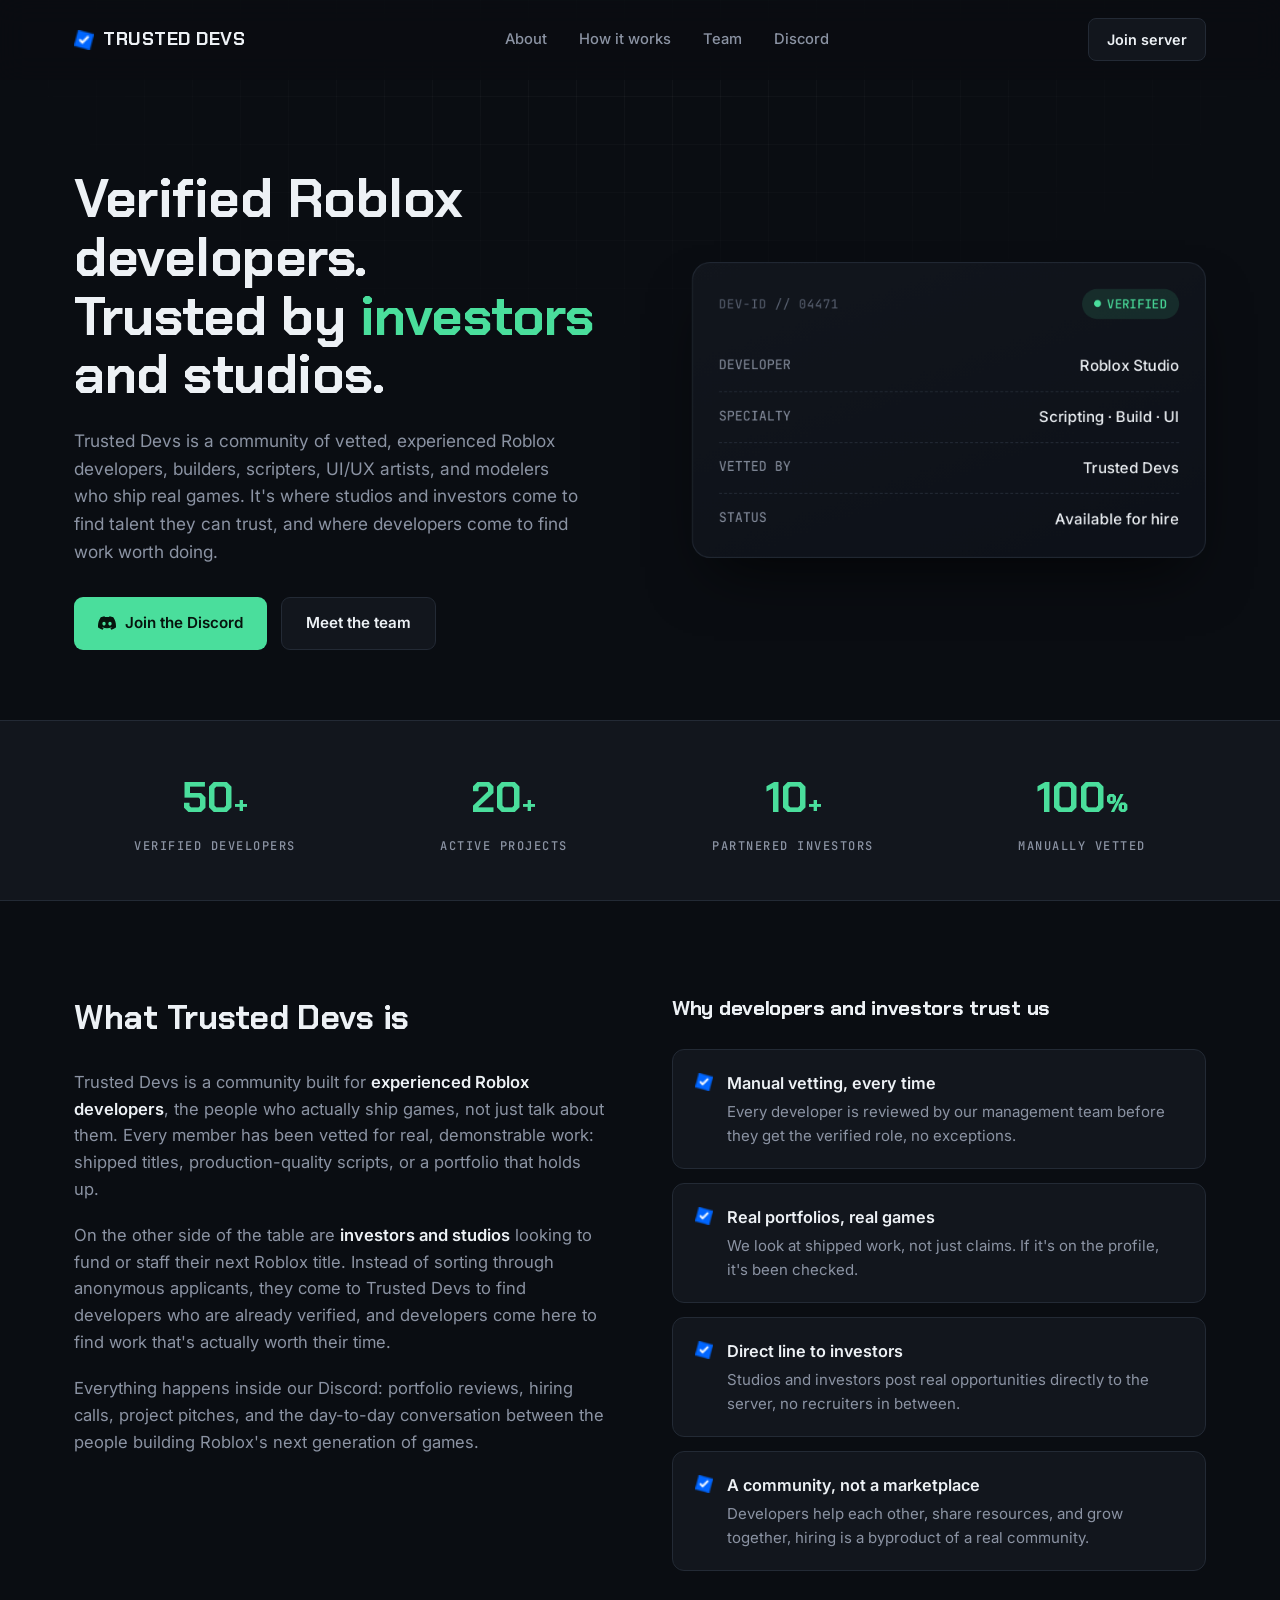
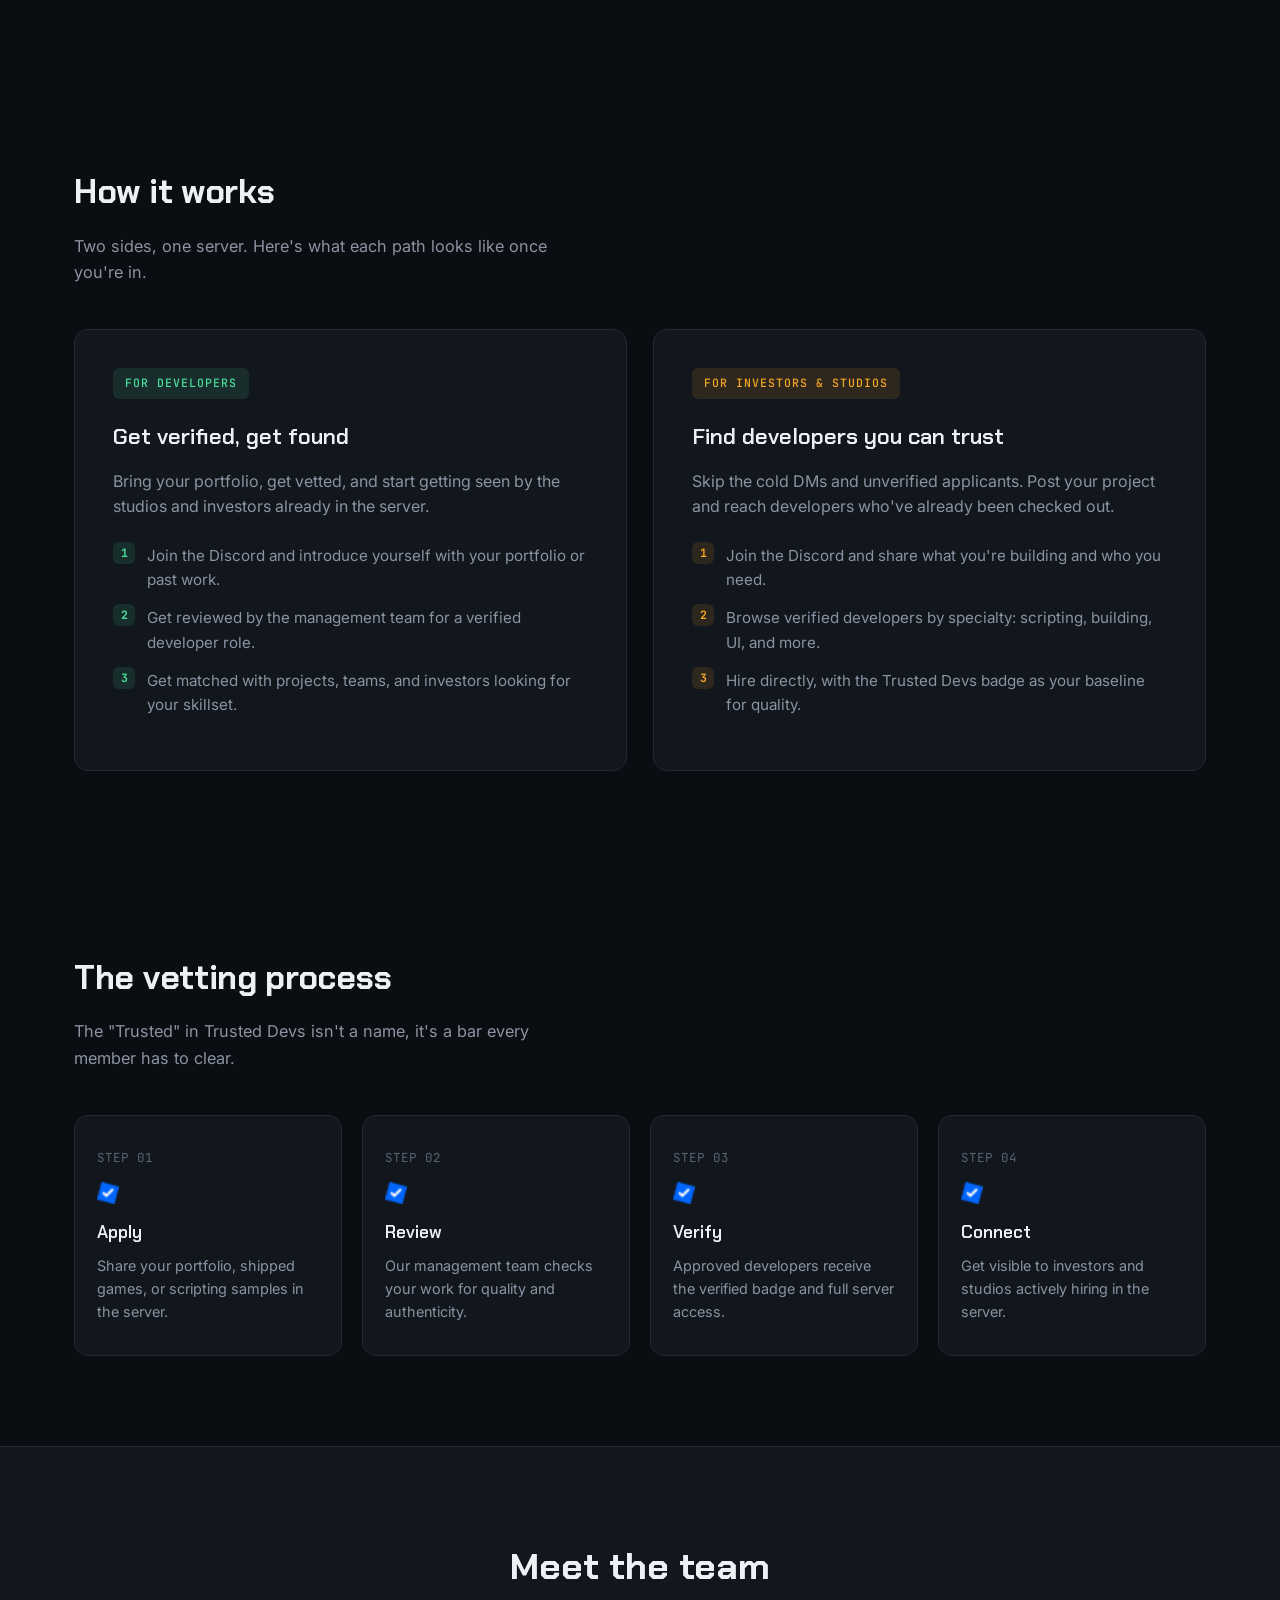
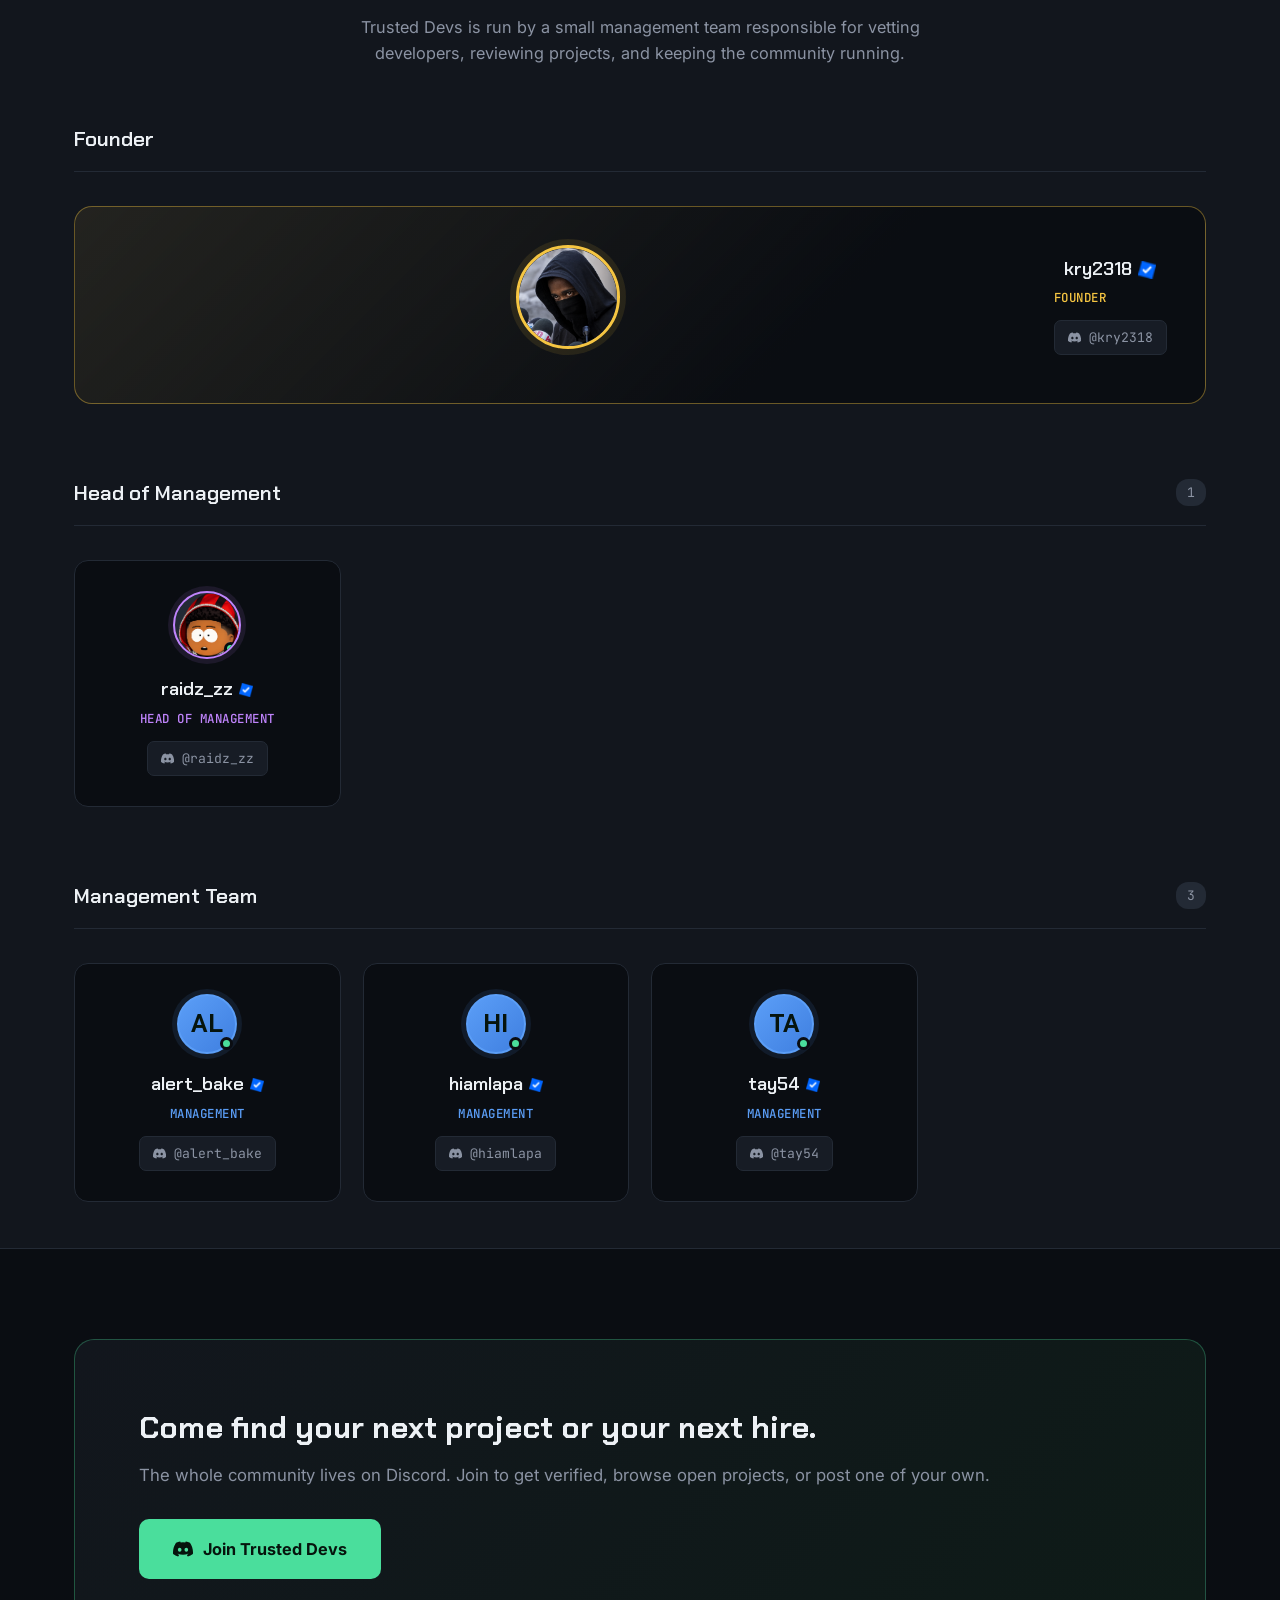
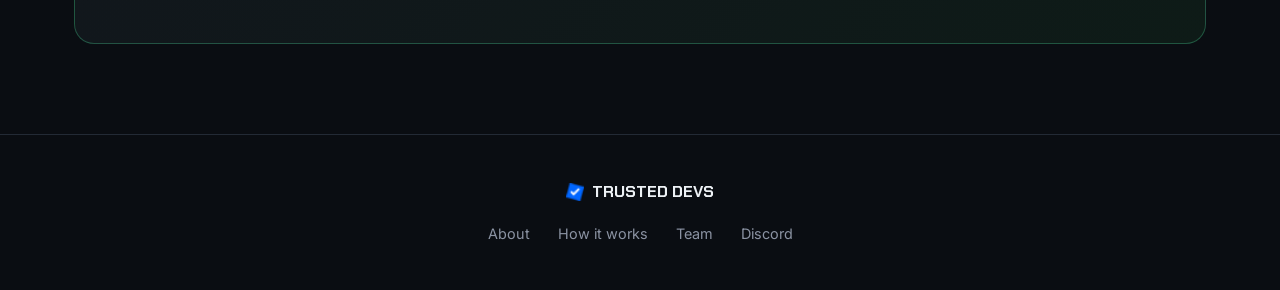
==== commit 22405fcd: "Update index.html" ====
--- a/index.html
+++ b/index.html
@@ -3,7 +3,7 @@
 <head>
 <meta charset="UTF-8">
 <meta name="viewport" content="width=device-width, initial-scale=1.0">
-<title>Trusted Devs — Verified Roblox Developers</title>
+<title>Trusted Devs | Verified Roblox Developers</title>
 <link rel="preconnect" href="https://fonts.googleapis.com">
 <link rel="preconnect" href="https://fonts.gstatic.com" crossorigin>
 <link href="https://fonts.googleapis.com/css2?family=Chakra+Petch:wght@400;500;600;700&family=Inter:wght@400;500;600;700;800&family=JetBrains+Mono:wght@400;500;700&display=swap" rel="stylesheet">
@@ -258,7 +258,7 @@
 }
 .btn-ghost:hover { border-color: var(--fog-dim); transform: translateY(-2px); }
 
-/* ID CARD — signature hero element */
+/* ID CARD - signature hero element */
 .card-stage { perspective: 1200px; }
 
 .id-card {
@@ -455,7 +455,7 @@
 .vet-step p { color: var(--fog); font-size: 0.9rem; }
 
 /* =========================================
-   TEAM — rarity system (signature element)
+   TEAM - rarity system
    ========================================= */
 .team-section { background: var(--ink-raised); border-top: 1px solid var(--ink-line); border-bottom: 1px solid var(--ink-line); position: relative; }
 
@@ -647,7 +647,7 @@
 <nav class="nav" id="nav">
   <div class="wrap">
     <a href="#" class="brand">
-      <span class="seal"><svg><use href="#icon-check"/></svg></span>
+      <span class="seal"><img src="verified.png" alt="verified" style="width:100%;height:100%;object-fit:contain;"></span>
       TRUSTED DEVS
     </a>
     <div class="nav-links">
@@ -663,9 +663,8 @@
 <header class="hero">
   <div class="wrap hero-grid">
     <div>
-      <div class="eyebrow"><span class="pulse-dot"></span> Roblox development network</div>
       <h1>Verified Roblox developers.<br>Trusted by <span class="accent">investors</span> and studios.</h1>
-      <p class="lead">Trusted Devs is a community of vetted, experienced Roblox developers — builders, scripters, UI/UX artists, and modelers who ship real games. It's where studios and investors come to find talent they can trust, and where developers come to find work worth doing.</p>
+      <p class="lead">Trusted Devs is a community of vetted, experienced Roblox developers, builders, scripters, UI/UX artists, and modelers who ship real games. It's where studios and investors come to find talent they can trust, and where developers come to find work worth doing.</p>
       <div class="hero-cta">
         <a href="https://discord.gg/JzaUg9qeQ" target="_blank" rel="noopener" class="btn btn-primary">
           <svg width="18" height="18"><use href="#icon-discord"></use></svg>
@@ -703,28 +702,28 @@
   <div class="wrap about-grid">
     <div class="reveal">
       <div class="section-head" style="margin-bottom:24px;"><h2>What Trusted Devs is</h2></div>
-      <p>Trusted Devs is a community built for <strong>experienced Roblox developers</strong> — the people who actually ship games, not just talk about them. Every member has been vetted for real, demonstrable work: shipped titles, production-quality scripts, or a portfolio that holds up.</p>
-      <p>On the other side of the table are <strong>investors and studios</strong> looking to fund or staff their next Roblox title. Instead of sorting through anonymous applicants, they come to Trusted Devs to find developers who are already verified — and developers come here to find work that's actually worth their time.</p>
+      <p>Trusted Devs is a community built for <strong>experienced Roblox developers</strong>, the people who actually ship games, not just talk about them. Every member has been vetted for real, demonstrable work: shipped titles, production-quality scripts, or a portfolio that holds up.</p>
+      <p>On the other side of the table are <strong>investors and studios</strong> looking to fund or staff their next Roblox title. Instead of sorting through anonymous applicants, they come to Trusted Devs to find developers who are already verified, and developers come here to find work that's actually worth their time.</p>
       <p>Everything happens inside our Discord: portfolio reviews, hiring calls, project pitches, and the day-to-day conversation between the people building Roblox's next generation of games.</p>
     </div>
     <div class="reveal">
       <div class="section-head" style="margin-bottom:24px;"><h2 style="font-size:1.3rem;">Why developers and investors trust us</h2></div>
       <ul class="check-list">
         <li>
-          <span class="seal"><svg><use href="#icon-check"/></svg></span>
-          <div><b>Manual vetting, every time</b><div class="desc">Every developer is reviewed by our management team before they get the verified role — no exceptions.</div></div>
+          <span class="seal"><img src="verified.png" alt="verified" style="width:100%;height:100%;object-fit:contain;"></span>
+          <div><b>Manual vetting, every time</b><div class="desc">Every developer is reviewed by our management team before they get the verified role, no exceptions.</div></div>
         </li>
         <li>
-          <span class="seal"><svg><use href="#icon-check"/></svg></span>
+          <span class="seal"><img src="verified.png" alt="verified" style="width:100%;height:100%;object-fit:contain;"></span>
           <div><b>Real portfolios, real games</b><div class="desc">We look at shipped work, not just claims. If it's on the profile, it's been checked.</div></div>
         </li>
         <li>
-          <span class="seal"><svg><use href="#icon-check"/></svg></span>
-          <div><b>Direct line to investors</b><div class="desc">Studios and investors post real opportunities directly to the server — no recruiters in between.</div></div>
+          <span class="seal"><img src="verified.png" alt="verified" style="width:100%;height:100%;object-fit:contain;"></span>
+          <div><b>Direct line to investors</b><div class="desc">Studios and investors post real opportunities directly to the server, no recruiters in between.</div></div>
         </li>
         <li>
-          <span class="seal"><svg><use href="#icon-check"/></svg></span>
-          <div><b>A community, not a marketplace</b><div class="desc">Developers help each other, share resources, and grow together — hiring is a byproduct of a real community.</div></div>
+          <span class="seal"><img src="verified.png" alt="verified" style="width:100%;height:100%;object-fit:contain;"></span>
+          <div><b>A community, not a marketplace</b><div class="desc">Developers help each other, share resources, and grow together, hiring is a byproduct of a real community.</div></div>
         </li>
       </ul>
     </div>
@@ -754,7 +753,7 @@
         <p>Skip the cold DMs and unverified applicants. Post your project and reach developers who've already been checked out.</p>
         <ol>
           <li>Join the Discord and share what you're building and who you need.</li>
-          <li>Browse verified developers by specialty — scripting, building, UI, and more.</li>
+          <li>Browse verified developers by specialty: scripting, building, UI, and more.</li>
           <li>Hire directly, with the Trusted Devs badge as your baseline for quality.</li>
         </ol>
       </div>
@@ -766,30 +765,30 @@
   <div class="wrap">
     <div class="section-head reveal">
       <h2>The vetting process</h2>
-      <p>The "Trusted" in Trusted Devs isn't a name — it's a bar every member has to clear.</p>
+      <p>The "Trusted" in Trusted Devs isn't a name, it's a bar every member has to clear.</p>
     </div>
     <div class="vet-steps reveal-stagger">
       <div class="vet-step">
         <span class="step-num">STEP 01</span>
-        <span class="seal"><svg><use href="#icon-check"/></svg></span>
+        <span class="seal"><img src="verified.png" alt="verified" style="width:100%;height:100%;object-fit:contain;"></span>
         <h4>Apply</h4>
         <p>Share your portfolio, shipped games, or scripting samples in the server.</p>
       </div>
       <div class="vet-step">
         <span class="step-num">STEP 02</span>
-        <span class="seal"><svg><use href="#icon-check"/></svg></span>
+        <span class="seal"><img src="verified.png" alt="verified" style="width:100%;height:100%;object-fit:contain;"></span>
         <h4>Review</h4>
         <p>Our management team checks your work for quality and authenticity.</p>
       </div>
       <div class="vet-step">
         <span class="step-num">STEP 03</span>
-        <span class="seal"><svg><use href="#icon-check"/></svg></span>
+        <span class="seal"><img src="verified.png" alt="verified" style="width:100%;height:100%;object-fit:contain;"></span>
         <h4>Verify</h4>
         <p>Approved developers receive the verified badge and full server access.</p>
       </div>
       <div class="vet-step">
         <span class="step-num">STEP 04</span>
-        <span class="seal"><svg><use href="#icon-check"/></svg></span>
+        <span class="seal"><img src="verified.png" alt="verified" style="width:100%;height:100%;object-fit:contain;"></span>
         <h4>Connect</h4>
         <p>Get visible to investors and studios actively hiring in the server.</p>
       </div>
@@ -799,23 +798,22 @@
 
 <div id="team" class="team-section">
   <header class="team-hero reveal">
-    <div class="eyebrow" style="justify-content:center;"><span class="pulse-dot"></span> The people behind the server</div>
     <h2>Meet the team</h2>
-    <p>Trusted Devs is run by a small management team responsible for vetting developers, reviewing projects, and keeping the community running. Ranked like a Roblox inventory — rarity reflects role, not worth.</p>
+    <p>Trusted Devs is run by a small management team responsible for vetting developers, reviewing projects, and keeping the community running.</p>
   </header>
 
   <section class="tier tier-legendary" id="founder">
     <div class="wrap">
       <div class="tier-head reveal">
         <h2>Founder</h2>
-        <span class="rarity-chip legendary">Legendary</span>
       </div>
       <div class="founder-card reveal">
-        <div class="avatar avatar-lg" style="background:linear-gradient(135deg,#f5c542,#e0a12a);">
-          KR<span class="status" title="Online"></span>
+        <div class="avatar avatar-lg" style="background:var(--ink-line); padding:0; overflow:hidden;">
+          <img src="kry.png" alt="kry2318's avatar" style="width:100%;height:100%;object-fit:cover;border-radius:50%;">
+          <span class="status" title="Online"></span>
         </div>
         <div>
-          <div class="member-name">kry2318 <span class="seal"><svg><use href="#icon-check"/></svg></span></div>
+          <div class="member-name">kry2318 <span class="seal"><img src="verified.png" alt="verified" style="width:100%;height:100%;object-fit:contain;"></span></div>
           <div class="member-role">Founder</div>
           <div class="dc-chip"><svg width="1em" height="1em"><use href="#icon-discord"></use></svg> @kry2318</div>
         </div>
@@ -827,15 +825,15 @@
     <div class="wrap">
       <div class="tier-head reveal">
         <h2>Head of Management</h2>
-        <span class="rarity-chip epic">Epic</span>
         <span class="count">1</span>
       </div>
       <div class="grid-cards reveal-stagger">
         <div class="member-card">
-          <div class="avatar avatar-md" style="background:linear-gradient(135deg,#c084fc,#9d5ce0);">
-            RZ<span class="status" title="Online"></span>
+          <div class="avatar avatar-md" style="background:var(--ink-line); padding:0; overflow:hidden;">
+            <img src="raidz.png" alt="raidz_zz's avatar" style="width:100%;height:100%;object-fit:cover;border-radius:50%;">
+            <span class="status" title="Online"></span>
           </div>
-          <div class="member-name">raidz_zz <span class="seal" style="--s:14px;"><svg><use href="#icon-check"/></svg></span></div>
+          <div class="member-name">raidz_zz <span class="seal" style="--s:14px;"><img src="verified.png" alt="verified" style="width:100%;height:100%;object-fit:contain;"></span></div>
           <div class="member-role">Head of Management</div>
           <div class="dc-chip"><svg width="1em" height="1em"><use href="#icon-discord"></use></svg> @raidz_zz</div>
         </div>
@@ -847,7 +845,6 @@
     <div class="wrap">
       <div class="tier-head reveal">
         <h2>Management Team</h2>
-        <span class="rarity-chip rare">Rare</span>
         <span class="count">3</span>
       </div>
       <div class="grid-cards reveal-stagger">
@@ -855,7 +852,7 @@
           <div class="avatar avatar-sm" style="background:linear-gradient(135deg,#5b9ef7,#3f7fe0);">
             AL<span class="status" title="Online"></span>
           </div>
-          <div class="member-name">alert_bake <span class="seal" style="--s:14px;"><svg><use href="#icon-check"/></svg></span></div>
+          <div class="member-name">alert_bake <span class="seal" style="--s:14px;"><img src="verified.png" alt="verified" style="width:100%;height:100%;object-fit:contain;"></span></div>
           <div class="member-role">Management</div>
           <div class="dc-chip"><svg width="1em" height="1em"><use href="#icon-discord"></use></svg> @alert_bake</div>
         </div>
@@ -863,7 +860,7 @@
           <div class="avatar avatar-sm" style="background:linear-gradient(135deg,#5b9ef7,#3f7fe0);">
             HI<span class="status" title="Online"></span>
           </div>
-          <div class="member-name">hiamlapa <span class="seal" style="--s:14px;"><svg><use href="#icon-check"/></svg></span></div>
+          <div class="member-name">hiamlapa <span class="seal" style="--s:14px;"><img src="verified.png" alt="verified" style="width:100%;height:100%;object-fit:contain;"></span></div>
           <div class="member-role">Management</div>
           <div class="dc-chip"><svg width="1em" height="1em"><use href="#icon-discord"></use></svg> @hiamlapa</div>
         </div>
@@ -871,7 +868,7 @@
           <div class="avatar avatar-sm" style="background:linear-gradient(135deg,#5b9ef7,#3f7fe0);">
             TA<span class="status" title="Online"></span>
           </div>
-          <div class="member-name">tay54 <span class="seal" style="--s:14px;"><svg><use href="#icon-check"/></svg></span></div>
+          <div class="member-name">tay54 <span class="seal" style="--s:14px;"><img src="verified.png" alt="verified" style="width:100%;height:100%;object-fit:contain;"></span></div>
           <div class="member-role">Management</div>
           <div class="dc-chip"><svg width="1em" height="1em"><use href="#icon-discord"></use></svg> @tay54</div>
         </div>
@@ -897,7 +894,7 @@
 
 <footer>
   <div class="wrap">
-    <div class="f-brand"><span class="seal"><svg><use href="#icon-check"/></svg></span> TRUSTED DEVS</div>
+    <div class="f-brand"><span class="seal"><img src="verified.png" alt="verified" style="width:100%;height:100%;object-fit:contain;"></span> TRUSTED DEVS</div>
     <div class="f-links">
       <a href="#about">About</a>
       <a href="#how-it-works">How it works</a>
